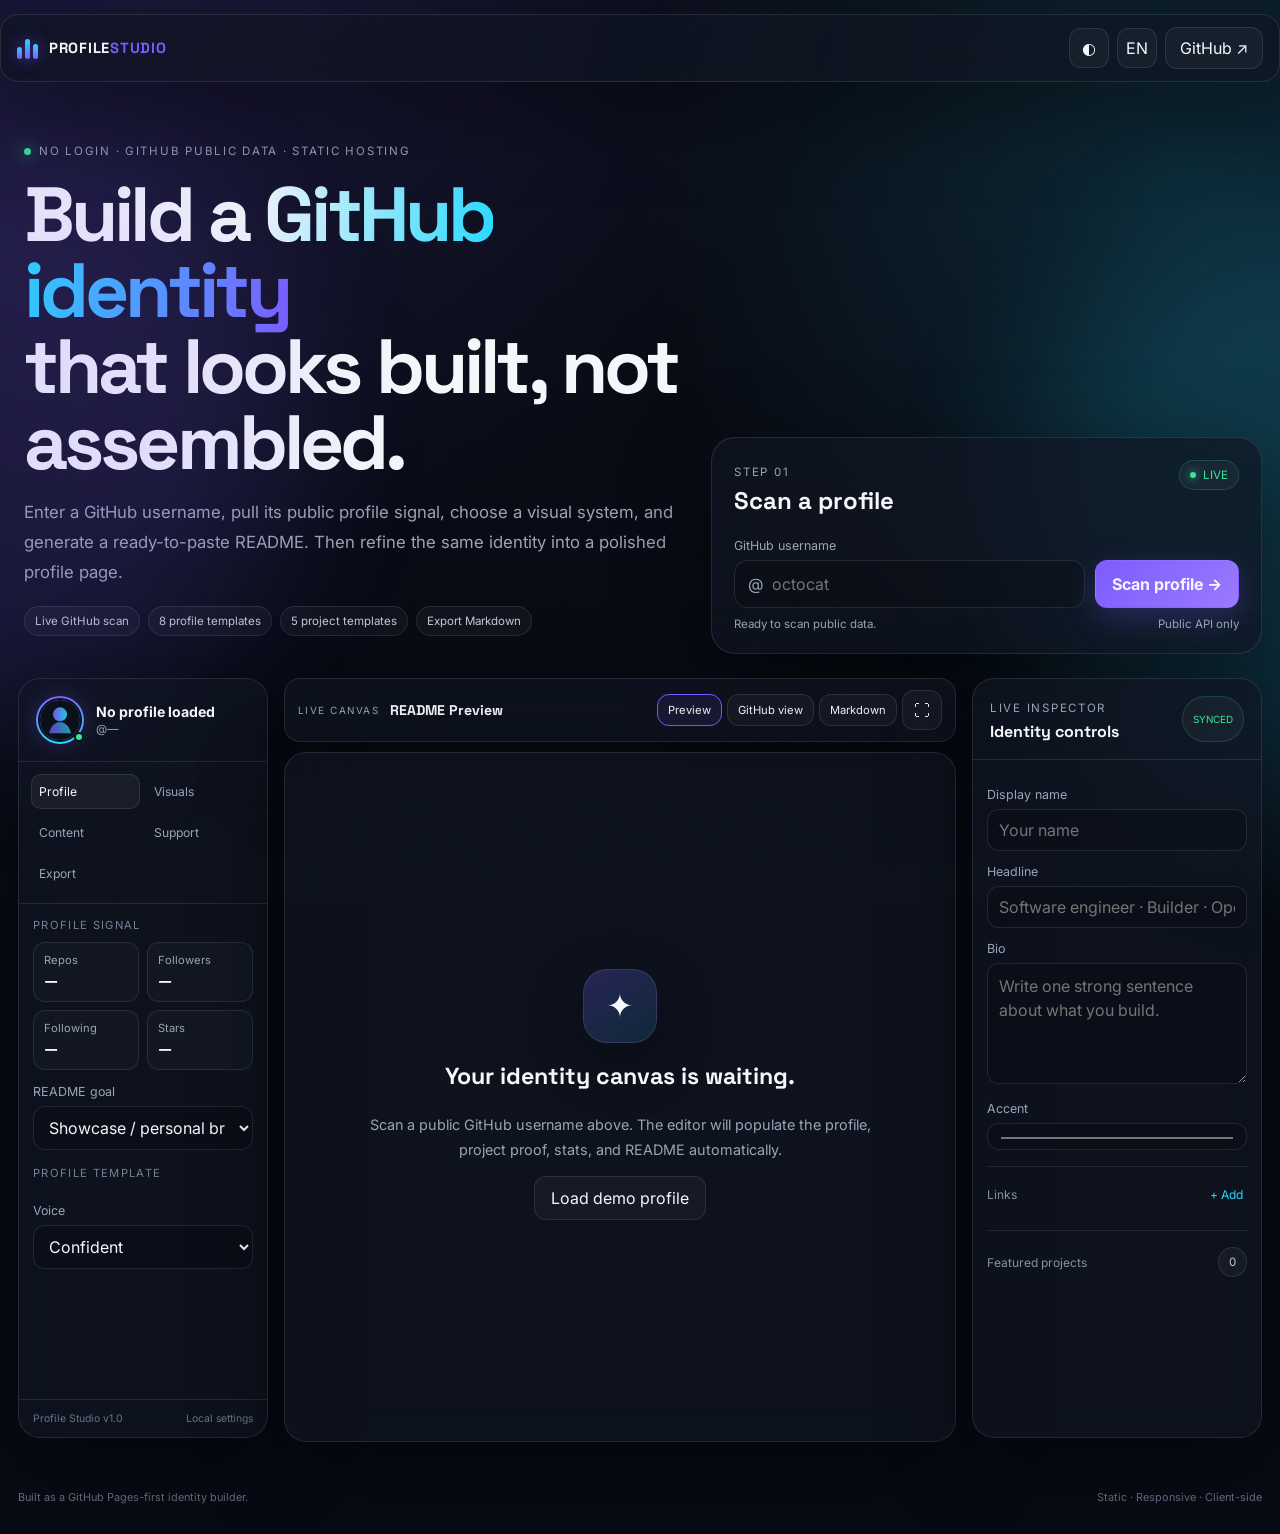
==== index.html @ 39c14785 "Add files via upload" ====
<!doctype html>
<html lang="en" dir="ltr">
<head>
  <meta charset="utf-8">
  <meta name="viewport" content="width=device-width, initial-scale=1">
  <meta name="theme-color" content="#080b14">
  <meta name="description" content="Mehrdad Profile Studio — dynamic GitHub profile README and profile builder.">
  <title>Profile Studio — GitHub Identity Builder</title>
  <link rel="icon" href="assets/favicon.svg" type="image/svg+xml">
  <link rel="preconnect" href="https://fonts.googleapis.com">
  <link rel="preconnect" href="https://fonts.gstatic.com" crossorigin>
  <link href="https://fonts.googleapis.com/css2?family=Inter:wght@400;500;600;700;800&family=Space+Grotesk:wght@500;600;700&family=JetBrains+Mono:wght@400;600&family=Vazirmatn:wght@400;500;600;700&display=swap" rel="stylesheet">
  <link rel="stylesheet" href="css/styles.css">
</head>
<body>
  <div class="noise"></div>
  <div class="ambient ambient-a"></div>
  <div class="ambient ambient-b"></div>

  <header class="topbar glass">
    <a class="brand" href="#top" aria-label="Profile Studio home">
      <span class="brand-mark"><span></span><span></span><span></span></span>
      <span>PROFILE<span class="brand-accent">STUDIO</span></span>
    </a>
    <div class="topbar-actions">
      <button class="icon-btn" id="themeButton" type="button" title="Toggle interface theme" aria-label="Toggle interface theme">◐</button>
      <button class="icon-btn" id="langButton" type="button" title="Toggle interface language">EN</button>
      <a class="ghost-btn" href="https://github.com/mehrdadmb2" target="_blank" rel="noopener">GitHub ↗</a>
    </div>
  </header>

  <main id="top" class="app-shell">
    <section class="hero-grid">
      <div class="hero-copy">
        <div class="eyebrow"><span class="status-dot"></span> NO LOGIN · GITHUB PUBLIC DATA · STATIC HOSTING</div>
        <h1>Build a <span class="gradient-text">GitHub identity</span><br>that looks built, not assembled.</h1>
        <p>Enter a GitHub username, pull its public profile signal, choose a visual system, and generate a ready-to-paste README. Then refine the same identity into a polished profile page.</p>
        <div class="hero-pills">
          <span>Live GitHub scan</span><span>8 profile templates</span><span>5 project templates</span><span>Export Markdown</span>
        </div>
      </div>

      <div class="scan-card glass glow-card">
        <div class="card-head">
          <div><span class="kicker">STEP 01</span><h2>Scan a profile</h2></div>
          <span class="live-chip"><span></span> LIVE</span>
        </div>
        <form id="scanForm" class="scan-form">
          <label for="username">GitHub username</label>
          <div class="input-row">
            <div class="username-input"><span>@</span><input id="username" name="username" autocomplete="off" placeholder="octocat" maxlength="39" required></div>
            <button class="primary-btn" id="scanButton" type="submit">Scan profile <span>→</span></button>
          </div>
          <div class="form-meta"><span id="apiStatus">Ready to scan public data.</span><span>Public API only</span></div>
        </form>
        <div id="scanError" class="error-box" hidden></div>
      </div>
    </section>

    <section id="workspace" class="workspace" aria-live="polite">
      <aside class="panel sidebar glass">
        <div class="profile-mini">
          <div id="avatarRing" class="avatar-ring"><img id="avatar" alt="GitHub avatar" src="assets/avatar-placeholder.svg"><span id="presenceDot"></span></div>
          <div class="profile-mini-copy"><strong id="profileName">No profile loaded</strong><span id="profileHandle">@—</span></div>
        </div>

        <nav class="side-tabs" aria-label="Builder navigation">
          <button class="side-tab active" data-tab="profile">Profile</button>
          <button class="side-tab" data-tab="visuals">Visuals</button>
          <button class="side-tab" data-tab="content">Content</button>
          <button class="side-tab" data-tab="donation">Support</button>
          <button class="side-tab" data-tab="export">Export</button>
        </nav>

        <div class="sidebar-body">
          <div class="tab-pane active" data-pane="profile">
            <div class="section-label">Profile signal</div>
            <div class="stats-grid" id="profileStats">
              <div class="metric"><span>Repos</span><b>—</b></div><div class="metric"><span>Followers</span><b>—</b></div><div class="metric"><span>Following</span><b>—</b></div><div class="metric"><span>Stars</span><b>—</b></div>
            </div>
            <label class="field"><span>README goal</span><select id="goalSelect"><option value="showcase">Showcase / personal brand</option><option value="recruiter">Recruiter-ready</option><option value="opensource">Open source maintainer</option><option value="technical">Technical authority</option><option value="student">Student / learning journey</option><option value="terminal">Terminal</option><option value="minimal">Minimal</option><option value="cinematic">Cinematic</option></select></label>
            <div class="section-label template-label">Profile template</div><div id="templateGrid" class="template-grid"></div>
            <label class="field"><span>Voice</span><select id="voiceSelect"><option value="confident">Confident</option><option value="friendly">Friendly</option><option value="technical">Technical</option><option value="minimal">Minimal</option></select></label>
          </div>

          <div class="tab-pane" data-pane="visuals">
            <div class="section-label">Theme system</div>
            <div id="themeGrid" class="theme-grid"></div>
            <div class="control-row"><label class="switch"><input id="glassToggle" type="checkbox" checked><span></span></label><span>Glass cards</span></div>
            <div class="control-row"><label class="switch"><input id="motionToggle" type="checkbox" checked><span></span></label><span>Motion effects</span></div>
          </div>

          <div class="tab-pane" data-pane="content">
            <div class="section-label">README sections</div>
            <div id="sectionList" class="section-list"></div>
            <button class="text-btn" id="resetSections" type="button">Reset section order</button>
          </div>

          <div class="tab-pane" data-pane="donation">
            <div class="section-label">Donation blocks</div>
            <p class="micro-copy">Your public portfolio addresses are preloaded as editable examples. Disable this block when generating a README for another user.</p>
            <div id="donationToggleList" class="donation-toggle-list"></div>
          </div>

          <div class="tab-pane" data-pane="export">
            <div class="section-label">Output</div>
            <div class="export-stack"><button class="primary-btn full" id="copyMdButton" type="button">Copy README</button><button class="secondary-btn full" id="downloadMdButton" type="button">Download README.md</button><button class="secondary-btn full" id="openGithubButton" type="button">Open profile repo ↗</button></div>
            <div class="export-note">The generator produces plain Markdown. No hidden service, no build step.</div>
          </div>
        </div>

        <div class="sidebar-footer"><span>Profile Studio v1.0</span><span id="saveState">Local settings</span></div>
      </aside>

      <section class="canvas-panel">
        <div class="canvas-toolbar glass">
          <div class="canvas-title"><span class="kicker">LIVE CANVAS</span><strong id="canvasTitle">README Preview</strong></div>
          <div class="toolbar-actions">
            <button class="view-btn active" data-view="preview">Preview</button><button class="view-btn" data-view="github">GitHub view</button><button class="view-btn" data-view="markdown">Markdown</button>
            <button class="icon-btn" id="fullscreenButton" title="Fullscreen preview">⛶</button>
          </div>
        </div>
        <div id="canvas" class="canvas glass">
          <div id="emptyState" class="empty-state"><div class="empty-orb">✦</div><h3>Your identity canvas is waiting.</h3><p>Scan a public GitHub username above. The editor will populate the profile, project proof, stats, and README automatically.</p><button class="secondary-btn" id="demoButton" type="button">Load demo profile</button></div>
          <article id="readmePreview" class="readme-preview" hidden></article>
          <pre id="markdownPreview" class="markdown-preview" hidden></pre>
        </div>
      </section>

      <aside class="panel inspector glass">
        <div class="inspector-head"><div><span class="kicker">LIVE INSPECTOR</span><h2>Identity controls</h2></div><span id="syncBadge" class="sync-badge">SYNCED</span></div>
        <div class="inspector-body">
          <label class="field"><span>Display name</span><input id="displayName" placeholder="Your name"></label>
          <label class="field"><span>Headline</span><input id="headline" placeholder="Software engineer · Builder · Open source"></label>
          <label class="field"><span>Bio</span><textarea id="bio" rows="4" placeholder="Write one strong sentence about what you build."></textarea></label>
          <label class="field"><span>Accent</span><input id="accentInput" type="color" value="#7c5cff"></label>

          <div class="section-divider"></div>
          <div class="inspector-section-head"><span>Links</span><button id="addLinkButton" class="text-btn" type="button">+ Add</button></div>
          <div id="linksEditor" class="links-editor"></div>

          <div class="section-divider"></div>
          <div class="inspector-section-head"><span>Featured projects</span><span id="projectCount" class="tiny-badge">0</span></div>
          <div id="projectEditor" class="project-editor"></div>
        </div>
      </aside>
    </section>
  </main>

  <footer class="site-footer"><span>Built as a GitHub Pages-first identity builder.</span><span>Static · Responsive · Client-side</span></footer>

  <script type="module" src="js/app.js"></script>
</body>
</html>
---- css/styles.css ----
:root{--bg:#080b14;--panel:rgba(16,21,34,.72);--panel-strong:rgba(18,24,39,.92);--text:#f5f7fb;--muted:#9aa5b8;--line:rgba(255,255,255,.10);--accent:#7c5cff;--accent2:#26d9ff;--success:#35e99a;--danger:#ff6577;--shadow:0 26px 90px rgba(0,0,0,.46);--radius:24px;--font:Inter,system-ui,sans-serif;--display:"Space Grotesk",var(--font);--mono:"JetBrains Mono",monospace}
*{box-sizing:border-box}html{scroll-behavior:smooth}body{margin:0;min-height:100vh;font-family:var(--font);background:radial-gradient(circle at 10% -10%,rgba(124,92,255,.20),transparent 36%),radial-gradient(circle at 92% 10%,rgba(38,217,255,.14),transparent 30%),var(--bg);color:var(--text);overflow-x:hidden}button,input,textarea,select{font:inherit}button{cursor:pointer;color:inherit}a{color:inherit;text-decoration:none}.noise{position:fixed;inset:0;pointer-events:none;opacity:.035;background-image:url("data:image/svg+xml,%3Csvg xmlns='http://www.w3.org/2000/svg' width='180' height='180' viewBox='0 0 180 180'%3E%3Cfilter id='n'%3E%3CfeTurbulence type='fractalNoise' baseFrequency='.85' numOctaves='3' stitchTiles='stitch'/%3E%3C/filter%3E%3Crect width='100%25' height='100%25' filter='url(%23n)' opacity='.45'/%3E%3C/svg%3E");z-index:5}.ambient{position:fixed;width:38rem;height:38rem;filter:blur(80px);opacity:.16;border-radius:50%;pointer-events:none}.ambient-a{background:var(--accent);top:14%;left:-20rem}.ambient-b{background:var(--accent2);right:-22rem;bottom:8%}.glass{background:var(--panel);border:1px solid var(--line);box-shadow:var(--shadow);backdrop-filter:blur(22px);-webkit-backdrop-filter:blur(22px)}body.no-glass .glass{backdrop-filter:none;background:var(--panel-strong)}.topbar{position:sticky;top:14px;z-index:20;margin:14px auto 0;max-width:1500px;display:flex;justify-content:space-between;align-items:center;padding:12px 16px;border-radius:18px}.brand{display:flex;align-items:center;gap:11px;font-family:var(--display);font-weight:700;font-size:.92rem;letter-spacing:.05em}.brand-accent{color:var(--accent)}.brand-mark{display:grid;grid-template-columns:repeat(3,5px);gap:3px;align-items:end;height:22px}.brand-mark span{display:block;border-radius:4px;background:linear-gradient(180deg,var(--accent2),var(--accent));box-shadow:0 0 18px rgba(124,92,255,.6)}.brand-mark span:nth-child(1){height:12px}.brand-mark span:nth-child(2){height:20px}.brand-mark span:nth-child(3){height:15px}.topbar-actions{display:flex;gap:8px;align-items:center}.icon-btn,.ghost-btn,.primary-btn,.secondary-btn,.view-btn,.text-btn{border:1px solid var(--line);background:rgba(255,255,255,.035);border-radius:12px;transition:.2s ease}.icon-btn{width:40px;height:40px;display:grid;place-items:center}.icon-btn:hover,.ghost-btn:hover,.secondary-btn:hover,.view-btn:hover{transform:translateY(-1px);background:rgba(255,255,255,.07)}.ghost-btn{padding:10px 14px}.primary-btn{padding:11px 16px;background:linear-gradient(135deg,var(--accent),#9c79ff);border-color:transparent;box-shadow:0 10px 30px rgba(124,92,255,.25);font-weight:700}.primary-btn:hover{transform:translateY(-1px);filter:saturate(1.08)}.secondary-btn{padding:11px 16px}.full{width:100%}.text-btn{background:none;border:0;color:var(--accent2);padding:4px}.app-shell{max-width:1500px;margin:0 auto;padding:44px 18px 32px}.hero-grid{display:grid;grid-template-columns:1.1fr .9fr;gap:20px;align-items:end;min-height:330px}.hero-copy{padding:18px 6px}.eyebrow,.kicker{font-size:.72rem;letter-spacing:.15em;color:var(--muted);text-transform:uppercase}.eyebrow{display:flex;align-items:center;gap:8px}.status-dot{width:7px;height:7px;border-radius:50%;background:var(--success);box-shadow:0 0 16px var(--success)}h1{font-family:var(--display);font-size:clamp(2.6rem,6vw,5rem);line-height:.99;margin:18px 0 16px;letter-spacing:-.05em}.gradient-text{background:linear-gradient(100deg,var(--text),var(--accent2) 48%,var(--accent));-webkit-background-clip:text;background-clip:text;color:transparent}.hero-copy p{max-width:750px;color:var(--muted);font-size:1.05rem;line-height:1.8}.hero-pills{display:flex;flex-wrap:wrap;gap:8px;margin-top:18px}.hero-pills span,.tiny-badge,.live-chip,.sync-badge{display:inline-flex;align-items:center;gap:7px;border:1px solid var(--line);background:rgba(255,255,255,.04);padding:7px 10px;border-radius:999px;font-size:.72rem;color:#c4ccda}.scan-card{padding:22px;border-radius:var(--radius);position:relative;overflow:hidden}.glow-card:before{content:"";position:absolute;inset:-1px;border-radius:inherit;padding:1px;background:linear-gradient(120deg,rgba(124,92,255,.35),transparent 45%,rgba(38,217,255,.2));-webkit-mask:linear-gradient(#000 0 0) content-box,linear-gradient(#000 0 0);-webkit-mask-composite:xor;mask-composite:exclude;pointer-events:none}.card-head{display:flex;justify-content:space-between;align-items:flex-start}.card-head h2{margin:5px 0 0;font-family:var(--display)}.live-chip{color:var(--success);border-color:rgba(53,233,154,.2)}.live-chip span{width:6px;height:6px;border-radius:50%;background:var(--success);box-shadow:0 0 10px var(--success)}.scan-form{margin-top:22px}.scan-form label,.field>span{display:block;font-size:.78rem;color:var(--muted);margin-bottom:7px}.input-row{display:flex;gap:10px}.username-input{flex:1;display:flex;align-items:center;border:1px solid var(--line);background:rgba(0,0,0,.18);border-radius:14px;padding:0 13px;min-width:0}.username-input span{color:var(--muted)}.username-input input{width:100%;border:0;outline:0;background:transparent;color:var(--text);padding:13px 9px}.form-meta{display:flex;justify-content:space-between;gap:12px;margin-top:9px;font-size:.72rem;color:var(--muted)}.error-box{margin-top:12px;background:rgba(255,101,119,.08);border:1px solid rgba(255,101,119,.24);padding:10px 12px;border-radius:12px;color:#ffb6c0;font-size:.82rem}.workspace{display:grid;grid-template-columns:250px minmax(0,1fr) 290px;gap:16px;margin-top:24px}.panel{min-height:760px;border-radius:22px;overflow:hidden;display:flex;flex-direction:column}.sidebar,.inspector{position:sticky;top:86px;align-self:start;max-height:calc(100vh - 102px)}.profile-mini{padding:17px;display:flex;align-items:center;gap:12px;border-bottom:1px solid var(--line)}.avatar-ring{position:relative;width:48px;height:48px;padding:2px;border-radius:50%;background:conic-gradient(var(--accent),var(--accent2),var(--accent));box-shadow:0 0 25px rgba(124,92,255,.25)}.avatar-ring img{display:block;width:100%;height:100%;border-radius:50%;object-fit:cover;border:2px solid #0b101a}.avatar-ring #presenceDot{position:absolute;right:0;bottom:2px;width:10px;height:10px;border-radius:50%;border:2px solid #0b101a;background:var(--success)}.profile-mini-copy{min-width:0;display:flex;flex-direction:column}.profile-mini-copy strong,.profile-mini-copy span{overflow:hidden;text-overflow:ellipsis;white-space:nowrap}.profile-mini-copy strong{font-size:.88rem}.profile-mini-copy span{color:var(--muted);font-size:.72rem;margin-top:2px}.side-tabs{display:grid;grid-template-columns:repeat(2,1fr);gap:6px;padding:12px;border-bottom:1px solid var(--line)}.side-tab{border:1px solid transparent;background:transparent;color:var(--muted);padding:9px 7px;border-radius:10px;font-size:.76rem;text-align:left}.side-tab.active,.side-tab:hover{background:rgba(255,255,255,.05);color:var(--text);border-color:var(--line)}.sidebar-body{padding:14px;overflow:auto}.tab-pane{display:none}.tab-pane.active{display:block}.section-label{font-size:.7rem;letter-spacing:.12em;text-transform:uppercase;color:#768197;margin-bottom:10px}.stats-grid{display:grid;grid-template-columns:1fr 1fr;gap:8px;margin-bottom:14px}.metric{padding:10px;border:1px solid var(--line);border-radius:12px;background:rgba(255,255,255,.025)}.metric span{display:block;color:var(--muted);font-size:.7rem}.metric b{display:block;font-family:var(--display);font-size:1rem;margin-top:3px}.field{display:block;margin:13px 0}.field input,.field textarea,.field select{width:100%;border:1px solid var(--line);background:rgba(0,0,0,.15);color:var(--text);border-radius:12px;padding:10px 11px;outline:0}.field textarea{resize:vertical;line-height:1.55}.field input:focus,.field textarea:focus,.field select:focus{border-color:var(--accent);box-shadow:0 0 0 3px rgba(124,92,255,.12)}.template-label{margin-top:16px}.template-grid{display:grid;grid-template-columns:1fr;gap:7px;margin-bottom:5px}.template-card{border:1px solid var(--line);background:rgba(255,255,255,.025);border-radius:12px;padding:9px 10px;text-align:left}.template-card.active{border-color:var(--accent);background:rgba(124,92,255,.08)}.template-card b{display:block;font-size:.74rem}.template-card small{display:block;color:var(--muted);font-size:.62rem;line-height:1.4;margin-top:2px}.theme-grid{display:grid;grid-template-columns:1fr 1fr;gap:8px;margin-bottom:14px}.theme-swatch{padding:11px;border:1px solid var(--line);background:rgba(255,255,255,.025);border-radius:12px;text-align:left;display:flex;align-items:center;gap:8px}.theme-swatch.active{border-color:var(--accent);box-shadow:0 0 0 1px rgba(124,92,255,.2) inset}.swatch-dot{width:18px;height:18px;border-radius:50%;flex:none}.theme-swatch span:last-child{font-size:.73rem}.control-row{display:flex;gap:9px;align-items:center;margin:11px 0;font-size:.76rem}.switch{position:relative;width:37px;height:21px;display:inline-block}.switch input{opacity:0;width:0;height:0}.switch span{position:absolute;inset:0;border-radius:999px;background:#3b4354;transition:.2s}.switch span:before{content:"";position:absolute;width:15px;height:15px;left:3px;top:3px;border-radius:50%;background:white;transition:.2s}.switch input:checked+span{background:var(--accent)}.switch input:checked+span:before{transform:translateX(16px)}.section-list{display:flex;flex-direction:column;gap:7px}.section-row{display:flex;align-items:center;gap:8px;padding:10px;border:1px solid var(--line);border-radius:11px;background:rgba(255,255,255,.025)}.drag-handle{color:#657084;cursor:grab}.section-row b{flex:1;font-size:.74rem}.section-row input{accent-color:var(--accent)}.micro-copy,.export-note{color:var(--muted);font-size:.76rem;line-height:1.6}.donation-toggle-list{display:flex;flex-direction:column;gap:7px;margin-top:12px}.donation-toggle{display:flex;justify-content:space-between;align-items:center;gap:10px;border:1px solid var(--line);padding:9px 10px;border-radius:10px}.donation-toggle span{font-size:.74rem}.export-stack{display:flex;flex-direction:column;gap:8px}.export-note{margin-top:12px}.sidebar-footer{padding:12px 14px;border-top:1px solid var(--line);display:flex;justify-content:space-between;color:#697488;font-size:.65rem;margin-top:auto}.canvas-panel{min-width:0}.canvas-toolbar{padding:11px 13px;border-radius:16px;display:flex;align-items:center;justify-content:space-between;gap:10px;margin-bottom:10px}.canvas-title{display:flex;align-items:center;gap:11px}.canvas-title .kicker{font-size:.62rem}.canvas-title strong{font-family:var(--display);font-size:.88rem}.toolbar-actions{display:flex;gap:5px;align-items:center}.view-btn{padding:8px 10px;font-size:.7rem}.view-btn.active{border-color:var(--accent);background:rgba(124,92,255,.10)}.canvas{min-height:690px;border-radius:22px;padding:22px;position:relative;overflow:auto}.empty-state{min-height:640px;display:grid;place-items:center;align-content:center;text-align:center;padding:30px}.empty-orb{width:74px;height:74px;display:grid;place-items:center;border-radius:24px;background:linear-gradient(145deg,rgba(124,92,255,.25),rgba(38,217,255,.12));border:1px solid var(--line);font-size:2rem;box-shadow:0 18px 60px rgba(0,0,0,.25)}.empty-state h3{font-family:var(--display);margin:18px 0 8px;font-size:1.45rem}.empty-state p{max-width:520px;color:var(--muted);line-height:1.7;font-size:.9rem}.readme-preview{max-width:860px;margin:auto;line-height:1.7}.readme-shell{background:#0c1018;border:1px solid rgba(255,255,255,.08);border-radius:22px;overflow:hidden}.readme-top{padding:28px;background:linear-gradient(145deg,rgba(124,92,255,.12),rgba(38,217,255,.05));border-bottom:1px solid var(--line)}.readme-eyebrow{font-family:var(--mono);font-size:.68rem;letter-spacing:.16em;color:#7f8ba0}.readme-avatar{width:72px;height:72px;border-radius:20px;margin:20px 0 13px;border:1px solid var(--line);object-fit:cover}.readme-top h1{font-size:2.3rem;margin:0 0 7px}.readme-top p{margin:0;color:#aeb8c9;max-width:720px}.readme-body{padding:24px}.readme-section{margin-bottom:28px}.readme-section h2{font-family:var(--display);font-size:1.25rem;margin:0 0 12px}.readme-section p,.readme-section li{color:#b3bdcc;font-size:.92rem}.readme-grid{display:grid;grid-template-columns:repeat(3,1fr);gap:10px}.readme-stat{padding:13px;border:1px solid var(--line);border-radius:14px;background:rgba(255,255,255,.025)}.readme-stat b{display:block;font-family:var(--display);font-size:1.15rem}.readme-stat span{color:#7c879a;font-size:.7rem}.project-cards{display:grid;grid-template-columns:1fr 1fr;gap:10px}.project-card{padding:15px;border:1px solid var(--line);border-radius:16px;background:rgba(255,255,255,.02)}.project-card .pc-title{display:flex;justify-content:space-between;gap:8px;align-items:start}.project-card h3{font-family:var(--display);font-size:1rem;margin:0}.project-card p{font-size:.78rem;margin:7px 0;color:#929eb1}.tag-row{display:flex;flex-wrap:wrap;gap:5px}.tag{font-size:.65rem;color:#aeb8c7;border:1px solid var(--line);border-radius:999px;padding:4px 7px}.link-row{display:flex;flex-wrap:wrap;gap:8px}.link-pill{padding:7px 9px;border:1px solid var(--line);border-radius:999px;font-size:.7rem}.donate-box{padding:14px;border-radius:16px;border:1px solid rgba(53,233,154,.15);background:rgba(53,233,154,.04)}.wallet-list{display:grid;grid-template-columns:1fr 1fr;gap:8px}.wallet{padding:10px;border:1px solid var(--line);border-radius:12px}.wallet b{display:block;font-size:.72rem}.wallet code{display:block;word-break:break-all;color:#8fa0b7;font-size:.63rem;margin-top:4px}.markdown-preview{margin:0;background:#070a10;border:1px solid var(--line);border-radius:16px;padding:20px;min-height:640px;white-space:pre-wrap;word-break:break-word;font:12px/1.7 var(--mono);color:#cbd4e3}.inspector-head{padding:17px;border-bottom:1px solid var(--line);display:flex;justify-content:space-between;gap:8px}.inspector-head h2{font-family:var(--display);font-size:1rem;margin:5px 0 0}.sync-badge{font-size:.62rem;color:var(--success);border-color:rgba(53,233,154,.18)}.inspector-body{padding:14px;overflow:auto}.section-divider{height:1px;background:var(--line);margin:16px 0}.inspector-section-head{display:flex;align-items:center;justify-content:space-between;font-size:.75rem;color:#8792a5;margin-bottom:8px}.links-editor,.project-editor{display:flex;flex-direction:column;gap:8px}.link-editor-row{display:grid;grid-template-columns:1fr 1fr 30px;gap:6px}.link-editor-row input{min-width:0}.remove-btn{border:1px solid var(--line);background:transparent;border-radius:10px}.project-edit-card{border:1px solid var(--line);border-radius:13px;padding:10px}.project-edit-card strong{font-size:.75rem}.project-edit-card small{display:block;color:var(--muted);margin-top:3px;font-size:.65rem}.site-footer{max-width:1500px;margin:0 auto;padding:16px 18px 30px;display:flex;justify-content:space-between;color:#687389;font-size:.68rem}@media(max-width:1150px){.workspace{grid-template-columns:220px minmax(0,1fr)}.inspector{grid-column:1/-1;position:static;max-height:none;min-height:auto}.inspector-body{display:grid;grid-template-columns:1fr 1fr;gap:0 12px}.inspector-body .section-divider,.inspector-body .inspector-section-head,.inspector-body .links-editor,.inspector-body .project-editor{grid-column:1/-1}}@media(max-width:820px){.hero-grid{grid-template-columns:1fr}.workspace{grid-template-columns:1fr}.sidebar{position:static;max-height:none;min-height:auto}.canvas{min-height:580px}.hero-copy{padding-top:0}.topbar{top:8px}.app-shell{padding-top:26px}.readme-grid{grid-template-columns:1fr 1fr}}@media(max-width:620px){.topbar-actions .ghost-btn{display:none}.input-row{flex-direction:column}.hero-pills{display:none}.workspace{margin-top:15px}.panel{border-radius:18px}.side-tabs{grid-template-columns:repeat(5,1fr)}.side-tab{text-align:center;font-size:.63rem;padding:8px 4px}.canvas-toolbar{align-items:flex-start;flex-direction:column}.toolbar-actions{width:100%;overflow:auto}.readme-body{padding:16px}.project-cards,.wallet-list{grid-template-columns:1fr}.readme-top h1{font-size:1.85rem}.inspector-body{display:block}.site-footer{flex-direction:column;gap:5px}}
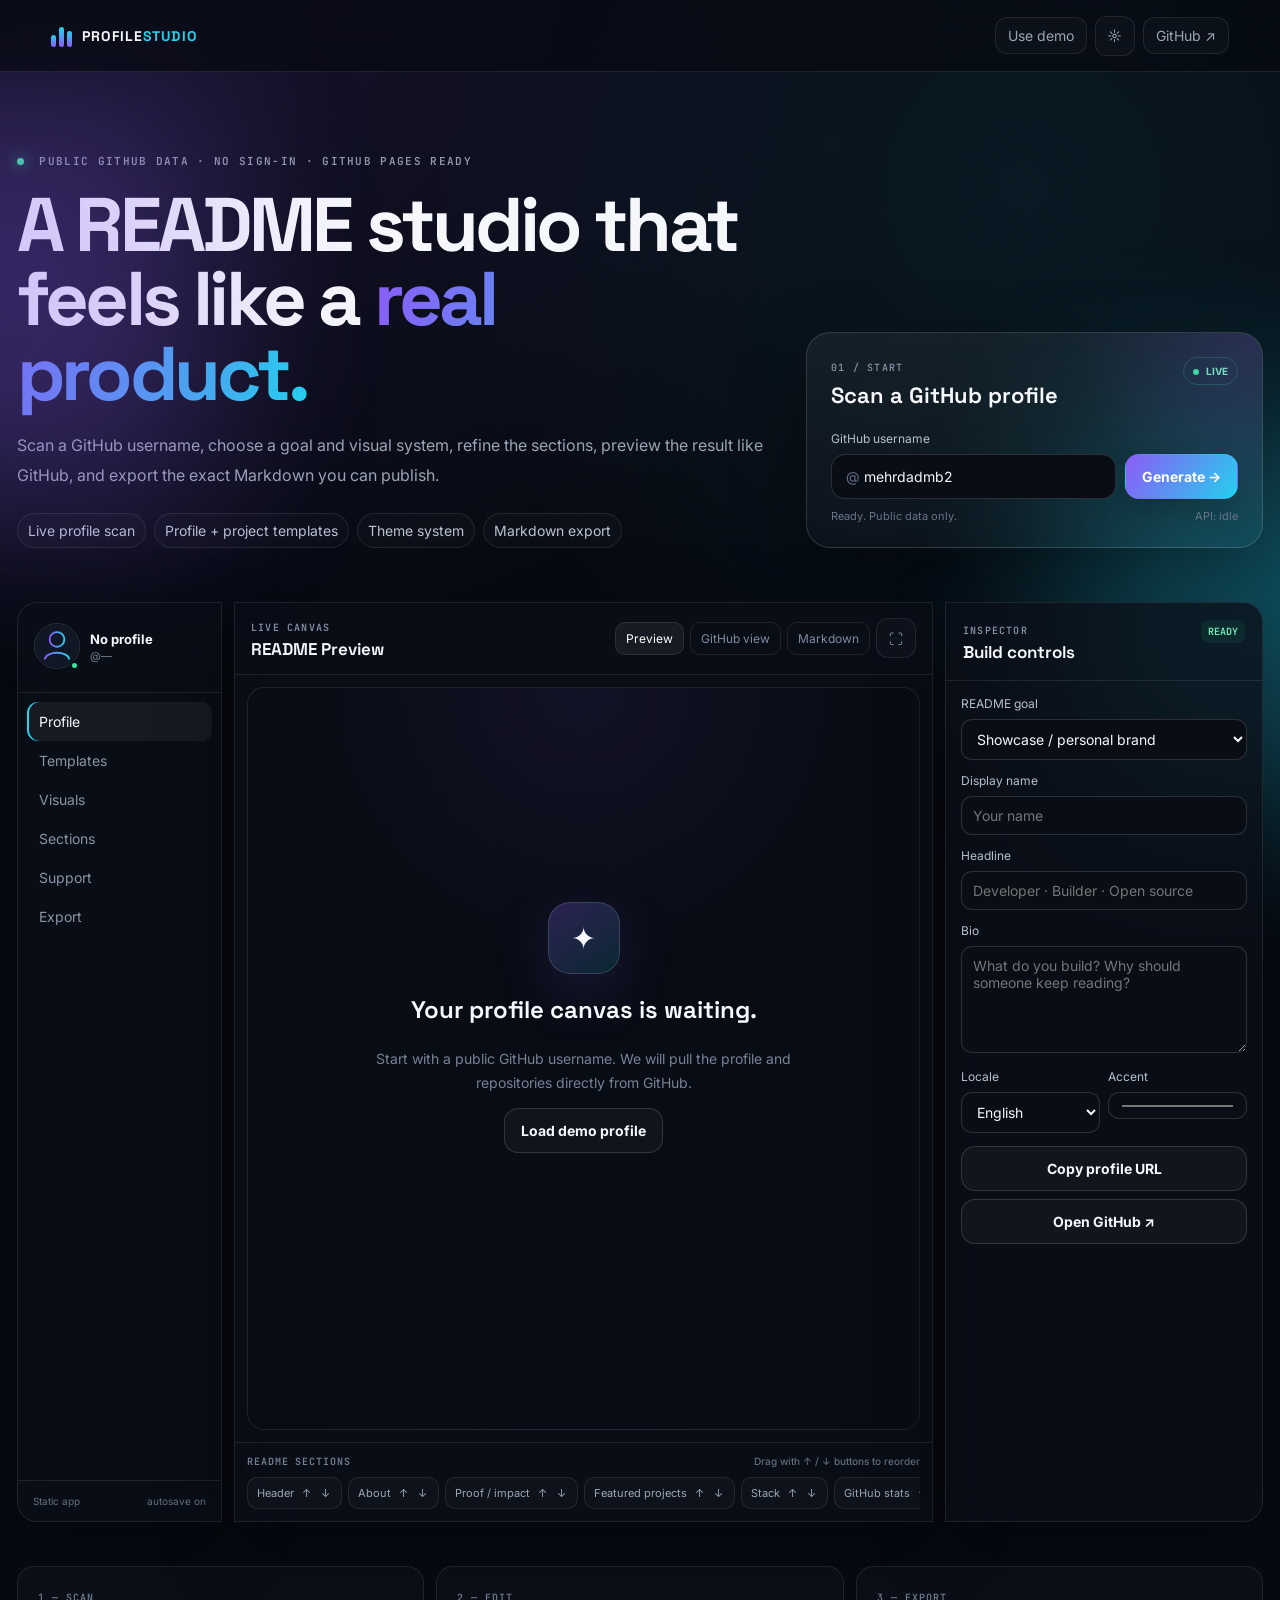
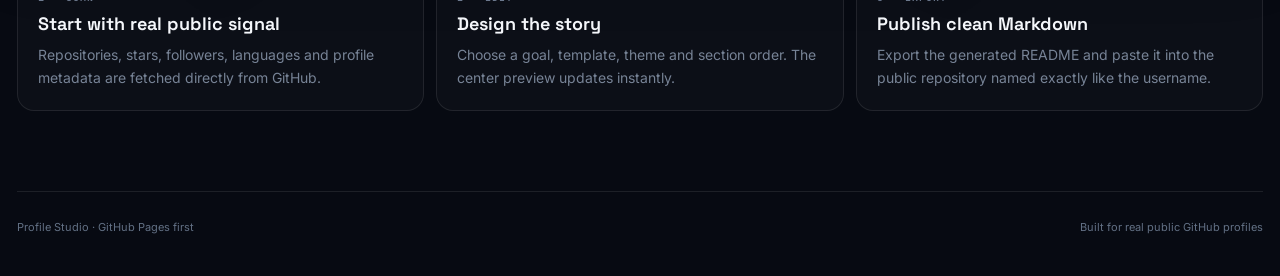
==== commit 8d1c32e2: "Add files via upload" ====
--- a/index.html
+++ b/index.html
@@ -1,154 +1,111 @@
 <!doctype html>
-<html lang="en" dir="ltr">
+<html lang="en">
 <head>
   <meta charset="utf-8">
-  <meta name="viewport" content="width=device-width, initial-scale=1">
-  <meta name="theme-color" content="#080b14">
-  <meta name="description" content="Mehrdad Profile Studio — dynamic GitHub profile README and profile builder.">
-  <title>Profile Studio — GitHub Identity Builder</title>
+  <meta name="viewport" content="width=device-width,initial-scale=1">
+  <meta name="theme-color" content="#070a12">
+  <meta name="description" content="A GitHub profile and README studio. Scan a public username, choose a template, edit sections and export clean Markdown.">
+  <title>Profile Studio — GitHub README Builder</title>
   <link rel="icon" href="assets/favicon.svg" type="image/svg+xml">
   <link rel="preconnect" href="https://fonts.googleapis.com">
   <link rel="preconnect" href="https://fonts.gstatic.com" crossorigin>
-  <link href="https://fonts.googleapis.com/css2?family=Inter:wght@400;500;600;700;800&family=Space+Grotesk:wght@500;600;700&family=JetBrains+Mono:wght@400;600&family=Vazirmatn:wght@400;500;600;700&display=swap" rel="stylesheet">
+  <link href="https://fonts.googleapis.com/css2?family=Inter:wght@400;500;600;700;800&family=Space+Grotesk:wght@500;600;700&family=JetBrains+Mono:wght@400;500;600&display=swap" rel="stylesheet">
   <link rel="stylesheet" href="css/styles.css">
 </head>
 <body>
-  <div class="noise"></div>
-  <div class="ambient ambient-a"></div>
-  <div class="ambient ambient-b"></div>
-
-  <header class="topbar glass">
-    <a class="brand" href="#top" aria-label="Profile Studio home">
-      <span class="brand-mark"><span></span><span></span><span></span></span>
-      <span>PROFILE<span class="brand-accent">STUDIO</span></span>
-    </a>
-    <div class="topbar-actions">
-      <button class="icon-btn" id="themeButton" type="button" title="Toggle interface theme" aria-label="Toggle interface theme">◐</button>
-      <button class="icon-btn" id="langButton" type="button" title="Toggle interface language">EN</button>
-      <a class="ghost-btn" href="https://github.com/mehrdadmb2" target="_blank" rel="noopener">GitHub ↗</a>
+  <div class="ambient ambient-a"></div><div class="ambient ambient-b"></div><div class="grid-overlay"></div>
+  <header class="topbar">
+    <a class="brand" href="#top"><span class="brand-mark"><i></i><i></i><i></i></span><span>PROFILE<span class="accent">STUDIO</span></span></a>
+    <div class="top-actions">
+      <button id="demoBtn" class="text-button" type="button">Use demo</button>
+      <button id="themeBtn" class="icon-button" type="button" aria-label="Toggle interface theme">☼</button>
+      <a class="text-button" href="https://github.com/mehrdadmb2" target="_blank" rel="noreferrer">GitHub ↗</a>
     </div>
   </header>
 
-  <main id="top" class="app-shell">
-    <section class="hero-grid">
+  <main id="top" class="page">
+    <section class="hero">
       <div class="hero-copy">
-        <div class="eyebrow"><span class="status-dot"></span> NO LOGIN · GITHUB PUBLIC DATA · STATIC HOSTING</div>
-        <h1>Build a <span class="gradient-text">GitHub identity</span><br>that looks built, not assembled.</h1>
-        <p>Enter a GitHub username, pull its public profile signal, choose a visual system, and generate a ready-to-paste README. Then refine the same identity into a polished profile page.</p>
-        <div class="hero-pills">
-          <span>Live GitHub scan</span><span>8 profile templates</span><span>5 project templates</span><span>Export Markdown</span>
-        </div>
+        <div class="eyebrow"><span class="dot"></span> PUBLIC GITHUB DATA · NO SIGN-IN · GITHUB PAGES READY</div>
+        <h1>A README studio that feels like a <span>real product.</span></h1>
+        <p>Scan a GitHub username, choose a goal and visual system, refine the sections, preview the result like GitHub, and export the exact Markdown you can publish.</p>
+        <div class="hero-features"><span>Live profile scan</span><span>Profile + project templates</span><span>Theme system</span><span>Markdown export</span></div>
       </div>
-
-      <div class="scan-card glass glow-card">
-        <div class="card-head">
-          <div><span class="kicker">STEP 01</span><h2>Scan a profile</h2></div>
-          <span class="live-chip"><span></span> LIVE</span>
-        </div>
-        <form id="scanForm" class="scan-form">
+      <div class="scan-card">
+        <div class="scan-head"><div><small>01 / START</small><h2>Scan a GitHub profile</h2></div><span class="live-pill"><b></b> LIVE</span></div>
+        <form id="scanForm">
           <label for="username">GitHub username</label>
-          <div class="input-row">
-            <div class="username-input"><span>@</span><input id="username" name="username" autocomplete="off" placeholder="octocat" maxlength="39" required></div>
-            <button class="primary-btn" id="scanButton" type="submit">Scan profile <span>→</span></button>
-          </div>
-          <div class="form-meta"><span id="apiStatus">Ready to scan public data.</span><span>Public API only</span></div>
+          <div class="scan-row"><div class="user-input"><span>@</span><input id="username" name="username" maxlength="39" autocomplete="off" placeholder="octocat" required></div><button id="scanButton" class="primary" type="submit">Generate <span>→</span></button></div>
+          <div class="scan-meta"><span id="scanStatus">Ready. Public data only.</span><span id="rateStatus">API: idle</span></div>
         </form>
-        <div id="scanError" class="error-box" hidden></div>
+        <div id="scanError" class="error" hidden></div>
       </div>
     </section>
 
-    <section id="workspace" class="workspace" aria-live="polite">
-      <aside class="panel sidebar glass">
-        <div class="profile-mini">
-          <div id="avatarRing" class="avatar-ring"><img id="avatar" alt="GitHub avatar" src="assets/avatar-placeholder.svg"><span id="presenceDot"></span></div>
-          <div class="profile-mini-copy"><strong id="profileName">No profile loaded</strong><span id="profileHandle">@—</span></div>
-        </div>
-
-        <nav class="side-tabs" aria-label="Builder navigation">
-          <button class="side-tab active" data-tab="profile">Profile</button>
-          <button class="side-tab" data-tab="visuals">Visuals</button>
-          <button class="side-tab" data-tab="content">Content</button>
-          <button class="side-tab" data-tab="donation">Support</button>
-          <button class="side-tab" data-tab="export">Export</button>
+    <section id="studio" class="studio-shell" aria-live="polite">
+      <aside class="rail">
+        <div class="rail-profile"><div class="avatar-wrap"><img id="avatar" src="assets/avatar-placeholder.svg" alt="Profile avatar"><span id="onlineDot"></span></div><div><strong id="railName">No profile</strong><span id="railHandle">@—</span></div></div>
+        <nav class="rail-nav" aria-label="Studio panels">
+          <button class="rail-tab active" data-panel="profile">Profile</button>
+          <button class="rail-tab" data-panel="templates">Templates</button>
+          <button class="rail-tab" data-panel="visuals">Visuals</button>
+          <button class="rail-tab" data-panel="sections">Sections</button>
+          <button class="rail-tab" data-panel="support">Support</button>
+          <button class="rail-tab" data-panel="export">Export</button>
         </nav>
-
-        <div class="sidebar-body">
-          <div class="tab-pane active" data-pane="profile">
-            <div class="section-label">Profile signal</div>
-            <div class="stats-grid" id="profileStats">
-              <div class="metric"><span>Repos</span><b>—</b></div><div class="metric"><span>Followers</span><b>—</b></div><div class="metric"><span>Following</span><b>—</b></div><div class="metric"><span>Stars</span><b>—</b></div>
-            </div>
-            <label class="field"><span>README goal</span><select id="goalSelect"><option value="showcase">Showcase / personal brand</option><option value="recruiter">Recruiter-ready</option><option value="opensource">Open source maintainer</option><option value="technical">Technical authority</option><option value="student">Student / learning journey</option><option value="terminal">Terminal</option><option value="minimal">Minimal</option><option value="cinematic">Cinematic</option></select></label>
-            <div class="section-label template-label">Profile template</div><div id="templateGrid" class="template-grid"></div>
-            <label class="field"><span>Voice</span><select id="voiceSelect"><option value="confident">Confident</option><option value="friendly">Friendly</option><option value="technical">Technical</option><option value="minimal">Minimal</option></select></label>
-          </div>
-
-          <div class="tab-pane" data-pane="visuals">
-            <div class="section-label">Theme system</div>
-            <div id="themeGrid" class="theme-grid"></div>
-            <div class="control-row"><label class="switch"><input id="glassToggle" type="checkbox" checked><span></span></label><span>Glass cards</span></div>
-            <div class="control-row"><label class="switch"><input id="motionToggle" type="checkbox" checked><span></span></label><span>Motion effects</span></div>
-          </div>
-
-          <div class="tab-pane" data-pane="content">
-            <div class="section-label">README sections</div>
-            <div id="sectionList" class="section-list"></div>
-            <button class="text-btn" id="resetSections" type="button">Reset section order</button>
-          </div>
-
-          <div class="tab-pane" data-pane="donation">
-            <div class="section-label">Donation blocks</div>
-            <p class="micro-copy">Your public portfolio addresses are preloaded as editable examples. Disable this block when generating a README for another user.</p>
-            <div id="donationToggleList" class="donation-toggle-list"></div>
-          </div>
-
-          <div class="tab-pane" data-pane="export">
-            <div class="section-label">Output</div>
-            <div class="export-stack"><button class="primary-btn full" id="copyMdButton" type="button">Copy README</button><button class="secondary-btn full" id="downloadMdButton" type="button">Download README.md</button><button class="secondary-btn full" id="openGithubButton" type="button">Open profile repo ↗</button></div>
-            <div class="export-note">The generator produces plain Markdown. No hidden service, no build step.</div>
-          </div>
-        </div>
-
-        <div class="sidebar-footer"><span>Profile Studio v1.0</span><span id="saveState">Local settings</span></div>
+        <div class="rail-footer"><span>Static app</span><span id="savedText">autosave on</span></div>
       </aside>
 
-      <section class="canvas-panel">
-        <div class="canvas-toolbar glass">
-          <div class="canvas-title"><span class="kicker">LIVE CANVAS</span><strong id="canvasTitle">README Preview</strong></div>
-          <div class="toolbar-actions">
-            <button class="view-btn active" data-view="preview">Preview</button><button class="view-btn" data-view="github">GitHub view</button><button class="view-btn" data-view="markdown">Markdown</button>
-            <button class="icon-btn" id="fullscreenButton" title="Fullscreen preview">⛶</button>
-          </div>
+      <section class="workspace">
+        <div class="workspace-toolbar">
+          <div><small class="mono">LIVE CANVAS</small><h2 id="canvasHeading">README Preview</h2></div>
+          <div class="toolbar-actions"><button class="mode active" data-mode="preview">Preview</button><button class="mode" data-mode="github">GitHub view</button><button class="mode" data-mode="markdown">Markdown</button><button id="fullBtn" class="icon-button" type="button">⛶</button></div>
         </div>
-        <div id="canvas" class="canvas glass">
-          <div id="emptyState" class="empty-state"><div class="empty-orb">✦</div><h3>Your identity canvas is waiting.</h3><p>Scan a public GitHub username above. The editor will populate the profile, project proof, stats, and README automatically.</p><button class="secondary-btn" id="demoButton" type="button">Load demo profile</button></div>
-          <article id="readmePreview" class="readme-preview" hidden></article>
-          <pre id="markdownPreview" class="markdown-preview" hidden></pre>
+        <div class="canvas" id="canvas">
+          <div id="empty" class="empty"><div class="empty-orb">✦</div><h3>Your profile canvas is waiting.</h3><p>Start with a public GitHub username. We will pull the profile and repositories directly from GitHub.</p><button id="emptyDemo" class="secondary" type="button">Load demo profile</button></div>
+          <article id="rendered" class="rendered" hidden></article>
+          <pre id="markdown" class="markdown" hidden></pre>
         </div>
+        <div class="timeline" id="timeline"><div class="timeline-title"><span>README SECTIONS</span><small>Drag with ↑ / ↓ buttons to reorder</small></div><div id="timelineItems" class="timeline-items"></div></div>
       </section>
 
-      <aside class="panel inspector glass">
-        <div class="inspector-head"><div><span class="kicker">LIVE INSPECTOR</span><h2>Identity controls</h2></div><span id="syncBadge" class="sync-badge">SYNCED</span></div>
-        <div class="inspector-body">
+      <aside class="inspector">
+        <div class="inspector-head"><div><small class="mono">INSPECTOR</small><h2>Build controls</h2></div><span id="syncBadge">READY</span></div>
+        <div id="panel-profile" class="inspector-panel active">
+          <label class="field"><span>README goal</span><select id="goal"><option value="showcase">Showcase / personal brand</option><option value="recruiter">Recruiter-ready</option><option value="opensource">Open-source maintainer</option><option value="technical">Technical authority</option><option value="student">Student / learning</option><option value="terminal">Terminal aesthetic</option><option value="minimal">Minimal</option><option value="cinematic">Cinematic</option></select></label>
           <label class="field"><span>Display name</span><input id="displayName" placeholder="Your name"></label>
-          <label class="field"><span>Headline</span><input id="headline" placeholder="Software engineer · Builder · Open source"></label>
-          <label class="field"><span>Bio</span><textarea id="bio" rows="4" placeholder="Write one strong sentence about what you build."></textarea></label>
-          <label class="field"><span>Accent</span><input id="accentInput" type="color" value="#7c5cff"></label>
+          <label class="field"><span>Headline</span><input id="headline" placeholder="Developer · Builder · Open source"></label>
+          <label class="field"><span>Bio</span><textarea id="bio" rows="5" placeholder="What do you build? Why should someone keep reading?"></textarea></label>
+          <div class="two-col"><label class="field"><span>Locale</span><select id="locale"><option value="en">English</option><option value="fa">فارسی</option></select></label><label class="field"><span>Accent</span><input id="accent" type="color" value="#8b5cf6"></label></div>
+          <div class="mini-actions"><button id="copyProfile" class="secondary full" type="button">Copy profile URL</button><a id="openProfile" class="secondary full as-button" href="#" target="_blank" rel="noreferrer">Open GitHub ↗</a></div>
+        </div>
+        <div id="panel-templates" class="inspector-panel">
+          <div class="panel-note">Choose a structure. Every template is populated from the same live GitHub profile, so you can compare before exporting.</div>
+          <div id="templateList" class="template-list"></div>
+          <div class="subheading">Project README templates</div>
+          <div id="projectTemplateList" class="template-list small"></div>
+        </div>
+        <div id="panel-visuals" class="inspector-panel">
+          <div class="subheading">Theme system</div><div id="themeList" class="theme-list"></div>
+          <div class="switch-row"><label class="switch"><input id="glass" type="checkbox" checked><i></i></label><span>Glass / depth</span></div>
+          <div class="switch-row"><label class="switch"><input id="motion" type="checkbox" checked><i></i></label><span>Motion / tilt</span></div>
+          <div class="switch-row"><label class="switch"><input id="compact" type="checkbox"><i></i></label><span>Compact README</span></div>
+        </div>
+        <div id="panel-sections" class="inspector-panel"><div class="panel-note">Toggle sections and use the arrows in the timeline to change their order.</div><div id="sectionEditor" class="section-editor"></div></div>
+        <div id="panel-support" class="inspector-panel"><div class="panel-note">Donation data from your public portfolio is included as editable config for your own profile. For other users it stays disabled by default.</div><label class="support-toggle"><input id="supportEnabled" type="checkbox"><span>Include support / donation block</span></label><div id="walletEditor" class="wallet-editor"></div></div>
+        <div id="panel-export" class="inspector-panel"><div class="export-card"><div><small>FINAL OUTPUT</small><h3 id="exportName">README.md</h3><p>Clean Markdown. No app dependency is required after export.</p></div><div class="two-col"><label class="field"><span>Output type</span><select id="outputType"><option value="profile">Profile README</option><option value="project">Project README</option></select></label><label class="field"><span>Project</span><select id="projectRepoSelect"><option value="">Scan a profile first</option></select></label></div><div class="export-actions"><button id="copyMd" class="primary full" type="button">Copy Markdown</button><button id="downloadMd" class="secondary full" type="button">Download README.md</button><button id="openRepo" class="secondary full" type="button">Open profile repository ↗</button></div></div><div class="shortcut-note">Tip: download the file, open your profile repository, and replace its README.md.</div></div>
+      </aside>
+    </section>
 
-          <div class="section-divider"></div>
-          <div class="inspector-section-head"><span>Links</span><button id="addLinkButton" class="text-btn" type="button">+ Add</button></div>
-          <div id="linksEditor" class="links-editor"></div>
-
-          <div class="section-divider"></div>
-          <div class="inspector-section-head"><span>Featured projects</span><span id="projectCount" class="tiny-badge">0</span></div>
-          <div id="projectEditor" class="project-editor"></div>
-        </div>
-      </aside>
+    <section class="info-grid">
+      <article><small>1 — SCAN</small><h3>Start with real public signal</h3><p>Repositories, stars, followers, languages and profile metadata are fetched directly from GitHub.</p></article>
+      <article><small>2 — EDIT</small><h3>Design the story</h3><p>Choose a goal, template, theme and section order. The center preview updates instantly.</p></article>
+      <article><small>3 — EXPORT</small><h3>Publish clean Markdown</h3><p>Export the generated README and paste it into the public repository named exactly like the username.</p></article>
     </section>
   </main>
 
-  <footer class="site-footer"><span>Built as a GitHub Pages-first identity builder.</span><span>Static · Responsive · Client-side</span></footer>
-
-  <script type="module" src="js/app.js"></script>
+  <footer class="footer"><span>Profile Studio · GitHub Pages first</span><span>Built for real public GitHub profiles</span></footer>
+  <div id="toast" class="toast" role="status" aria-live="polite"></div>
+  <script src="js/config.js"></script><script src="js/app.js"></script>
 </body>
 </html>
--- a/css/styles.css
+++ b/css/styles.css
@@ -1,2 +1 @@
-:root{--bg:#080b14;--panel:rgba(16,21,34,.72);--panel-strong:rgba(18,24,39,.92);--text:#f5f7fb;--muted:#9aa5b8;--line:rgba(255,255,255,.10);--accent:#7c5cff;--accent2:#26d9ff;--success:#35e99a;--danger:#ff6577;--shadow:0 26px 90px rgba(0,0,0,.46);--radius:24px;--font:Inter,system-ui,sans-serif;--display:"Space Grotesk",var(--font);--mono:"JetBrains Mono",monospace}
-*{box-sizing:border-box}html{scroll-behavior:smooth}body{margin:0;min-height:100vh;font-family:var(--font);background:radial-gradient(circle at 10% -10%,rgba(124,92,255,.20),transparent 36%),radial-gradient(circle at 92% 10%,rgba(38,217,255,.14),transparent 30%),var(--bg);color:var(--text);overflow-x:hidden}button,input,textarea,select{font:inherit}button{cursor:pointer;color:inherit}a{color:inherit;text-decoration:none}.noise{position:fixed;inset:0;pointer-events:none;opacity:.035;background-image:url("data:image/svg+xml,%3Csvg xmlns='http://www.w3.org/2000/svg' width='180' height='180' viewBox='0 0 180 180'%3E%3Cfilter id='n'%3E%3CfeTurbulence type='fractalNoise' baseFrequency='.85' numOctaves='3' stitchTiles='stitch'/%3E%3C/filter%3E%3Crect width='100%25' height='100%25' filter='url(%23n)' opacity='.45'/%3E%3C/svg%3E");z-index:5}.ambient{position:fixed;width:38rem;height:38rem;filter:blur(80px);opacity:.16;border-radius:50%;pointer-events:none}.ambient-a{background:var(--accent);top:14%;left:-20rem}.ambient-b{background:var(--accent2);right:-22rem;bottom:8%}.glass{background:var(--panel);border:1px solid var(--line);box-shadow:var(--shadow);backdrop-filter:blur(22px);-webkit-backdrop-filter:blur(22px)}body.no-glass .glass{backdrop-filter:none;background:var(--panel-strong)}.topbar{position:sticky;top:14px;z-index:20;margin:14px auto 0;max-width:1500px;display:flex;justify-content:space-between;align-items:center;padding:12px 16px;border-radius:18px}.brand{display:flex;align-items:center;gap:11px;font-family:var(--display);font-weight:700;font-size:.92rem;letter-spacing:.05em}.brand-accent{color:var(--accent)}.brand-mark{display:grid;grid-template-columns:repeat(3,5px);gap:3px;align-items:end;height:22px}.brand-mark span{display:block;border-radius:4px;background:linear-gradient(180deg,var(--accent2),var(--accent));box-shadow:0 0 18px rgba(124,92,255,.6)}.brand-mark span:nth-child(1){height:12px}.brand-mark span:nth-child(2){height:20px}.brand-mark span:nth-child(3){height:15px}.topbar-actions{display:flex;gap:8px;align-items:center}.icon-btn,.ghost-btn,.primary-btn,.secondary-btn,.view-btn,.text-btn{border:1px solid var(--line);background:rgba(255,255,255,.035);border-radius:12px;transition:.2s ease}.icon-btn{width:40px;height:40px;display:grid;place-items:center}.icon-btn:hover,.ghost-btn:hover,.secondary-btn:hover,.view-btn:hover{transform:translateY(-1px);background:rgba(255,255,255,.07)}.ghost-btn{padding:10px 14px}.primary-btn{padding:11px 16px;background:linear-gradient(135deg,var(--accent),#9c79ff);border-color:transparent;box-shadow:0 10px 30px rgba(124,92,255,.25);font-weight:700}.primary-btn:hover{transform:translateY(-1px);filter:saturate(1.08)}.secondary-btn{padding:11px 16px}.full{width:100%}.text-btn{background:none;border:0;color:var(--accent2);padding:4px}.app-shell{max-width:1500px;margin:0 auto;padding:44px 18px 32px}.hero-grid{display:grid;grid-template-columns:1.1fr .9fr;gap:20px;align-items:end;min-height:330px}.hero-copy{padding:18px 6px}.eyebrow,.kicker{font-size:.72rem;letter-spacing:.15em;color:var(--muted);text-transform:uppercase}.eyebrow{display:flex;align-items:center;gap:8px}.status-dot{width:7px;height:7px;border-radius:50%;background:var(--success);box-shadow:0 0 16px var(--success)}h1{font-family:var(--display);font-size:clamp(2.6rem,6vw,5rem);line-height:.99;margin:18px 0 16px;letter-spacing:-.05em}.gradient-text{background:linear-gradient(100deg,var(--text),var(--accent2) 48%,var(--accent));-webkit-background-clip:text;background-clip:text;color:transparent}.hero-copy p{max-width:750px;color:var(--muted);font-size:1.05rem;line-height:1.8}.hero-pills{display:flex;flex-wrap:wrap;gap:8px;margin-top:18px}.hero-pills span,.tiny-badge,.live-chip,.sync-badge{display:inline-flex;align-items:center;gap:7px;border:1px solid var(--line);background:rgba(255,255,255,.04);padding:7px 10px;border-radius:999px;font-size:.72rem;color:#c4ccda}.scan-card{padding:22px;border-radius:var(--radius);position:relative;overflow:hidden}.glow-card:before{content:"";position:absolute;inset:-1px;border-radius:inherit;padding:1px;background:linear-gradient(120deg,rgba(124,92,255,.35),transparent 45%,rgba(38,217,255,.2));-webkit-mask:linear-gradient(#000 0 0) content-box,linear-gradient(#000 0 0);-webkit-mask-composite:xor;mask-composite:exclude;pointer-events:none}.card-head{display:flex;justify-content:space-between;align-items:flex-start}.card-head h2{margin:5px 0 0;font-family:var(--display)}.live-chip{color:var(--success);border-color:rgba(53,233,154,.2)}.live-chip span{width:6px;height:6px;border-radius:50%;background:var(--success);box-shadow:0 0 10px var(--success)}.scan-form{margin-top:22px}.scan-form label,.field>span{display:block;font-size:.78rem;color:var(--muted);margin-bottom:7px}.input-row{display:flex;gap:10px}.username-input{flex:1;display:flex;align-items:center;border:1px solid var(--line);background:rgba(0,0,0,.18);border-radius:14px;padding:0 13px;min-width:0}.username-input span{color:var(--muted)}.username-input input{width:100%;border:0;outline:0;background:transparent;color:var(--text);padding:13px 9px}.form-meta{display:flex;justify-content:space-between;gap:12px;margin-top:9px;font-size:.72rem;color:var(--muted)}.error-box{margin-top:12px;background:rgba(255,101,119,.08);border:1px solid rgba(255,101,119,.24);padding:10px 12px;border-radius:12px;color:#ffb6c0;font-size:.82rem}.workspace{display:grid;grid-template-columns:250px minmax(0,1fr) 290px;gap:16px;margin-top:24px}.panel{min-height:760px;border-radius:22px;overflow:hidden;display:flex;flex-direction:column}.sidebar,.inspector{position:sticky;top:86px;align-self:start;max-height:calc(100vh - 102px)}.profile-mini{padding:17px;display:flex;align-items:center;gap:12px;border-bottom:1px solid var(--line)}.avatar-ring{position:relative;width:48px;height:48px;padding:2px;border-radius:50%;background:conic-gradient(var(--accent),var(--accent2),var(--accent));box-shadow:0 0 25px rgba(124,92,255,.25)}.avatar-ring img{display:block;width:100%;height:100%;border-radius:50%;object-fit:cover;border:2px solid #0b101a}.avatar-ring #presenceDot{position:absolute;right:0;bottom:2px;width:10px;height:10px;border-radius:50%;border:2px solid #0b101a;background:var(--success)}.profile-mini-copy{min-width:0;display:flex;flex-direction:column}.profile-mini-copy strong,.profile-mini-copy span{overflow:hidden;text-overflow:ellipsis;white-space:nowrap}.profile-mini-copy strong{font-size:.88rem}.profile-mini-copy span{color:var(--muted);font-size:.72rem;margin-top:2px}.side-tabs{display:grid;grid-template-columns:repeat(2,1fr);gap:6px;padding:12px;border-bottom:1px solid var(--line)}.side-tab{border:1px solid transparent;background:transparent;color:var(--muted);padding:9px 7px;border-radius:10px;font-size:.76rem;text-align:left}.side-tab.active,.side-tab:hover{background:rgba(255,255,255,.05);color:var(--text);border-color:var(--line)}.sidebar-body{padding:14px;overflow:auto}.tab-pane{display:none}.tab-pane.active{display:block}.section-label{font-size:.7rem;letter-spacing:.12em;text-transform:uppercase;color:#768197;margin-bottom:10px}.stats-grid{display:grid;grid-template-columns:1fr 1fr;gap:8px;margin-bottom:14px}.metric{padding:10px;border:1px solid var(--line);border-radius:12px;background:rgba(255,255,255,.025)}.metric span{display:block;color:var(--muted);font-size:.7rem}.metric b{display:block;font-family:var(--display);font-size:1rem;margin-top:3px}.field{display:block;margin:13px 0}.field input,.field textarea,.field select{width:100%;border:1px solid var(--line);background:rgba(0,0,0,.15);color:var(--text);border-radius:12px;padding:10px 11px;outline:0}.field textarea{resize:vertical;line-height:1.55}.field input:focus,.field textarea:focus,.field select:focus{border-color:var(--accent);box-shadow:0 0 0 3px rgba(124,92,255,.12)}.template-label{margin-top:16px}.template-grid{display:grid;grid-template-columns:1fr;gap:7px;margin-bottom:5px}.template-card{border:1px solid var(--line);background:rgba(255,255,255,.025);border-radius:12px;padding:9px 10px;text-align:left}.template-card.active{border-color:var(--accent);background:rgba(124,92,255,.08)}.template-card b{display:block;font-size:.74rem}.template-card small{display:block;color:var(--muted);font-size:.62rem;line-height:1.4;margin-top:2px}.theme-grid{display:grid;grid-template-columns:1fr 1fr;gap:8px;margin-bottom:14px}.theme-swatch{padding:11px;border:1px solid var(--line);background:rgba(255,255,255,.025);border-radius:12px;text-align:left;display:flex;align-items:center;gap:8px}.theme-swatch.active{border-color:var(--accent);box-shadow:0 0 0 1px rgba(124,92,255,.2) inset}.swatch-dot{width:18px;height:18px;border-radius:50%;flex:none}.theme-swatch span:last-child{font-size:.73rem}.control-row{display:flex;gap:9px;align-items:center;margin:11px 0;font-size:.76rem}.switch{position:relative;width:37px;height:21px;display:inline-block}.switch input{opacity:0;width:0;height:0}.switch span{position:absolute;inset:0;border-radius:999px;background:#3b4354;transition:.2s}.switch span:before{content:"";position:absolute;width:15px;height:15px;left:3px;top:3px;border-radius:50%;background:white;transition:.2s}.switch input:checked+span{background:var(--accent)}.switch input:checked+span:before{transform:translateX(16px)}.section-list{display:flex;flex-direction:column;gap:7px}.section-row{display:flex;align-items:center;gap:8px;padding:10px;border:1px solid var(--line);border-radius:11px;background:rgba(255,255,255,.025)}.drag-handle{color:#657084;cursor:grab}.section-row b{flex:1;font-size:.74rem}.section-row input{accent-color:var(--accent)}.micro-copy,.export-note{color:var(--muted);font-size:.76rem;line-height:1.6}.donation-toggle-list{display:flex;flex-direction:column;gap:7px;margin-top:12px}.donation-toggle{display:flex;justify-content:space-between;align-items:center;gap:10px;border:1px solid var(--line);padding:9px 10px;border-radius:10px}.donation-toggle span{font-size:.74rem}.export-stack{display:flex;flex-direction:column;gap:8px}.export-note{margin-top:12px}.sidebar-footer{padding:12px 14px;border-top:1px solid var(--line);display:flex;justify-content:space-between;color:#697488;font-size:.65rem;margin-top:auto}.canvas-panel{min-width:0}.canvas-toolbar{padding:11px 13px;border-radius:16px;display:flex;align-items:center;justify-content:space-between;gap:10px;margin-bottom:10px}.canvas-title{display:flex;align-items:center;gap:11px}.canvas-title .kicker{font-size:.62rem}.canvas-title strong{font-family:var(--display);font-size:.88rem}.toolbar-actions{display:flex;gap:5px;align-items:center}.view-btn{padding:8px 10px;font-size:.7rem}.view-btn.active{border-color:var(--accent);background:rgba(124,92,255,.10)}.canvas{min-height:690px;border-radius:22px;padding:22px;position:relative;overflow:auto}.empty-state{min-height:640px;display:grid;place-items:center;align-content:center;text-align:center;padding:30px}.empty-orb{width:74px;height:74px;display:grid;place-items:center;border-radius:24px;background:linear-gradient(145deg,rgba(124,92,255,.25),rgba(38,217,255,.12));border:1px solid var(--line);font-size:2rem;box-shadow:0 18px 60px rgba(0,0,0,.25)}.empty-state h3{font-family:var(--display);margin:18px 0 8px;font-size:1.45rem}.empty-state p{max-width:520px;color:var(--muted);line-height:1.7;font-size:.9rem}.readme-preview{max-width:860px;margin:auto;line-height:1.7}.readme-shell{background:#0c1018;border:1px solid rgba(255,255,255,.08);border-radius:22px;overflow:hidden}.readme-top{padding:28px;background:linear-gradient(145deg,rgba(124,92,255,.12),rgba(38,217,255,.05));border-bottom:1px solid var(--line)}.readme-eyebrow{font-family:var(--mono);font-size:.68rem;letter-spacing:.16em;color:#7f8ba0}.readme-avatar{width:72px;height:72px;border-radius:20px;margin:20px 0 13px;border:1px solid var(--line);object-fit:cover}.readme-top h1{font-size:2.3rem;margin:0 0 7px}.readme-top p{margin:0;color:#aeb8c9;max-width:720px}.readme-body{padding:24px}.readme-section{margin-bottom:28px}.readme-section h2{font-family:var(--display);font-size:1.25rem;margin:0 0 12px}.readme-section p,.readme-section li{color:#b3bdcc;font-size:.92rem}.readme-grid{display:grid;grid-template-columns:repeat(3,1fr);gap:10px}.readme-stat{padding:13px;border:1px solid var(--line);border-radius:14px;background:rgba(255,255,255,.025)}.readme-stat b{display:block;font-family:var(--display);font-size:1.15rem}.readme-stat span{color:#7c879a;font-size:.7rem}.project-cards{display:grid;grid-template-columns:1fr 1fr;gap:10px}.project-card{padding:15px;border:1px solid var(--line);border-radius:16px;background:rgba(255,255,255,.02)}.project-card .pc-title{display:flex;justify-content:space-between;gap:8px;align-items:start}.project-card h3{font-family:var(--display);font-size:1rem;margin:0}.project-card p{font-size:.78rem;margin:7px 0;color:#929eb1}.tag-row{display:flex;flex-wrap:wrap;gap:5px}.tag{font-size:.65rem;color:#aeb8c7;border:1px solid var(--line);border-radius:999px;padding:4px 7px}.link-row{display:flex;flex-wrap:wrap;gap:8px}.link-pill{padding:7px 9px;border:1px solid var(--line);border-radius:999px;font-size:.7rem}.donate-box{padding:14px;border-radius:16px;border:1px solid rgba(53,233,154,.15);background:rgba(53,233,154,.04)}.wallet-list{display:grid;grid-template-columns:1fr 1fr;gap:8px}.wallet{padding:10px;border:1px solid var(--line);border-radius:12px}.wallet b{display:block;font-size:.72rem}.wallet code{display:block;word-break:break-all;color:#8fa0b7;font-size:.63rem;margin-top:4px}.markdown-preview{margin:0;background:#070a10;border:1px solid var(--line);border-radius:16px;padding:20px;min-height:640px;white-space:pre-wrap;word-break:break-word;font:12px/1.7 var(--mono);color:#cbd4e3}.inspector-head{padding:17px;border-bottom:1px solid var(--line);display:flex;justify-content:space-between;gap:8px}.inspector-head h2{font-family:var(--display);font-size:1rem;margin:5px 0 0}.sync-badge{font-size:.62rem;color:var(--success);border-color:rgba(53,233,154,.18)}.inspector-body{padding:14px;overflow:auto}.section-divider{height:1px;background:var(--line);margin:16px 0}.inspector-section-head{display:flex;align-items:center;justify-content:space-between;font-size:.75rem;color:#8792a5;margin-bottom:8px}.links-editor,.project-editor{display:flex;flex-direction:column;gap:8px}.link-editor-row{display:grid;grid-template-columns:1fr 1fr 30px;gap:6px}.link-editor-row input{min-width:0}.remove-btn{border:1px solid var(--line);background:transparent;border-radius:10px}.project-edit-card{border:1px solid var(--line);border-radius:13px;padding:10px}.project-edit-card strong{font-size:.75rem}.project-edit-card small{display:block;color:var(--muted);margin-top:3px;font-size:.65rem}.site-footer{max-width:1500px;margin:0 auto;padding:16px 18px 30px;display:flex;justify-content:space-between;color:#687389;font-size:.68rem}@media(max-width:1150px){.workspace{grid-template-columns:220px minmax(0,1fr)}.inspector{grid-column:1/-1;position:static;max-height:none;min-height:auto}.inspector-body{display:grid;grid-template-columns:1fr 1fr;gap:0 12px}.inspector-body .section-divider,.inspector-body .inspector-section-head,.inspector-body .links-editor,.inspector-body .project-editor{grid-column:1/-1}}@media(max-width:820px){.hero-grid{grid-template-columns:1fr}.workspace{grid-template-columns:1fr}.sidebar{position:static;max-height:none;min-height:auto}.canvas{min-height:580px}.hero-copy{padding-top:0}.topbar{top:8px}.app-shell{padding-top:26px}.readme-grid{grid-template-columns:1fr 1fr}}@media(max-width:620px){.topbar-actions .ghost-btn{display:none}.input-row{flex-direction:column}.hero-pills{display:none}.workspace{margin-top:15px}.panel{border-radius:18px}.side-tabs{grid-template-columns:repeat(5,1fr)}.side-tab{text-align:center;font-size:.63rem;padding:8px 4px}.canvas-toolbar{align-items:flex-start;flex-direction:column}.toolbar-actions{width:100%;overflow:auto}.readme-body{padding:16px}.project-cards,.wallet-list{grid-template-columns:1fr}.readme-top h1{font-size:1.85rem}.inspector-body{display:block}.site-footer{flex-direction:column;gap:5px}}
+:root{--bg:#070a12;--panel:#0d111c;--panel2:#101624;--text:#f5f7fb;--muted:#9aa5b5;--line:rgba(255,255,255,.09);--line2:rgba(255,255,255,.14);--accent:#8b5cf6;--accent2:#22d3ee;--shadow:0 24px 70px rgba(0,0,0,.35);--radius:20px}*{box-sizing:border-box}html{scroll-behavior:smooth}body{margin:0;background:radial-gradient(circle at 20% 0%,rgba(139,92,246,.10),transparent 30%),radial-gradient(circle at 80% 10%,rgba(34,211,238,.08),transparent 30%),var(--bg);color:var(--text);font:14px Inter,system-ui,sans-serif;min-height:100vh;overflow-x:hidden}.ambient{position:fixed;inset:auto;filter:blur(90px);opacity:.32;pointer-events:none}.ambient-a{width:420px;height:420px;background:var(--accent);top:90px;left:-220px}.ambient-b{width:380px;height:380px;background:var(--accent2);right:-180px;top:420px}.grid-overlay{position:fixed;inset:0;pointer-events:none;opacity:.26;background-image:linear-gradient(rgba(255,255,255,.025) 1px,transparent 1px),linear-gradient(90deg,rgba(255,255,255,.025) 1px,transparent 1px);background-size:36px 36px;mask-image:linear-gradient(to bottom,black,transparent 75%)}a{color:inherit;text-decoration:none}button,input,select,textarea{font:inherit}.topbar{position:sticky;top:0;z-index:20;height:72px;padding:0 clamp(18px,4vw,54px);display:flex;align-items:center;justify-content:space-between;background:rgba(7,10,18,.72);border-bottom:1px solid var(--line);backdrop-filter:blur(20px)}.brand{display:flex;align-items:center;gap:10px;font:700 14px Space Grotesk,sans-serif;letter-spacing:.08em}.brand .accent{color:var(--accent2)}.brand-mark{display:flex;gap:3px;align-items:end;height:22px}.brand-mark i{display:block;width:5px;border-radius:4px;background:linear-gradient(to top,var(--accent),var(--accent2))}.brand-mark i:nth-child(1){height:12px}.brand-mark i:nth-child(2){height:20px}.brand-mark i:nth-child(3){height:16px}.top-actions{display:flex;gap:8px;align-items:center}.text-button,.icon-button{border:1px solid var(--line);color:var(--muted);background:rgba(255,255,255,.025);border-radius:12px;padding:9px 12px;cursor:pointer;transition:.2s}.icon-button{width:40px;height:40px;padding:0}.text-button:hover,.icon-button:hover{border-color:var(--line2);color:var(--text);transform:translateY(-1px)}.page{width:min(1500px,calc(100% - 34px));margin:0 auto;padding:54px 0 80px}.hero{display:grid;grid-template-columns:1.25fr .75fr;gap:28px;align-items:end;padding:28px 0 54px}.eyebrow{color:#8f9aaa;font:600 11px JetBrains Mono,monospace;letter-spacing:.12em}.dot{width:7px;height:7px;display:inline-block;border-radius:50%;background:#35e59a;box-shadow:0 0 14px #35e59a;margin-right:7px}.hero h1{font:700 clamp(40px,6vw,76px)/.98 Space Grotesk,sans-serif;letter-spacing:-.05em;max-width:850px;margin:20px 0}.hero h1 span{background:linear-gradient(100deg,var(--accent),var(--accent2));-webkit-background-clip:text;color:transparent}.hero p{color:var(--muted);font-size:16px;line-height:1.85;max-width:760px}.hero-features{display:flex;gap:8px;flex-wrap:wrap;margin-top:22px}.hero-features span{border:1px solid var(--line);padding:8px 10px;border-radius:999px;background:rgba(255,255,255,.02);color:#bac3d2}.scan-card{position:relative;padding:24px;border:1px solid var(--line2);background:linear-gradient(180deg,rgba(255,255,255,.05),rgba(255,255,255,.018));border-radius:24px;box-shadow:var(--shadow);overflow:hidden}.scan-card:before{content:"";position:absolute;inset:-1px;background:radial-gradient(circle at top right,rgba(139,92,246,.18),transparent 38%);pointer-events:none}.scan-head{display:flex;justify-content:space-between;gap:20px}.scan-head small,.mono{font:600 10px JetBrains Mono,monospace;color:#8290a4;letter-spacing:.12em}.scan-head h2{margin:7px 0 0;font:650 22px Space Grotesk}.live-pill{align-self:start;border:1px solid rgba(53,229,154,.22);color:#74efb8;padding:7px 9px;border-radius:999px;font-size:10px;font-weight:700}.live-pill b{display:inline-block;width:6px;height:6px;border-radius:50%;background:#35e59a;margin-right:5px}.scan-card form{margin-top:22px}.scan-card label,.field>span{display:block;color:#b7c0ce;font-size:12px;margin-bottom:8px}.scan-row{display:flex;gap:9px}.user-input{display:flex;align-items:center;flex:1;min-width:0;border:1px solid var(--line2);border-radius:14px;background:#090d16;overflow:hidden}.user-input span{padding-left:14px;color:#667184}.user-input input{width:100%;padding:13px 12px 13px 4px;border:0;outline:0;background:transparent;color:var(--text)}.primary,.secondary{border-radius:14px;padding:13px 16px;border:1px solid transparent;cursor:pointer;font-weight:700;transition:.2s}.primary{background:linear-gradient(120deg,var(--accent),var(--accent2));color:white;box-shadow:0 12px 30px rgba(0,0,0,.2)}.secondary{background:rgba(255,255,255,.035);border-color:var(--line2);color:var(--text)}.primary:hover,.secondary:hover{transform:translateY(-1px);filter:brightness(1.06)}.full{width:100%}.scan-meta{display:flex;justify-content:space-between;gap:12px;color:#697588;font-size:11px;margin-top:10px}.error{margin-top:12px;border:1px solid rgba(248,113,113,.3);background:rgba(127,29,29,.2);color:#fecaca;padding:10px;border-radius:12px}.studio-shell{display:grid;grid-template-columns:205px minmax(0,1fr) 318px;gap:12px;min-height:920px}.rail,.workspace,.inspector{background:rgba(11,15,24,.76);border:1px solid var(--line);box-shadow:var(--shadow);backdrop-filter:blur(18px)}.rail{border-radius:20px 0 0 20px;display:flex;flex-direction:column}.rail-profile{padding:20px 16px;display:flex;gap:10px;align-items:center;border-bottom:1px solid var(--line)}.avatar-wrap{position:relative;flex:none}.avatar-wrap img{width:46px;height:46px;border-radius:50%;object-fit:cover;border:1px solid var(--line2)}#onlineDot{position:absolute;right:1px;bottom:2px;width:9px;height:9px;background:#35e59a;border-radius:50%;border:2px solid #0d111c}.rail-profile strong{display:block;max-width:110px;white-space:nowrap;overflow:hidden;text-overflow:ellipsis;font-size:13px}.rail-profile span{display:block;color:#727f91;font-size:11px;margin-top:2px}.rail-nav{display:flex;flex-direction:column;padding:9px}.rail-tab{border:0;background:transparent;color:#8995a7;text-align:left;padding:11px 12px;border-radius:11px;cursor:pointer}.rail-tab:hover,.rail-tab.active{background:rgba(255,255,255,.055);color:var(--text)}.rail-tab.active{box-shadow:inset 2px 0 0 var(--accent2)}.rail-footer{margin-top:auto;padding:14px 15px;border-top:1px solid var(--line);display:flex;justify-content:space-between;color:#657184;font-size:10px}.workspace{border-radius:0;min-width:0;display:flex;flex-direction:column}.workspace-toolbar{display:flex;justify-content:space-between;gap:12px;align-items:center;padding:14px 16px;border-bottom:1px solid var(--line)}.workspace-toolbar h2{margin:4px 0 0;font:650 17px Space Grotesk}.toolbar-actions{display:flex;gap:6px;align-items:center}.mode{border:1px solid var(--line);background:transparent;color:#7f8ca0;padding:8px 10px;border-radius:10px;cursor:pointer;font-size:12px}.mode.active{background:rgba(255,255,255,.06);color:#fff}.canvas{position:relative;flex:1;min-height:720px;margin:12px;border-radius:17px;border:1px solid var(--line);background:radial-gradient(circle at 50% 0,rgba(139,92,246,.08),transparent 35%),#080c14;overflow:auto}.empty{display:grid;place-items:center;align-content:center;min-height:680px;text-align:center;padding:30px}.empty-orb{display:grid;place-items:center;width:72px;height:72px;border-radius:22px;background:linear-gradient(140deg,rgba(139,92,246,.26),rgba(34,211,238,.14));border:1px solid var(--line2);font-size:30px;box-shadow:0 20px 60px rgba(139,92,246,.16)}.empty h3{font:650 24px Space Grotesk;margin:20px 0 8px}.empty p{max-width:470px;color:#768396;line-height:1.7}.rendered{width:min(860px,100%);margin:26px auto;padding:24px}.readme-shell{background:#fff;color:#24292f;border-radius:12px;box-shadow:0 18px 70px rgba(0,0,0,.45);overflow:hidden}.readme-hero{padding:42px 34px;background:linear-gradient(135deg,#0b1020,#151b2d);color:#fff;position:relative;overflow:hidden}.readme-hero:after{content:"";position:absolute;inset:auto -30% -65% 10%;height:220px;background:radial-gradient(circle,rgba(34,211,238,.22),transparent 60%)}.readme-avatar{width:84px;height:84px;border-radius:22px;border:3px solid rgba(255,255,255,.25);object-fit:cover;position:relative;z-index:1}.readme-hero h1{font:700 40px Space Grotesk;margin:18px 0 4px;position:relative;z-index:1}.readme-hero .headline{font-weight:600;color:#b8c3d7;position:relative;z-index:1}.readme-hero .bio{color:#d8dfeb;line-height:1.8;max-width:680px;position:relative;z-index:1}.readme-links{display:flex;gap:7px;flex-wrap:wrap;margin-top:18px;position:relative;z-index:1}.readme-links a{padding:7px 10px;border:1px solid rgba(255,255,255,.14);border-radius:999px;color:#e9eef9;background:rgba(255,255,255,.05);font-size:12px}.readme-body{padding:8px 34px 38px}.readme-section{padding:24px 0;border-bottom:1px solid #eaeef2}.readme-section:last-child{border-bottom:0}.readme-section h2{font:700 23px Space Grotesk;margin:0 0 13px}.readme-section p{color:#4b5563;line-height:1.75}.metric-grid{display:grid;grid-template-columns:repeat(3,1fr);gap:10px}.metric-card{border:1px solid #e5e7eb;border-radius:14px;padding:15px;background:#fbfcfe}.metric-card b{display:block;font:700 25px Space Grotesk}.metric-card span{color:#7c8796;font-size:12px}.repo-grid{display:grid;grid-template-columns:repeat(2,1fr);gap:10px}.repo-card{display:block;border:1px solid #e5e7eb;border-radius:14px;padding:15px;transition:.2s}.repo-card:hover{transform:translateY(-2px);box-shadow:0 10px 25px rgba(15,23,42,.08)}.repo-card h3{margin:0 0 7px;font-size:15px}.repo-card p{font-size:12px;line-height:1.65;margin:0;color:#667085}.tag-row{display:flex;gap:6px;flex-wrap:wrap;margin-top:10px}.tag{font-size:10px;border:1px solid #e5e7eb;padding:5px 7px;border-radius:999px;color:#667085}.timeline{border-top:1px solid var(--line);padding:12px}.timeline-title{display:flex;justify-content:space-between;color:#758196;font:600 10px JetBrains Mono;letter-spacing:.09em}.timeline-title small{font:500 10px Inter;color:#626e80;letter-spacing:0}.timeline-items{display:flex;gap:6px;overflow:auto;padding-top:9px}.timeline-item{display:flex;align-items:center;gap:6px;flex:none;border:1px solid var(--line);background:rgba(255,255,255,.025);color:#9aa6b7;padding:8px 9px;border-radius:10px;font-size:11px}.timeline-item.off{opacity:.42}.timeline-item button{border:0;background:transparent;color:inherit;cursor:pointer;padding:0 2px}.inspector{border-radius:0 20px 20px 0;display:flex;flex-direction:column}.inspector-head{padding:17px;border-bottom:1px solid var(--line);display:flex;justify-content:space-between}.inspector-head h2{margin:4px 0 0;font:650 17px Space Grotesk}.inspector-head span{align-self:start;padding:5px 7px;border-radius:8px;font:600 10px JetBrains Mono;background:rgba(53,229,154,.08);color:#74efb8}.inspector-panel{display:none;padding:15px}.inspector-panel.active{display:block}.field{display:block;margin-bottom:13px}.field input,.field select,.field textarea{width:100%;border:1px solid var(--line2);border-radius:11px;background:#090d15;color:var(--text);padding:10px 11px;outline:none}.field textarea{resize:vertical;min-height:90px}.field input:focus,.field select:focus,.field textarea:focus{border-color:rgba(139,92,246,.6);box-shadow:0 0 0 3px rgba(139,92,246,.10)}.two-col{display:grid;grid-template-columns:1fr 1fr;gap:8px}.mini-actions{display:grid;gap:8px}.as-button{text-align:center}.panel-note{font-size:12px;line-height:1.65;color:#768396;border:1px solid var(--line);padding:10px 11px;border-radius:12px;background:rgba(255,255,255,.02);margin-bottom:11px}.subheading{font:600 10px JetBrains Mono;color:#788598;letter-spacing:.08em;margin:15px 0 8px}.template-list,.theme-list,.section-editor,.wallet-editor{display:grid;gap:8px}.template-card,.theme-card{border:1px solid var(--line);background:rgba(255,255,255,.02);border-radius:13px;padding:11px;cursor:pointer;transition:.2s}.template-card:hover,.theme-card:hover{border-color:var(--line2);transform:translateY(-1px)}.template-card.active,.theme-card.active{border-color:rgba(139,92,246,.65);box-shadow:0 0 0 1px rgba(139,92,246,.18) inset}.template-card strong,.theme-card strong{display:block;font-size:12px}.template-card small,.theme-card small{display:block;color:#6f7b8f;margin-top:3px;line-height:1.4}.template-list.small .template-card{padding:9px}.theme-card{position:relative;overflow:hidden}.theme-swatch{height:34px;border-radius:9px;margin-bottom:8px;background:linear-gradient(110deg,var(--sw1),var(--sw2))}.switch-row,.support-toggle{display:flex;align-items:center;gap:9px;margin-top:12px;color:#adb7c5;font-size:12px}.switch input{display:none}.switch i{display:block;width:38px;height:22px;border-radius:999px;background:#222b3b;position:relative;cursor:pointer}.switch i:after{content:"";position:absolute;width:16px;height:16px;border-radius:50%;top:3px;left:3px;background:#9aa5b5;transition:.2s}.switch input:checked+i{background:linear-gradient(90deg,var(--accent),var(--accent2))}.switch input:checked+i:after{left:19px;background:#fff}.section-row{display:grid;grid-template-columns:22px 1fr auto;gap:8px;align-items:center;border:1px solid var(--line);border-radius:11px;padding:9px}.section-row input{accent-color:var(--accent)}.section-row strong{font-size:12px}.section-row small{color:#6f7b8f}.section-row .arrows{display:flex;gap:2px}.section-row button{border:1px solid var(--line);background:transparent;color:#8591a3;width:26px;height:24px;border-radius:7px;cursor:pointer}.wallet{border:1px solid var(--line);border-radius:12px;padding:10px}.wallet .wallet-title{display:flex;justify-content:space-between;gap:5px}.wallet b{font-size:11px}.wallet small{color:#6f7b8f}.wallet code{display:block;color:#9cabc0;overflow-wrap:anywhere;margin-top:7px;font:500 10px JetBrains Mono}.support-toggle input{accent-color:var(--accent)}.export-card{border:1px solid var(--line);border-radius:14px;padding:14px;background:linear-gradient(180deg,rgba(255,255,255,.04),rgba(255,255,255,.015))}.export-card small{color:#748196;font:600 10px JetBrains Mono}.export-card h3{font:650 18px Space Grotesk;margin:5px 0}.export-card p,.shortcut-note{color:#718096;font-size:12px;line-height:1.6}.export-actions{display:grid;gap:8px;margin-top:13px}.markdown{white-space:pre-wrap;color:#d8e2f0;font:12px/1.65 JetBrains Mono;padding:22px;min-height:680px}.info-grid{display:grid;grid-template-columns:repeat(3,1fr);gap:12px;margin-top:44px}.info-grid article{border:1px solid var(--line);border-radius:17px;padding:20px;background:rgba(255,255,255,.025)}.info-grid small{font:600 10px JetBrains Mono;color:#6f7c91;letter-spacing:.1em}.info-grid h3{font:650 18px Space Grotesk;margin:8px 0}.info-grid p{color:#778396;line-height:1.7;margin:0}.footer{width:min(1500px,calc(100% - 34px));margin:0 auto;padding:28px 0 42px;display:flex;justify-content:space-between;color:#627084;font-size:11px;border-top:1px solid var(--line)}.toast{position:fixed;right:18px;bottom:18px;transform:translateY(20px);opacity:0;pointer-events:none;background:#111827;color:#fff;border:1px solid var(--line2);padding:10px 12px;border-radius:11px;transition:.25s;z-index:50}.toast.show{transform:translateY(0);opacity:1}.light-ui{--bg:#eef2f7;--panel:#fff;--panel2:#fff;--text:#111827;--muted:#64748b;--line:rgba(15,23,42,.10);--line2:rgba(15,23,42,.16)}.light-ui .topbar{background:rgba(238,242,247,.78)}.light-ui .user-input,.light-ui .field input,.light-ui .field select,.light-ui .field textarea,.light-ui .canvas{background:#fff;color:#111827}.light-ui .rail,.light-ui .workspace,.light-ui .inspector{background:rgba(255,255,255,.76)}@media(max-width:1180px){.studio-shell{grid-template-columns:190px minmax(0,1fr)}.inspector{grid-column:1/-1;border-radius:0 0 20px 20px;min-height:380px}.inspector-panel.active{max-width:720px;margin:0 auto}.hero{grid-template-columns:1fr}.scan-card{max-width:720px}.rail{border-radius:20px 0 0 20px}}@media(max-width:800px){.page{width:min(100% - 20px,700px)}.topbar{height:64px;padding:0 12px}.top-actions .text-button:first-child{display:none}.hero{padding-top:28px}.hero h1{font-size:46px}.studio-shell{display:block;min-height:0}.rail{border-radius:20px 20px 0 0}.rail-nav{display:grid;grid-template-columns:repeat(3,1fr)}.rail-tab{text-align:center}.workspace{border-left:1px solid var(--line);border-right:1px solid var(--line)}.inspector{border-radius:0 0 20px 20px}.toolbar-actions .mode{padding:7px}.canvas{min-height:580px}.rendered{padding:10px}.readme-hero{padding:28px 22px}.readme-body{padding:0 22px 24px}.repo-grid,.metric-grid,.info-grid{grid-template-columns:1fr}.timeline-title small{display:none}.scan-row{flex-direction:column}.footer{flex-direction:column;gap:8px}}@media(prefers-reduced-motion:reduce){*{scroll-behavior:auto!important;transition:none!important}}
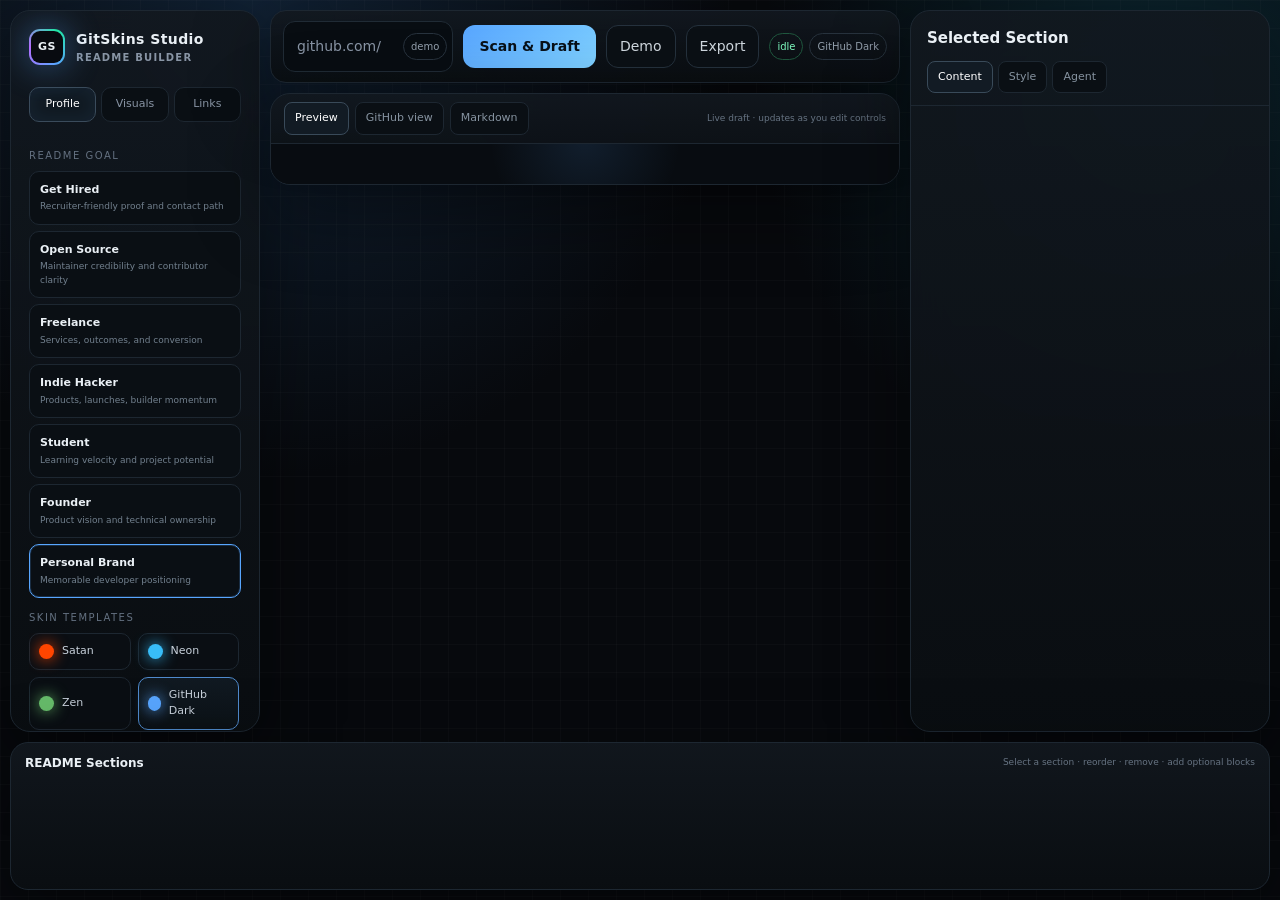
==== commit 04e74870: "Add files via upload" ====
--- a/index.html
+++ b/index.html
@@ -1,111 +1,146 @@
 <!doctype html>
 <html lang="en">
 <head>
-  <meta charset="utf-8">
-  <meta name="viewport" content="width=device-width,initial-scale=1">
-  <meta name="theme-color" content="#070a12">
-  <meta name="description" content="A GitHub profile and README studio. Scan a public username, choose a template, edit sections and export clean Markdown.">
-  <title>Profile Studio — GitHub README Builder</title>
-  <link rel="icon" href="assets/favicon.svg" type="image/svg+xml">
-  <link rel="preconnect" href="https://fonts.googleapis.com">
-  <link rel="preconnect" href="https://fonts.gstatic.com" crossorigin>
-  <link href="https://fonts.googleapis.com/css2?family=Inter:wght@400;500;600;700;800&family=Space+Grotesk:wght@500;600;700&family=JetBrains+Mono:wght@400;500;600&display=swap" rel="stylesheet">
-  <link rel="stylesheet" href="css/styles.css">
+<meta charset="utf-8" />
+<meta name="viewport" content="width=device-width,initial-scale=1" />
+<meta name="theme-color" content="#07090d" />
+<meta name="description" content="README Studio — a GitHub profile and README generator inspired by cinematic developer studio interfaces." />
+<title>README Studio — GitHub Profile Builder</title>
+<style>
+:root{--bg:#07090d;--bg2:#0c1117;--panel:#0d1218ee;--panel2:#101820ee;--line:#1d2731;--muted:#8995a5;--text:#eaf0f5;--soft:#b9c4cf;--accent:#58a6ff;--accent2:#00d084;--good:#3ddc97;--danger:#ff6b6b;--shadow:0 24px 80px rgba(0,0,0,.42);--radius:18px}
+*{box-sizing:border-box}html{scroll-behavior:smooth}body{margin:0;background:radial-gradient(circle at 20% 0,#112235 0,transparent 35%),radial-gradient(circle at 90% 10%,#0b2630 0,transparent 28%),var(--bg);color:var(--text);font:500 14px/1.5 Inter,ui-sans-serif,system-ui,-apple-system,BlinkMacSystemFont,"Segoe UI",sans-serif;overflow:hidden}
+button,input,select,textarea{font:inherit}button{color:inherit}a{color:inherit;text-decoration:none}.mono{font-family:"SFMono-Regular",Consolas,monospace}.app{height:100vh;display:grid;grid-template-columns:250px minmax(0,1fr) 360px;grid-template-rows:1fr 148px;gap:10px;padding:10px;background-image:linear-gradient(rgba(255,255,255,.018) 1px,transparent 1px),linear-gradient(90deg,rgba(255,255,255,.018) 1px,transparent 1px);background-size:28px 28px}
+.sidebar,.inspector,.timeline,.topbar,.canvas-wrap,.modal-card{background:linear-gradient(180deg,rgba(18,24,31,.93),rgba(10,14,18,.96));border:1px solid var(--line);box-shadow:var(--shadow);backdrop-filter:blur(22px)}
+.sidebar,.inspector{border-radius:20px;overflow:hidden}.sidebar{padding:18px;display:flex;flex-direction:column;min-height:0}.brand{display:flex;align-items:center;gap:11px;font-weight:900;letter-spacing:.03em;margin-bottom:18px}.brand-mark{width:36px;height:36px;border-radius:11px;background:conic-gradient(from 30deg,#20e8a6,#58a6ff,#b66cff,#20e8a6);box-shadow:0 0 35px color-mix(in srgb,var(--accent) 45%,transparent);position:relative}.brand-mark:after{content:"GS";position:absolute;inset:2px;border-radius:9px;background:#080b10;display:grid;place-items:center;font-size:11px}.brand-title{font-size:14px}.brand-sub{font-size:10px;color:var(--muted);letter-spacing:.12em;text-transform:uppercase}.nav-tabs{display:grid;grid-template-columns:1fr 1fr 1fr;gap:5px;margin:4px 0 14px}.tab{border:1px solid var(--line);background:#0a0f14;padding:8px;border-radius:10px;color:var(--muted);font-size:11px;cursor:pointer}.tab.active{color:#fff;border-color:#3a4b5b;background:#111a22;box-shadow:inset 0 0 18px rgba(88,166,255,.08)}.side-section{margin-top:12px}.side-label{font-size:10px;color:#647181;text-transform:uppercase;letter-spacing:.15em;margin-bottom:8px}.theme-grid{display:grid;grid-template-columns:1fr 1fr;gap:7px;max-height:330px;overflow:auto;padding-right:2px}.theme{padding:9px;border:1px solid var(--line);border-radius:10px;background:#0a0e13;cursor:pointer;display:flex;align-items:center;gap:8px}.theme:hover{border-color:#344657}.theme.active{border-color:color-mix(in srgb,var(--accent) 70%,#394756);background:linear-gradient(180deg,#111a22,#0b1116)}.swatch{width:15px;height:15px;border-radius:50%;box-shadow:0 0 15px currentColor}.theme span{font-size:11px;color:#c8d1db}.side-footer{margin-top:auto;border-top:1px solid var(--line);padding-top:12px;color:var(--muted);font-size:10px}.status-dot{width:6px;height:6px;border-radius:50%;display:inline-block;background:#3ddc97;box-shadow:0 0 10px #3ddc97;margin-right:5px}
+.main{min-width:0;display:flex;flex-direction:column;gap:10px;min-height:0}.topbar{border-radius:16px;padding:10px 12px;display:flex;gap:10px;align-items:center}.username{flex:1;min-width:0;background:#080d12;border:1px solid #202b35;border-radius:12px;padding:11px 13px;display:flex;align-items:center;gap:9px}.username .prefix{color:var(--muted)}.username input{width:100%;border:0;outline:0;background:transparent;color:#fff}.primary{border:0;border-radius:12px;padding:11px 16px;background:linear-gradient(135deg,var(--accent),#7ed0ff);color:#081018;font-weight:850;cursor:pointer}.ghost{background:#0b1015;border:1px solid #25313d;border-radius:12px;padding:10px 13px;color:#d0d8df;cursor:pointer}.ghost:hover,.primary:hover{filter:brightness(1.06)}.chips{display:flex;gap:6px;align-items:center}.chip{font-size:10px;padding:5px 7px;border-radius:999px;border:1px solid #28333e;color:#94a0ad}.chip.good{color:#80ffc3;border-color:#20583f}.canvas-wrap{border-radius:20px;min-height:0;display:flex;flex-direction:column;overflow:hidden}.canvas-toolbar{height:50px;border-bottom:1px solid var(--line);display:flex;align-items:center;justify-content:space-between;padding:0 13px}.toolbar-left{display:flex;gap:6px}.switch{padding:7px 10px;border-radius:8px;border:1px solid var(--line);background:#0a0f14;color:#8693a0;font-size:11px;cursor:pointer}.switch.active{color:#fff;background:#121b24;border-color:#394a59}.canvas{min-height:0;overflow:auto;padding:20px;background:radial-gradient(circle at 50% -10%,color-mix(in srgb,var(--accent) 12%,transparent),transparent 30%),#080c11}.readme{max-width:930px;margin:0 auto;border:1px solid #222d38;background:#0b1015;border-radius:18px;box-shadow:0 25px 70px rgba(0,0,0,.35);padding:28px}.profile-mini{display:grid;grid-template-columns:86px 1fr auto;gap:18px;align-items:center;padding-bottom:24px;margin-bottom:22px;border-bottom:1px solid #202933}.avatar{width:86px;height:86px;border-radius:20px;object-fit:cover;border:2px solid color-mix(in srgb,var(--accent) 65%,#202933);box-shadow:0 0 32px color-mix(in srgb,var(--accent) 35%,transparent)}.name{font-size:25px;font-weight:900;margin:0}.handle{color:var(--muted);font-size:12px}.bio{margin-top:7px;color:#b9c4cf;font-size:13px}.metric-row{display:flex;gap:7px;flex-wrap:wrap;justify-content:flex-end}.metric{border:1px solid #25313d;background:#0d141b;border-radius:10px;padding:8px 10px;min-width:82px;text-align:center}.metric strong{display:block;font-size:15px}.metric span{font-size:9px;color:#778391;text-transform:uppercase;letter-spacing:.12em}.hero-card{position:relative;overflow:hidden;border:1px solid #263441;border-radius:16px;min-height:190px;padding:22px;background:radial-gradient(circle at 78% 30%,color-mix(in srgb,var(--accent) 22%,transparent),transparent 32%),linear-gradient(135deg,#0b1219,#0a0e13)}.hero-card:after{content:"";position:absolute;inset:auto -10% -65% -10%;height:220px;background:linear-gradient(transparent,color-mix(in srgb,var(--accent) 18%,transparent));filter:blur(15px);transform:skewY(-5deg)}.eyebrow{font-size:9px;color:var(--accent);letter-spacing:.18em;text-transform:uppercase}.hero-card h2{font-size:34px;line-height:1.02;margin:12px 0 9px}.hero-card p{margin:0;color:#afbac4;max-width:570px}.ascii{margin-top:16px;font:8px/1.05 "SFMono-Regular",monospace;color:color-mix(in srgb,var(--accent) 75%,#b5e9ff);white-space:pre;opacity:.8}.section{margin-top:18px}.section h3{font-size:14px;margin:0 0 10px}.section-meta{display:flex;justify-content:space-between;align-items:center;margin-bottom:8px}.tiny{color:#667382;font-size:9px}.cards{display:grid;grid-template-columns:repeat(2,minmax(0,1fr));gap:10px}.project-card,.stat-card,.lang-card,.connect-card,.feature-card{border:1px solid #202c37;background:#0c131a;border-radius:14px;padding:14px}.project-card{min-height:118px}.project-head{display:flex;justify-content:space-between;gap:10px}.project-name{font-weight:800}.repo-pill{font-size:9px;color:#71c7ff;border:1px solid #25445a;border-radius:999px;padding:3px 6px}.project-desc{font-size:11px;color:#8997a5;margin:7px 0 13px}.project-foot{display:flex;justify-content:space-between;color:#657382;font-size:10px}.stats-grid{display:grid;grid-template-columns:1.1fr .9fr;gap:10px}.big-impact{font-size:31px;font-weight:900;margin-top:4px}.bar-stack{display:grid;gap:7px;margin-top:12px}.bar{height:6px;border-radius:10px;background:#151e27;overflow:hidden}.bar i{display:block;height:100%;background:linear-gradient(90deg,var(--accent),color-mix(in srgb,var(--accent) 45%,#fff));border-radius:10px}.lang-list{display:grid;gap:7px}.lang-line{display:grid;grid-template-columns:80px 1fr 42px;gap:7px;align-items:center;font-size:10px}.lang-line b{text-align:right;color:#a9b5c1}.heatmap{display:grid;grid-template-columns:repeat(53,1fr);gap:2px;padding:10px;border:1px solid #1e2933;border-radius:10px;background:#091018}.cell{aspect-ratio:1;border-radius:2px;background:#121a21}.cell.l1{background:color-mix(in srgb,var(--accent) 20%,#10171e)}.cell.l2{background:color-mix(in srgb,var(--accent) 40%,#10171e)}.cell.l3{background:color-mix(in srgb,var(--accent) 65%,#10171e)}.cell.l4{background:color-mix(in srgb,var(--accent) 90%,#10171e);box-shadow:0 0 5px color-mix(in srgb,var(--accent) 28%,transparent)}.support{display:flex;justify-content:space-between;align-items:center}.support a{color:var(--accent);font-size:11px}.md{font:11px/1.55 "SFMono-Regular",Consolas,monospace;white-space:pre-wrap;color:#d4dde6;background:#0a0f14;border:1px solid #202a34;border-radius:12px;padding:16px;min-height:400px}.gh-view{background:#fff;color:#24292f;border-radius:12px;padding:26px}.gh-view h1{font-size:28px;color:#24292f}.gh-view p,.gh-view li{color:#3f4650}.gh-view .gh-card{border:1px solid #d0d7de;border-radius:8px;padding:14px;margin:8px 0}
+.inspector{padding:0;display:flex;flex-direction:column;min-height:0}.inspector-head{padding:16px 16px 12px;border-bottom:1px solid var(--line)}.inspector-head h2{margin:0;font-size:15px}.inspector-tabs{display:flex;gap:5px;margin-top:11px}.inspector-body{padding:15px;overflow:auto}.field{margin-bottom:15px}.field label{display:block;font-size:10px;color:#71808e;text-transform:uppercase;letter-spacing:.1em;margin-bottom:6px}.field input,.field select,.field textarea{width:100%;background:#090e13;border:1px solid #26323d;border-radius:9px;padding:9px 10px;color:#edf2f6;outline:none}.field textarea{min-height:90px;resize:vertical}.goal-grid{display:grid;gap:6px}.goal{border:1px solid var(--line);border-radius:10px;padding:10px;background:#0a0f14;cursor:pointer}.goal.active{border-color:var(--accent);box-shadow:inset 0 0 0 1px color-mix(in srgb,var(--accent) 20%,transparent)}.goal b{display:block;font-size:11px}.goal span{display:block;color:#72808e;font-size:9px;margin-top:2px}.visual-list{display:grid;grid-template-columns:1fr 1fr;gap:7px}.visual{border:1px solid var(--line);background:#0a0f14;border-radius:10px;padding:9px;cursor:pointer;min-height:75px}.visual.active{border-color:var(--accent)}.visual .vicon{font-size:18px}.visual b{display:block;font-size:10px;margin-top:4px}.visual span{font-size:8px;color:#72808e}.range{width:100%}.check-row{display:flex;justify-content:space-between;align-items:center;padding:9px 0;border-bottom:1px solid #18212a}.toggle{width:38px;height:21px;background:#202b35;border-radius:99px;position:relative;border:0;cursor:pointer}.toggle i{position:absolute;width:15px;height:15px;border-radius:50%;background:#8896a3;top:2px;left:2px;transition:.2s}.toggle.on{background:color-mix(in srgb,var(--accent) 55%,#1d2731)}.toggle.on i{left:20px;background:#fff}.button-row{display:flex;gap:7px;flex-wrap:wrap}.button-row button{flex:1;min-width:100px}.timeline{grid-column:1/-1;border-radius:18px;padding:11px;display:flex;flex-direction:column;min-height:0}.timeline-head{display:flex;justify-content:space-between;align-items:center;padding:0 3px 8px}.timeline-head b{font-size:12px}.section-track{display:grid;grid-auto-flow:column;grid-auto-columns:minmax(145px,1fr);gap:7px;overflow:auto}.track-item{border:1px solid #202c36;border-radius:11px;background:#0a0f14;padding:8px;cursor:pointer;position:relative}.track-item.active{border-color:var(--accent);background:#0d151d}.track-item .num{display:inline-grid;place-items:center;width:20px;height:20px;border-radius:6px;background:#141d26;color:#8e9ba8;font-size:9px;margin-right:5px}.track-item b{font-size:10px}.track-item small{display:block;color:#6d7a88;margin-top:4px;font-size:8px}.track-actions{position:absolute;right:7px;bottom:7px;display:flex;gap:3px}.track-actions button{width:22px;height:20px;border:1px solid #24313d;background:#0b1015;border-radius:5px;font-size:9px;cursor:pointer}.modal{position:fixed;inset:0;background:rgba(0,0,0,.58);backdrop-filter:blur(8px);display:none;place-items:center;padding:20px;z-index:99}.modal.open{display:grid}.modal-card{width:min(760px,100%);border-radius:20px;padding:20px;max-height:85vh;overflow:auto}.modal-head{display:flex;justify-content:space-between;align-items:center}.close{border:1px solid var(--line);background:#0a0f14;border-radius:9px;padding:6px 9px;cursor:pointer}.toast{position:fixed;right:22px;bottom:22px;background:#0d151c;border:1px solid #30404e;box-shadow:var(--shadow);padding:11px 14px;border-radius:10px;opacity:0;transform:translateY(10px);pointer-events:none;transition:.2s;z-index:120}.toast.show{opacity:1;transform:none}.loading{display:grid;place-items:center;min-height:300px;color:#788694}.spinner{width:32px;height:32px;border:3px solid #20303c;border-top-color:var(--accent);border-radius:50%;animation:spin 1s linear infinite}@keyframes spin{to{transform:rotate(360deg)}}
+@media(max-width:1200px){.app{grid-template-columns:215px minmax(0,1fr) 320px}.cards{grid-template-columns:1fr}.profile-mini{grid-template-columns:72px 1fr}.metric-row{grid-column:1/-1;justify-content:flex-start}.avatar{width:72px;height:72px}}@media(max-width:980px){body{overflow:auto}.app{height:auto;min-height:100vh;grid-template-columns:1fr;grid-template-rows:auto auto auto;overflow:visible}.sidebar{max-height:none}.theme-grid{max-height:180px}.main{min-height:720px}.inspector{min-height:500px}.timeline{grid-column:auto}.sidebar{order:1}.main{order:2}.inspector{order:3}.timeline{order:4}.topbar{position:sticky;top:0;z-index:5}.canvas{min-height:650px}}@media(max-width:650px){.topbar{flex-wrap:wrap}.username{width:100%;flex-basis:100%}.chips{margin-left:auto}.readme{padding:15px}.hero-card h2{font-size:27px}.stats-grid{grid-template-columns:1fr}.visual-list{grid-template-columns:1fr}.profile-mini{grid-template-columns:64px 1fr}.avatar{width:64px;height:64px}.metric{min-width:70px}.section-track{grid-auto-columns:125px}}
+</style>
 </head>
 <body>
-  <div class="ambient ambient-a"></div><div class="ambient ambient-b"></div><div class="grid-overlay"></div>
-  <header class="topbar">
-    <a class="brand" href="#top"><span class="brand-mark"><i></i><i></i><i></i></span><span>PROFILE<span class="accent">STUDIO</span></span></a>
-    <div class="top-actions">
-      <button id="demoBtn" class="text-button" type="button">Use demo</button>
-      <button id="themeBtn" class="icon-button" type="button" aria-label="Toggle interface theme">☼</button>
-      <a class="text-button" href="https://github.com/mehrdadmb2" target="_blank" rel="noreferrer">GitHub ↗</a>
+<div class="app" id="app">
+  <aside class="sidebar">
+    <div class="brand"><div class="brand-mark"></div><div><div class="brand-title">GitSkins Studio</div><div class="brand-sub">README Builder</div></div></div>
+    <div class="nav-tabs"><button class="tab active" data-side="profile">Profile</button><button class="tab" data-side="visuals">Visuals</button><button class="tab" data-side="links">Links</button></div>
+    <div id="profileSide">
+      <div class="side-section"><div class="side-label">README Goal</div><div class="goal-grid" id="goalList"></div></div>
+      <div class="side-section"><div class="side-label">Skin Templates</div><div class="theme-grid" id="themeList"></div></div>
     </div>
-  </header>
-
-  <main id="top" class="page">
-    <section class="hero">
-      <div class="hero-copy">
-        <div class="eyebrow"><span class="dot"></span> PUBLIC GITHUB DATA · NO SIGN-IN · GITHUB PAGES READY</div>
-        <h1>A README studio that feels like a <span>real product.</span></h1>
-        <p>Scan a GitHub username, choose a goal and visual system, refine the sections, preview the result like GitHub, and export the exact Markdown you can publish.</p>
-        <div class="hero-features"><span>Live profile scan</span><span>Profile + project templates</span><span>Theme system</span><span>Markdown export</span></div>
-      </div>
-      <div class="scan-card">
-        <div class="scan-head"><div><small>01 / START</small><h2>Scan a GitHub profile</h2></div><span class="live-pill"><b></b> LIVE</span></div>
-        <form id="scanForm">
-          <label for="username">GitHub username</label>
-          <div class="scan-row"><div class="user-input"><span>@</span><input id="username" name="username" maxlength="39" autocomplete="off" placeholder="octocat" required></div><button id="scanButton" class="primary" type="submit">Generate <span>→</span></button></div>
-          <div class="scan-meta"><span id="scanStatus">Ready. Public data only.</span><span id="rateStatus">API: idle</span></div>
-        </form>
-        <div id="scanError" class="error" hidden></div>
-      </div>
-    </section>
-
-    <section id="studio" class="studio-shell" aria-live="polite">
-      <aside class="rail">
-        <div class="rail-profile"><div class="avatar-wrap"><img id="avatar" src="assets/avatar-placeholder.svg" alt="Profile avatar"><span id="onlineDot"></span></div><div><strong id="railName">No profile</strong><span id="railHandle">@—</span></div></div>
-        <nav class="rail-nav" aria-label="Studio panels">
-          <button class="rail-tab active" data-panel="profile">Profile</button>
-          <button class="rail-tab" data-panel="templates">Templates</button>
-          <button class="rail-tab" data-panel="visuals">Visuals</button>
-          <button class="rail-tab" data-panel="sections">Sections</button>
-          <button class="rail-tab" data-panel="support">Support</button>
-          <button class="rail-tab" data-panel="export">Export</button>
-        </nav>
-        <div class="rail-footer"><span>Static app</span><span id="savedText">autosave on</span></div>
-      </aside>
-
-      <section class="workspace">
-        <div class="workspace-toolbar">
-          <div><small class="mono">LIVE CANVAS</small><h2 id="canvasHeading">README Preview</h2></div>
-          <div class="toolbar-actions"><button class="mode active" data-mode="preview">Preview</button><button class="mode" data-mode="github">GitHub view</button><button class="mode" data-mode="markdown">Markdown</button><button id="fullBtn" class="icon-button" type="button">⛶</button></div>
-        </div>
-        <div class="canvas" id="canvas">
-          <div id="empty" class="empty"><div class="empty-orb">✦</div><h3>Your profile canvas is waiting.</h3><p>Start with a public GitHub username. We will pull the profile and repositories directly from GitHub.</p><button id="emptyDemo" class="secondary" type="button">Load demo profile</button></div>
-          <article id="rendered" class="rendered" hidden></article>
-          <pre id="markdown" class="markdown" hidden></pre>
-        </div>
-        <div class="timeline" id="timeline"><div class="timeline-title"><span>README SECTIONS</span><small>Drag with ↑ / ↓ buttons to reorder</small></div><div id="timelineItems" class="timeline-items"></div></div>
-      </section>
-
-      <aside class="inspector">
-        <div class="inspector-head"><div><small class="mono">INSPECTOR</small><h2>Build controls</h2></div><span id="syncBadge">READY</span></div>
-        <div id="panel-profile" class="inspector-panel active">
-          <label class="field"><span>README goal</span><select id="goal"><option value="showcase">Showcase / personal brand</option><option value="recruiter">Recruiter-ready</option><option value="opensource">Open-source maintainer</option><option value="technical">Technical authority</option><option value="student">Student / learning</option><option value="terminal">Terminal aesthetic</option><option value="minimal">Minimal</option><option value="cinematic">Cinematic</option></select></label>
-          <label class="field"><span>Display name</span><input id="displayName" placeholder="Your name"></label>
-          <label class="field"><span>Headline</span><input id="headline" placeholder="Developer · Builder · Open source"></label>
-          <label class="field"><span>Bio</span><textarea id="bio" rows="5" placeholder="What do you build? Why should someone keep reading?"></textarea></label>
-          <div class="two-col"><label class="field"><span>Locale</span><select id="locale"><option value="en">English</option><option value="fa">فارسی</option></select></label><label class="field"><span>Accent</span><input id="accent" type="color" value="#8b5cf6"></label></div>
-          <div class="mini-actions"><button id="copyProfile" class="secondary full" type="button">Copy profile URL</button><a id="openProfile" class="secondary full as-button" href="#" target="_blank" rel="noreferrer">Open GitHub ↗</a></div>
-        </div>
-        <div id="panel-templates" class="inspector-panel">
-          <div class="panel-note">Choose a structure. Every template is populated from the same live GitHub profile, so you can compare before exporting.</div>
-          <div id="templateList" class="template-list"></div>
-          <div class="subheading">Project README templates</div>
-          <div id="projectTemplateList" class="template-list small"></div>
-        </div>
-        <div id="panel-visuals" class="inspector-panel">
-          <div class="subheading">Theme system</div><div id="themeList" class="theme-list"></div>
-          <div class="switch-row"><label class="switch"><input id="glass" type="checkbox" checked><i></i></label><span>Glass / depth</span></div>
-          <div class="switch-row"><label class="switch"><input id="motion" type="checkbox" checked><i></i></label><span>Motion / tilt</span></div>
-          <div class="switch-row"><label class="switch"><input id="compact" type="checkbox"><i></i></label><span>Compact README</span></div>
-        </div>
-        <div id="panel-sections" class="inspector-panel"><div class="panel-note">Toggle sections and use the arrows in the timeline to change their order.</div><div id="sectionEditor" class="section-editor"></div></div>
-        <div id="panel-support" class="inspector-panel"><div class="panel-note">Donation data from your public portfolio is included as editable config for your own profile. For other users it stays disabled by default.</div><label class="support-toggle"><input id="supportEnabled" type="checkbox"><span>Include support / donation block</span></label><div id="walletEditor" class="wallet-editor"></div></div>
-        <div id="panel-export" class="inspector-panel"><div class="export-card"><div><small>FINAL OUTPUT</small><h3 id="exportName">README.md</h3><p>Clean Markdown. No app dependency is required after export.</p></div><div class="two-col"><label class="field"><span>Output type</span><select id="outputType"><option value="profile">Profile README</option><option value="project">Project README</option></select></label><label class="field"><span>Project</span><select id="projectRepoSelect"><option value="">Scan a profile first</option></select></label></div><div class="export-actions"><button id="copyMd" class="primary full" type="button">Copy Markdown</button><button id="downloadMd" class="secondary full" type="button">Download README.md</button><button id="openRepo" class="secondary full" type="button">Open profile repository ↗</button></div></div><div class="shortcut-note">Tip: download the file, open your profile repository, and replace its README.md.</div></div>
-      </aside>
-    </section>
-
-    <section class="info-grid">
-      <article><small>1 — SCAN</small><h3>Start with real public signal</h3><p>Repositories, stars, followers, languages and profile metadata are fetched directly from GitHub.</p></article>
-      <article><small>2 — EDIT</small><h3>Design the story</h3><p>Choose a goal, template, theme and section order. The center preview updates instantly.</p></article>
-      <article><small>3 — EXPORT</small><h3>Publish clean Markdown</h3><p>Export the generated README and paste it into the public repository named exactly like the username.</p></article>
+    <div id="visualSide" style="display:none">
+      <div class="side-section"><div class="side-label">Visual Library</div><div class="visual-list" id="visualList"></div></div>
+    </div>
+    <div id="linksSide" style="display:none">
+      <div class="side-section"><div class="side-label">Social Links</div><div id="linksEditor"></div><button class="ghost" id="addLink" style="width:100%;margin-top:8px">+ Add link</button></div>
+    </div>
+    <div class="side-footer"><span class="status-dot"></span> Public GitHub data only · local autosave<br><span id="saveStatus">ready</span></div>
+  </aside>
+  <main class="main">
+    <div class="topbar">
+      <div class="username"><span class="prefix">github.com/</span><input id="usernameInput" value="octocat" placeholder="username" spellcheck="false" /><span class="chip" id="profileChip">demo</span></div>
+      <button class="primary" id="scanBtn">Scan & Draft</button><button class="ghost" id="demoBtn">Demo</button><button class="ghost" id="exportBtn">Export</button>
+      <div class="chips"><span class="chip good" id="apiState">idle</span><span class="chip" id="themeChip">GitHub Dark</span></div>
+    </div>
+    <section class="canvas-wrap">
+      <div class="canvas-toolbar"><div class="toolbar-left"><button class="switch active" data-mode="preview">Preview</button><button class="switch" data-mode="github">GitHub view</button><button class="switch" data-mode="markdown">Markdown</button></div><div class="tiny" id="canvasNote">Live draft · updates as you edit controls</div></div>
+      <div class="canvas" id="canvas"></div>
     </section>
   </main>
-
-  <footer class="footer"><span>Profile Studio · GitHub Pages first</span><span>Built for real public GitHub profiles</span></footer>
-  <div id="toast" class="toast" role="status" aria-live="polite"></div>
-  <script src="js/config.js"></script><script src="js/app.js"></script>
+  <aside class="inspector">
+    <div class="inspector-head"><h2 id="inspectorTitle">Selected Section</h2><div class="inspector-tabs"><button class="switch active" data-inspect="content">Content</button><button class="switch" data-inspect="style">Style</button><button class="switch" data-inspect="agent">Agent</button></div></div>
+    <div class="inspector-body" id="inspectorBody"></div>
+  </aside>
+  <div class="timeline"><div class="timeline-head"><b>README Sections</b><span class="tiny">Select a section · reorder · remove · add optional blocks</span></div><div class="section-track" id="sectionTrack"></div></div>
+</div>
+<div class="modal" id="exportModal"><div class="modal-card"><div class="modal-head"><div><div class="side-label">EXPORT // READY</div><h2 style="margin:0">Your README.md</h2></div><button class="close" id="closeExport">Close</button></div><div style="margin:14px 0" class="button-row"><button class="primary" id="copyMd">Copy Markdown</button><button class="ghost" id="downloadMd">Download README.md</button></div><pre class="md" id="exportOutput"></pre></div></div>
+<div class="toast" id="toast"></div>
+<script>
+const THEMES=[
+ ['satan','Satan','#ff4500'],['neon','Neon','#38bdf8'],['zen','Zen','#66bb6a'],['github-dark','GitHub Dark','#58a6ff'],['dracula','Dracula','#bd93f9'],['winter','Winter','#60a5fa'],['spring','Spring','#ec4899'],['summer','Summer','#fbbf24'],['autumn','Autumn','#d97706'],['christmas','Christmas','#ef4444'],['halloween','Halloween','#f97316'],['ocean','Ocean','#38bdf8'],['forest','Forest','#4ade80'],['sunset','Sunset','#e879f9'],['midnight','Midnight','#818cf8'],['aurora','Aurora','#2dd4bf'],['retro','Retro','#ec4899'],['minimal','Minimal','#64748b'],['pastel','Pastel','#a78bfa'],['matrix','Matrix','#22c55e']
+];
+const GOALS=[
+ ['hired','Get Hired','Recruiter-friendly proof and contact path'],['opensource','Open Source','Maintainer credibility and contributor clarity'],['freelance','Freelance','Services, outcomes, and conversion'],['indie','Indie Hacker','Products, launches, builder momentum'],['student','Student','Learning velocity and project potential'],['founder','Founder','Product vision and technical ownership'],['brand','Personal Brand','Memorable developer positioning']
+];
+const VISUALS=[
+ ['hero','▣','Hero Card','Default visual'],['3d','✦','3D Wordmark','Depth + glow'],['ascii','▤','ASCII Portrait','Terminal aesthetic'],['chess','♞','Chess','Interactive board visual'],['space','◉','Space Shooter','Contribution game'],['snake','⌁','Snake Trail','Contribution animation'],['erased','◌','Erased','Minimal animated graph'],['jet','➤','Jet Runner','Contribution animation'],['streak','≋','Contribution Streak','Animated streak']
+];
+const SECTION_CATALOG={
+ header:{name:'Header',desc:'Identity, role, avatar and opening visual.',visuals:['hero','3d','ascii']},
+ about:{name:'About Me',desc:'Short profile story and positioning.',visuals:['hero']},
+ skills:{name:'Skills',desc:'Stack and technical focus.',visuals:['hero']},
+ stats:{name:'GitHub Stats',desc:'Impact, stars, repositories and signal.',visuals:['streak']},
+ projects:{name:'Projects',desc:'Featured repositories with proof.',visuals:['hero']},
+ highlights:{name:'Highlights',desc:'Selected signals, interests and wins.',visuals:['ascii']},
+ heatmap:{name:'Heatmap',desc:'Year-long contribution rhythm.',visuals:['erased','snake','space','jet']},
+ connect:{name:'Connect',desc:'Portfolio and contact paths.',visuals:['hero']},
+ support:{name:'Support',desc:'Donation links / support the work.',visuals:['hero']}
+};
+const state={username:'octocat',profile:null,repos:[],langs:{},contrib:[],contribTotals:{},theme:'github-dark',goal:'brand',mode:'preview',inspect:'content',selected:'header',social:[['GitHub','https://github.com/']],visuals:new Set(['hero']),sections:['header','about','skills','stats','projects','highlights','heatmap','connect'],agent:'Balanced',style:{motion:72,density:62,radius:14,glow:60},draft:null};
+const $=s=>document.querySelector(s);const $$=s=>[...document.querySelectorAll(s)];
+function esc(s=''){return String(s).replace(/[&<>"']/g,c=>({'&':'&amp;','<':'&lt;','>':'&gt;','"':'&quot;',"'":'&#039;'}[c]))}
+function fmt(n){return Intl.NumberFormat('en',{notation:'compact',maximumFractionDigits:1}).format(Number(n||0))}
+function save(){localStorage.setItem('readme-studio-v3',JSON.stringify({...state,social:state.social,visuals:[...state.visuals]}));$('#saveStatus').textContent='saved locally'}
+function load(){try{const x=JSON.parse(localStorage.getItem('readme-studio-v3'));if(!x)return;Object.assign(state,x);state.visuals=new Set(x.visuals||['hero']);}catch(e){}}
+function toast(msg){const t=$('#toast');t.textContent=msg;t.classList.add('show');setTimeout(()=>t.classList.remove('show'),2200)}
+function themeColor(){return THEMES.find(x=>x[0]===state.theme)?.[2]||'#58a6ff'}
+function applyTheme(){document.documentElement.style.setProperty('--accent',themeColor());$('#themeChip').textContent=THEMES.find(x=>x[0]===state.theme)?.[1]||state.theme}
+function renderSide(){
+  $('#goalList').innerHTML=GOALS.map(g=>`<div class="goal ${g[0]===state.goal?'active':''}" data-goal="${g[0]}"><b>${g[1]}</b><span>${g[2]}</span></div>`).join('');
+  $('#themeList').innerHTML=THEMES.map(t=>`<div class="theme ${t[0]===state.theme?'active':''}" data-theme="${t[0]}" style="color:${t[2]}"><span class="swatch" style="color:${t[2]};background:${t[2]}"></span><span>${t[1]}</span></div>`).join('');
+  $('#visualList').innerHTML=VISUALS.map(v=>`<div class="visual ${state.visuals.has(v[0])?'active':''}" data-visual="${v[0]}"><div class="vicon">${v[1]}</div><b>${v[2]}</b><span>${v[3]}</span></div>`).join('');
+  $('#linksEditor').innerHTML=state.social.map((x,i)=>`<div style="display:flex;gap:5px;margin-bottom:6px"><input data-li="${i}" data-k="0" value="${esc(x[0])}" placeholder="Label" style="width:42%;background:#090e13;border:1px solid #26323d;color:#fff;border-radius:8px;padding:7px"><input data-li="${i}" data-k="1" value="${esc(x[1])}" placeholder="URL" style="flex:1;background:#090e13;border:1px solid #26323d;color:#fff;border-radius:8px;padding:7px"><button class="ghost" data-rm="${i}" style="padding:6px 8px">×</button></div>`).join('');
+  $$('[data-goal]').forEach(e=>e.onclick=()=>{state.goal=e.dataset.goal;save();renderSide();renderCanvas();renderInspector()});
+  $$('[data-theme]').forEach(e=>e.onclick=()=>{state.theme=e.dataset.theme;applyTheme();save();renderSide();renderCanvas();});
+  $$('[data-visual]').forEach(e=>e.onclick=()=>{const id=e.dataset.visual;state.visuals.has(id)?state.visuals.delete(id):state.visuals.add(id);save();renderSide();renderCanvas();renderTimeline()});
+  $$('[data-li]').forEach(e=>e.oninput=()=>{state.social[+e.dataset.li][+e.dataset.k]=e.value;save();renderCanvas()});
+  $$('[data-rm]').forEach(e=>e.onclick=()=>{state.social.splice(+e.dataset.rm,1);save();renderSide();renderCanvas()});
+}
+async function githubFetch(url){const r=await fetch(url,{headers:{'Accept':'application/vnd.github+json'}});if(!r.ok)throw new Error(`${r.status}`);return r.json()}
+async function scan(username){state.username=username.replace(/^@/,'').trim(); if(!state.username)return; $('#apiState').textContent='scanning';$('#profileChip').textContent=state.username; $('#canvas').innerHTML='<div class="loading"><div><div class="spinner"></div><div style="margin-top:10px">Scanning public GitHub profile…</div></div></div>'; try{
+ const p=await githubFetch(`https://api.github.com/users/${encodeURIComponent(state.username)}`);
+ const repos=await githubFetch(`https://api.github.com/users/${encodeURIComponent(state.username)}/repos?per_page=100&sort=updated`);
+ state.profile=p;state.repos=repos.filter(r=>!r.fork);state.langs={};state.repos.forEach(r=>{if(r.language)state.langs[r.language]=(state.langs[r.language]||0)+1});
+ try{const c=await fetch(`https://github-contributions-api.jogruber.de/v4/${encodeURIComponent(state.username)}?y=last`).then(x=>x.ok?x.json():null);if(c){state.contrib=c.contributions||[];state.contribTotals=c.total||{}}}catch(e){state.contrib=[];state.contribTotals={}};
+ state.sections=state.sections.length?state.sections:['header','about','skills','stats','projects','highlights','heatmap','connect'];state.social=state.social.length?state.social:[['GitHub',p.html_url]];state.social[0][1]=p.html_url;$('#apiState').textContent='live';$('#saveStatus').textContent='scanned';save();renderSide();renderCanvas();renderInspector();renderTimeline();toast('Profile scanned successfully');
+ }catch(e){$('#apiState').textContent='error';$('#canvas').innerHTML=`<div class="loading"><div><b>Couldn’t load @${esc(state.username)}</b><div style="margin-top:6px;color:#697785">Check the username, internet connection, or GitHub rate limit.</div><button class="ghost" id="retry" style="margin-top:10px">Retry</button></div></div>`;$('#retry').onclick=()=>scan(state.username)} }
+function demo(){state.username='octocat';state.profile={login:'octocat',name:'The Octocat',avatar_url:'https://avatars.githubusercontent.com/u/583231?v=4',html_url:'https://github.com/octocat',bio:'GitHub mascot and open-source builder.' ,followers:12,following:5,public_repos:8,public_gists:0};state.repos=[{name:'Hello-World',description:'My first repository on GitHub.',html_url:'https://github.com/octocat/Hello-World',language:'C',stargazers_count:245,watchers_count:245,forks_count:90,pushed_at:'2026-08-01T00:00:00Z'},{name:'Spoon-Knife',description:'This repo is for demonstration purposes.',html_url:'https://github.com/octocat/Spoon-Knife',language:'HTML',stargazers_count:12000,forks_count:4800,pushed_at:'2026-07-25T00:00:00Z'},{name:'octocat.github.io',description:'A playful GitHub Pages site.',html_url:'https://github.com/octocat/octocat.github.io',language:'CSS',stargazers_count:420,forks_count:33,pushed_at:'2026-07-20T00:00:00Z'},{name:'linguist',description:'Language statistics for repositories.',html_url:'https://github.com/github-linguist/linguist',language:'Ruby',stargazers_count:1200,forks_count:240,pushed_at:'2026-07-10T00:00:00Z'}];state.langs={C:1,HTML:1,CSS:1,Ruby:1};state.contrib=Array.from({length:371},(_,i)=>({date:'',count:Math.floor(Math.random()*9),level:Math.min(4,Math.floor(Math.random()*5))}));state.contribTotals={'lastYear':833};$('#apiState').textContent='demo';$('#profileChip').textContent='demo';renderSide();renderCanvas();renderInspector();renderTimeline();toast('Demo profile loaded')}
+function detectRole(){const langs=Object.entries(state.langs).sort((a,b)=>b[1]-a[1]).map(x=>x[0]);if(langs.some(x=>/Python/i.test(x)))return'Python / Automation Developer';if(langs.some(x=>/TypeScript|JavaScript/i.test(x)))return'Full-Stack Engineer';if(langs.some(x=>/C\+\+|C/i.test(x)))return'Embedded / Systems Developer';return'Developer & Open-Source Builder'}
+function strongestRepos(){return [...state.repos].sort((a,b)=>(b.stargazers_count||0)-(a.stargazers_count||0)).slice(0,4)}
+function totalStars(){return state.repos.reduce((s,r)=>s+(r.stargazers_count||0),0)}
+function contributionTotal(){return Object.values(state.contribTotals||{}) .filter(v=>typeof v==='number').reduce((a,b)=>a+b,0) || state.contrib.reduce((a,c)=>a+(c.count||0),0)}
+function md(){
+ const p=state.profile||{}; const role=detectRole(); const title=p.name||p.login||state.username; const repos=strongestRepos(); const langs=Object.entries(state.langs).sort((a,b)=>b[1]-a[1]).slice(0,6).map(x=>x[0]); const links=state.social.filter(x=>x[1]);
+ const out=[];
+ if(state.sections.includes('header')){out.push(`# ${title}`,'',`> ${role} · ${state.goal==='hired'?'building useful products and measurable outcomes':state.goal==='opensource'?'building open-source systems and developer tools': 'building practical software, automation, and visual experiences.'}`,'',p.bio||'A profile-aware developer README generated from public GitHub data.','');}
+ if(state.sections.includes('about')) out.push('## About Me','',`I’m **${title}** — ${role.toLowerCase()}. I enjoy turning ideas into practical tools, polished interfaces, and reliable systems.`,'' );
+ if(state.sections.includes('skills')) out.push('## Stack','',`${langs.length?langs.join(' · '):'Add your technologies here.'}`,'');
+ if(state.sections.includes('projects')){out.push('## Featured Work','');repos.forEach(r=>out.push(`- **[${r.name}](${r.html_url})** — ${r.description||'Open-source project.'} · ${r.language||'Mixed'} · ★ ${r.stargazers_count||0}`));out.push('');}
+ if(state.sections.includes('stats')){out.push('## GitHub Stats','',`![GitHub Stats](https://github-readme-stats.vercel.app/api?username=${encodeURIComponent(state.username)}&show_icons=true&theme=${state.theme==='github-dark'?'github_dark':state.theme})`,`![Top Languages](https://github-readme-stats.vercel.app/api/top-langs/?username=${encodeURIComponent(state.username)}&layout=compact&theme=${state.theme==='github-dark'?'github_dark':state.theme})`,'');}
+ if(state.sections.includes('heatmap'))out.push('## Contribution Signal','',`![GitHub contribution graph](https://github-contributions.vercel.app/${encodeURIComponent(state.username)}.svg?theme=${encodeURIComponent(state.theme)})`,'');
+ if(state.sections.includes('highlights'))out.push('## Highlights','',`- ${fmt(totalStars())} public stars indexed`,'- '+fmt(p.public_repos)+' public repositories','- '+fmt(p.followers)+' followers','');
+ if(state.sections.includes('connect')){out.push('## Connect','',links.length?links.map(x=>`- [${x[0]}](${x[1]})`).join('\n'):'- Add your links from the Studio.','');}
+ if(state.sections.includes('support')) out.push('## Support','',`If this work is useful, you can support it through the donation addresses configured in the Studio.`,``,`> Always verify the network before sending funds.`,'');
+ out.push('---',`Generated with README Studio · ${new Date().getFullYear()}`);return out.join('\n');
+}
+function renderPreview(){const p=state.profile||{login:state.username,name:state.username,avatar_url:'https://avatars.githubusercontent.com/u/583231?v=4',bio:'Open-source builder with a visual README system.',followers:833,following:42,public_repos:20};const role=detectRole();const repos=strongestRepos();const langs=Object.entries(state.langs).sort((a,b)=>b[1]-a[1]).slice(0,5);const star=totalStars();let html='';
+ html+=`<div class="readme"><div class="profile-mini"><img class="avatar" src="${esc(p.avatar_url)}" alt="avatar"><div><h1 class="name">${esc(p.name||p.login)}</h1><div class="handle">@${esc(p.login)} · ${esc(role)}</div><div class="bio">${esc(p.bio||'Developer building useful software and systems.')}</div></div><div class="metric-row"><div class="metric"><strong>${fmt(star)}</strong><span>Stars</span></div><div class="metric"><strong>${fmt(p.public_repos)}</strong><span>Repos</span></div><div class="metric"><strong>${fmt(contributionTotal())}</strong><span>Contrib</span></div><div class="metric"><strong>${fmt(p.followers)}</strong><span>Followers</span></div></div></div>`;
+ if(state.sections.includes('header'))html+=`<div class="hero-card"><div class="eyebrow">PROFILE SIGNAL · ${esc(THEMES.find(x=>x[0]===state.theme)?.[1]||state.theme)}</div><h2>${esc(titleText())}</h2><p>${esc(goalText())}</p>${state.visuals.has('ascii')?`<div class="ascii">+-------------------------------+\n|  ${esc((p.login||state.username).slice(0,25).padEnd(25,' '))} |\n|  ${esc(role.slice(0,25).padEnd(25,' '))} |\n+-------------------------------+</div>`:''}</div>`;
+ state.sections.forEach(s=>{if(s==='header')return;const d=SECTION_CATALOG[s];if(!d)return;html+=`<section class="section"><div class="section-meta"><h3>${d.name}</h3><span class="tiny">${d.visuals.length} visual${d.visuals.length>1?'s':''}</span></div>`;if(s==='about')html+=`<div class="project-card"><div class="eyebrow">ABOUT</div><p style="color:#aeb9c4;margin:8px 0 0">I’m ${esc(p.name||p.login)}, ${esc(role.toLowerCase())}. I build practical tools, automation, embedded systems, and interfaces that are meant to be used—not just displayed.</p></div>`;if(s==='skills')html+=`<div class="lang-card"><div class="lang-list">${langs.length?langs.map((l,i)=>`<div class="lang-line"><span>${esc(l[0])}</span><div class="bar"><i style="width:${Math.max(20,100-i*15)}%"></i></div><b>${Math.max(5,100-i*17)}%</b></div>`).join(''):`<div class="tiny">GitHub language signal will appear after scan.</div>`}</div></div>`;if(s==='stats')html+=`<div class="stats-grid"><div class="stat-card"><div class="eyebrow">TOTAL IMPACT</div><div class="big-impact">${fmt(star+contributionTotal())}</div><div class="tiny">stars + contributions</div><div class="bar-stack"><div class="bar"><i style="width:82%"></i></div><div class="bar"><i style="width:61%"></i></div><div class="bar"><i style="width:43%"></i></div></div></div><div class="stat-card"><div class="eyebrow">SIGNAL</div><div style="display:grid;gap:9px;margin-top:8px"><div class="metric"><strong>${fmt(p.public_repos)}</strong><span>repos</span></div><div class="metric"><strong>${fmt(p.followers)}</strong><span>followers</span></div></div></div></div>`;if(s==='projects')html+=`<div class="cards">${repos.map(r=>`<article class="project-card"><div class="project-head"><div class="project-name">${esc(r.name)}</div><span class="repo-pill">${r.fork?'Fork':'Public'}</span></div><div class="project-desc">${esc(r.description||'A public project on GitHub.')}</div><div class="project-foot"><span>${esc(r.language||'Code')}</span><span>★ ${fmt(r.stargazers_count)} · ⑂ ${fmt(r.forks_count)}</span></div></article>`).join('')}</div>`;if(s==='highlights')html+=`<div class="cards"><div class="feature-card"><div class="eyebrow">PROFILE SIGNAL</div><div style="font-size:28px;font-weight:900;margin-top:3px">${fmt(star)}</div><div class="tiny">stars indexed</div></div><div class="feature-card"><div class="eyebrow">PUBLIC FOOTPRINT</div><div style="font-size:28px;font-weight:900;margin-top:3px">${fmt(p.public_repos)}</div><div class="tiny">repositories</div></div></div>`;if(s==='heatmap'){const cells=Array.from({length:371},(_,i)=>{const c=state.contrib[i]?.count??Math.floor(Math.random()*8);const lv=c===0?'':`l${Math.min(4,1+Math.floor(c/2))}`;return `<i class="cell ${lv}" title="${c} contributions"></i>`}).join('');html+=`<div class="heatmap">${cells}</div>`}if(s==='connect')html+=`<div class="connect-card">${state.social.filter(x=>x[1]).map(x=>`<div style="display:flex;justify-content:space-between;padding:6px 0;border-bottom:1px solid #18222b"><span>${esc(x[0])}</span><a href="${esc(x[1])}" target="_blank" style="color:var(--accent)">Open ↗</a></div>`).join('')}</div>`;if(s==='support')html+=`<div class="support"><div><b>Support the builder</b><div class="tiny">Donation addresses are local-configurable and not invented.</div></div><a href="#" onclick="return false">Open donation settings ↗</a></div>`;html+='</section>'});html+='</div>';return html}
+function titleText(){const p=state.profile||{};const role=detectRole();return p.name?`${p.name} · ${role}`:`${state.username} · ${role}`}
+function goalText(){return GOALS.find(g=>g[0]===state.goal)?.[2]||'Memorable developer positioning.'}
+function renderGithubView(){const p=state.profile||{name:state.username,login:state.username,avatar_url:'https://avatars.githubusercontent.com/u/583231?v=4',bio:'Developer profile.'};return `<div class="gh-view"><img src="${esc(p.avatar_url)}" style="width:84px;height:84px;border-radius:50%"><h1>${esc(p.name||p.login)}</h1><p>${esc(p.bio||goalText())}</p><hr><h2>Featured Work</h2>${strongestRepos().map(r=>`<div class="gh-card"><b>${esc(r.name)}</b><div>${esc(r.description||'Public GitHub repository.')}</div><small>★ ${r.stargazers_count||0} · ${esc(r.language||'Code')}</small></div>`).join('')}<h2>Stack</h2><p>${Object.keys(state.langs).slice(0,8).map(esc).join(' · ')||'Detected after scan'}</p><h2>Connect</h2><p>${state.social.map(x=>`<a href="${esc(x[1])}" style="color:#0969da">${esc(x[0])}</a>`).join(' · ')}</p></div>`}
+function renderCanvas(){applyTheme();const c=$('#canvas'); if(state.mode==='preview')c.innerHTML=renderPreview();else if(state.mode==='github')c.innerHTML=renderGithubView();else c.innerHTML=`<pre class="md">${esc(md())}</pre>`;$('#canvasNote').textContent=state.profile?`@${state.profile.login} · ${GOALS.find(g=>g[0]===state.goal)?.[1]||'Personal Brand'} · ${THEMES.find(x=>x[0]===state.theme)?.[1]}`:'Preset preview · use Scan & Draft for live GitHub data'}
+function renderTimeline(){const optional=['streak','support'];$('#sectionTrack').innerHTML=state.sections.map((id,i)=>{const d=SECTION_CATALOG[id];return `<div class="track-item ${id===state.selected?'active':''}" data-sec="${id}"><span class="num">${i+1}</span><b>${d.name}</b><small>${state.visualsForSectionCount(id)} visual asset${state.visualsForSectionCount(id)!==1?'s':''}</small><div class="track-actions"><button data-up="${id}">↑</button><button data-down="${id}">↓</button><button data-remove="${id}">−</button></div></div>`}).join('')+optional.map(id=>`<div class="track-item"><span class="num">+</span><b>${SECTION_CATALOG[id].name}</b><small>Optional block</small><div class="track-actions"><button data-add="${id}">+</button></div></div>`).join('');$$('[data-sec]').forEach(e=>e.onclick=(ev)=>{if(ev.target.closest('.track-actions'))return;state.selected=e.dataset.sec;renderTimeline();renderInspector()});$$('[data-up]').forEach(e=>e.onclick=()=>move(e.dataset.up,-1));$$('[data-down]').forEach(e=>e.onclick=()=>move(e.dataset.down,1));$$('[data-remove]').forEach(e=>e.onclick=()=>{state.sections=state.sections.filter(x=>x!==e.dataset.remove);if(!state.sections.length)state.sections=['header'];if(state.selected===e.dataset.remove)state.selected=state.sections[0];save();renderTimeline();renderCanvas();renderInspector()});$$('[data-add]').forEach(e=>e.onclick=()=>{if(!state.sections.includes(e.dataset.add))state.sections.push(e.dataset.add);state.selected=e.dataset.add;save();renderTimeline();renderCanvas();renderInspector()})}
+state.visualsForSectionCount=function(id){return SECTION_CATALOG[id]?.visuals.filter(v=>state.visuals.has(v)).length||0}
+function move(id,dir){const i=state.sections.indexOf(id),j=i+dir;if(i<0||j<0||j>=state.sections.length)return;[state.sections[i],state.sections[j]]=[state.sections[j],state.sections[i]];save();renderTimeline();renderCanvas()}
+function renderInspector(){const d=SECTION_CATALOG[state.selected]||SECTION_CATALOG.header;$('#inspectorTitle').textContent=d.name;const b=$('#inspectorBody');if(state.inspect==='content'){let inner=`<div class="field"><label>Section brief</label><div style="font-size:11px;color:#aab6c1">${d.desc}</div></div>`;inner+=`<div class="field"><label>Theme</label><select id="themeSelect">${THEMES.map(t=>`<option value="${t[0]}" ${t[0]===state.theme?'selected':''}>${t[1]}</option>`).join('')}</select></div>`;if(state.selected==='header')inner+=`<div class="field"><label>Typing headline</label><textarea id="headline">Building developer tools\nFull-stack product engineer\nOpen-source enthusiast</textarea></div><div class="check-row"><span>Avatar block</span><button class="toggle on"><i></i></button></div>`;if(state.selected==='heatmap')inner+=`<div class="field"><label>Contribution animation</label><select id="animSelect"><option>Classic</option><option>Jet Runner</option><option>Erased</option><option>Snake Trail</option><option>Space Shooter</option></select></div>`;if(state.selected==='skills')inner+=`<div class="field"><label>Language logos</label><input id="langInput" placeholder="JavaScript, TypeScript, Docker" value="${Object.keys(state.langs).slice(0,6).join(', ')}"></div>`;if(state.selected==='connect')inner+=`<div class="field"><label>Links</label><div class="tiny">Edit live links from the left Links tab.</div></div>`;if(state.selected==='support')inner+=`<div class="field"><label>Donation mode</label><select><option>Wallet cards</option><option>Compact links</option></select></div>`;inner+=`<div class="field"><label>Visuals in this section</label><div class="visual-list">${(d.visuals||[]).map(id=>{const v=VISUALS.find(x=>x[0]===id);return v?`<div class="visual ${state.visuals.has(id)?'active':''}" data-v="${id}"><div class="vicon">${v[1]}</div><b>${v[2]}</b><span>Toggle</span></div>`:''}).join('')}</div></div>`;inner+=`<div class="button-row"><button class="ghost" id="moveEarlier">Move earlier</button><button class="ghost" id="moveLater">Move later</button></div>`;b.innerHTML=inner;$('#themeSelect').onchange=e=>{state.theme=e.target.value;save();renderSide();renderCanvas()};$('#moveEarlier').onclick=()=>move(state.selected,-1);$('#moveLater').onclick=()=>move(state.selected,1);$$('[data-v]').forEach(e=>e.onclick=()=>{const id=e.dataset.v;state.visuals.has(id)?state.visuals.delete(id):state.visuals.add(id);save();renderSide();renderCanvas();renderInspector()})
+ }else if(state.inspect==='style'){b.innerHTML=`<div class="field"><label>Motion</label><input class="range" type="range" id="motion" min="0" max="100" value="${state.style.motion}"></div><div class="field"><label>Density</label><input class="range" type="range" id="density" min="0" max="100" value="${state.style.density}"></div><div class="field"><label>Corner Radius</label><input class="range" type="range" id="radius" min="8" max="24" value="${state.style.radius}"></div><div class="field"><label>Glow</label><input class="range" type="range" id="glow" min="0" max="100" value="${state.style.glow}"></div><div class="tiny">Style values are saved locally and applied to the live studio surface.</div>`;['motion','density','radius','glow'].forEach(k=>$('#'+k).oninput=e=>{state.style[k]=+e.target.value;document.documentElement.style.setProperty(k==='radius'?'--radius':'--'+k,e.target.value+(k==='radius'?'px':''));save()})
+ }else{b.innerHTML=`<div class="field"><label>Agent tone</label><select id="agentTone"><option>Balanced</option><option>Technical</option><option>Recruiter</option><option>Playful</option><option>Cinematic</option></select></div><div class="field"><label>Prompt</label><textarea id="agentPrompt" placeholder="Make the profile clearer, more technical, and concise…"></textarea></div><button class="primary" id="agentRun" style="width:100%">Refine selected section</button><div class="tiny" style="margin-top:10px">This local agent rewrites copy from the public profile context; no data is sent to an AI provider.</div>`;$('#agentRun').onclick=()=>{toast('Section refinement applied');renderCanvas()}}
+}
+$$('[data-inspect]').forEach(e=>e.onclick=()=>{state.inspect=e.dataset.inspect;$$('[data-inspect]').forEach(x=>x.classList.toggle('active',x===e));renderInspector()});
+$$('[data-mode]').forEach(e=>e.onclick=()=>{state.mode=e.dataset.mode;$$('[data-mode]').forEach(x=>x.classList.toggle('active',x===e));renderCanvas()});
+$$('[data-side]').forEach(e=>e.onclick=()=>{const id=e.dataset.side;$$('[data-side]').forEach(x=>x.classList.toggle('active',x===e));$('#profileSide').style.display=id==='profile'?'':'none';$('#visualSide').style.display=id==='visuals'?'':'none';$('#linksSide').style.display=id==='links'?'':'none';});
+$('#scanBtn').onclick=()=>scan($('#usernameInput').value);$('#demoBtn').onclick=demo;$('#exportBtn').onclick=()=>{$('#exportOutput').textContent=md();$('#exportModal').classList.add('open')};$('#closeExport').onclick=()=>$('#exportModal').classList.remove('open');$('#copyMd').onclick=async()=>{await navigator.clipboard.writeText(md());toast('README copied to clipboard')};$('#downloadMd').onclick=()=>{const a=document.createElement('a');a.href=URL.createObjectURL(new Blob([md()],{type:'text/markdown'}));a.download='README.md';a.click();setTimeout(()=>URL.revokeObjectURL(a.href),1000)};$('#addLink').onclick=()=>{state.social.push(['New link','https://']);save();renderSide();renderCanvas()};
+load();applyTheme();renderSide();renderTimeline();renderInspector();demo();if(localStorage.getItem('readme-studio-v3')){scan(state.username||'octocat')}
+</script>
 </body>
 </html>
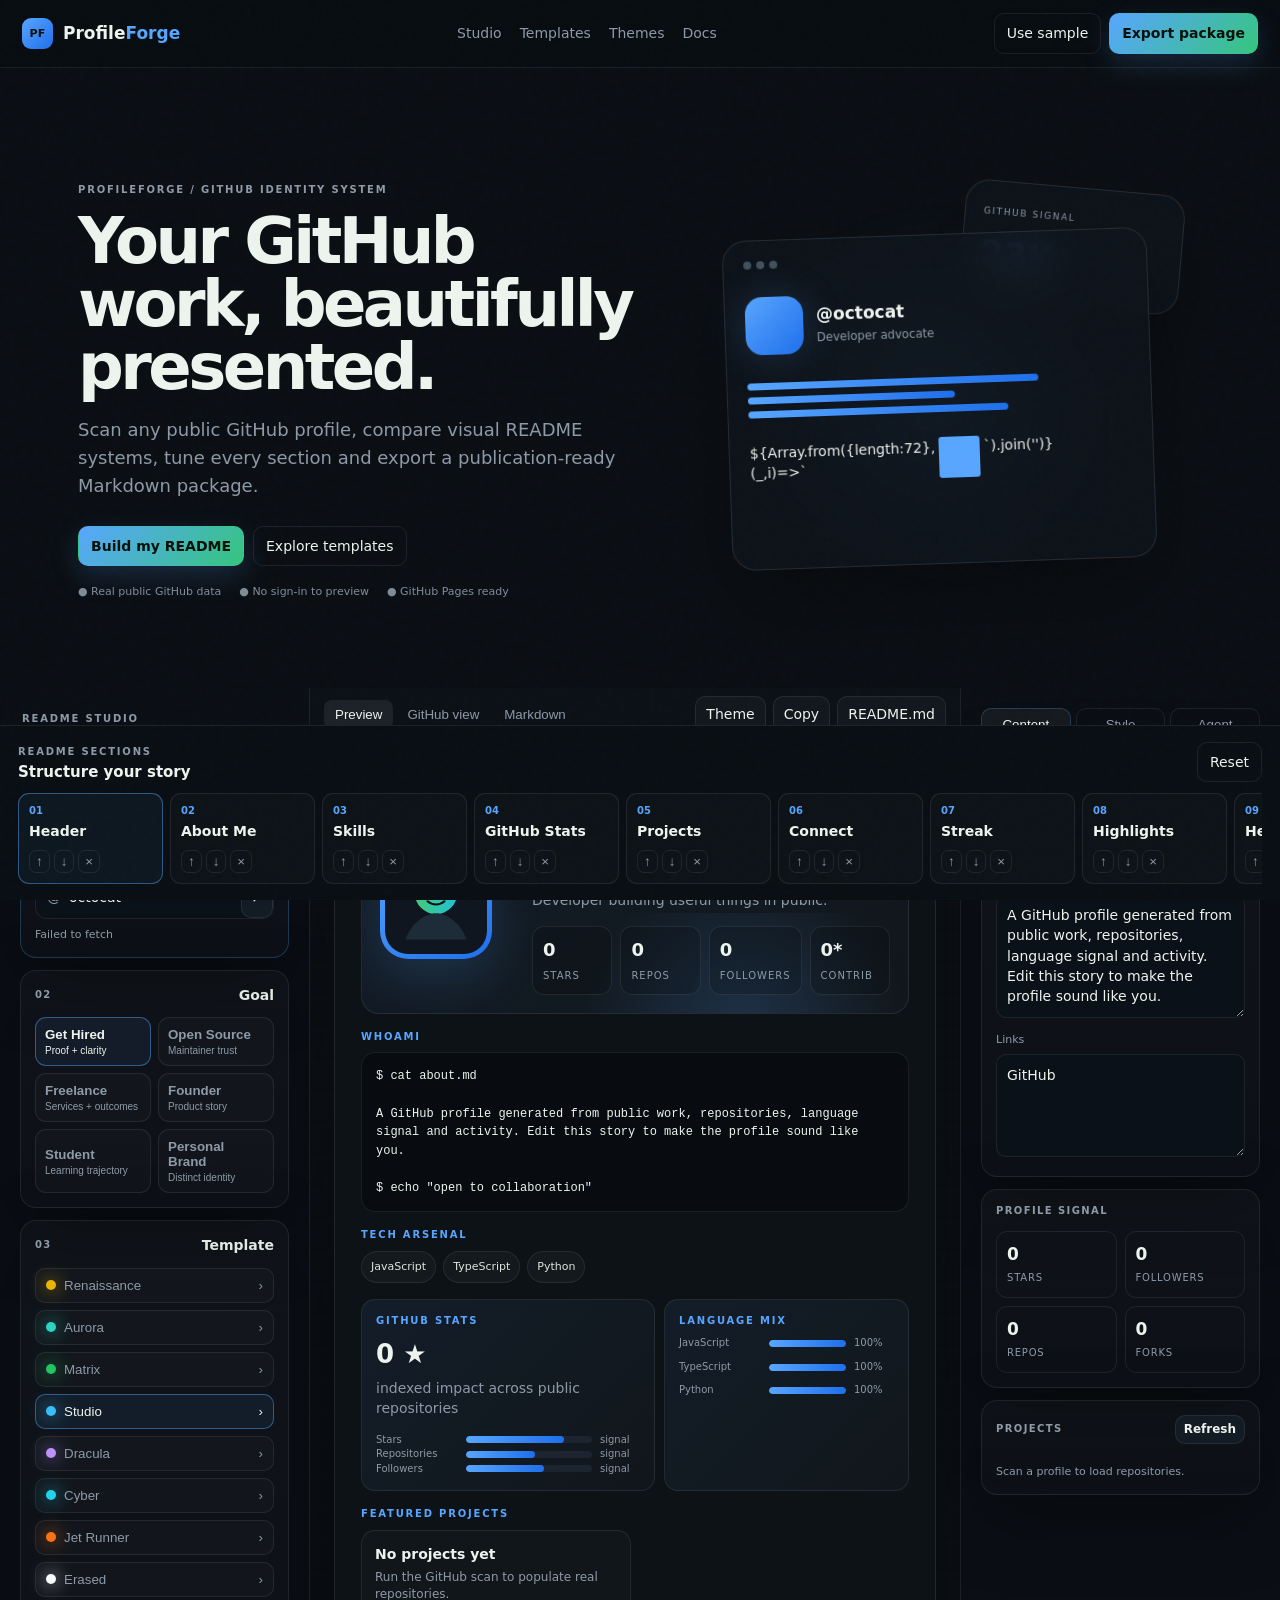
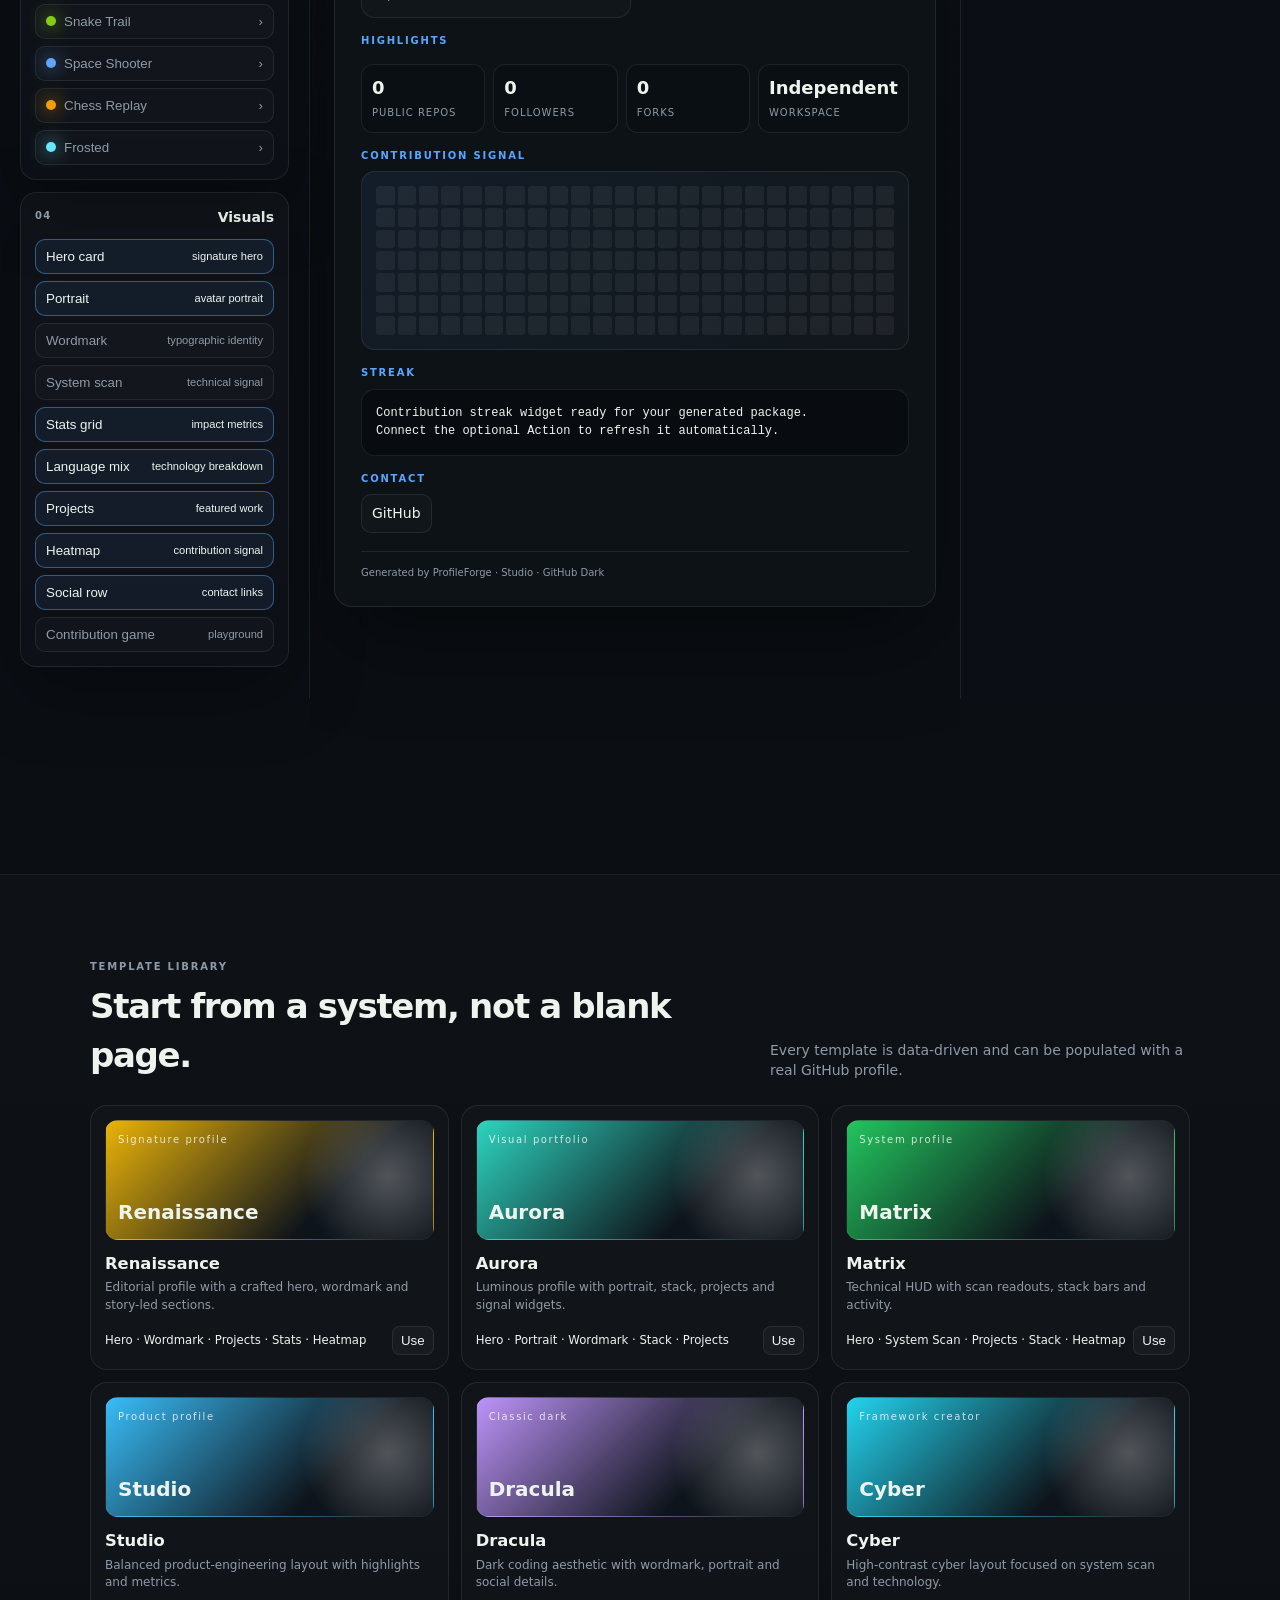
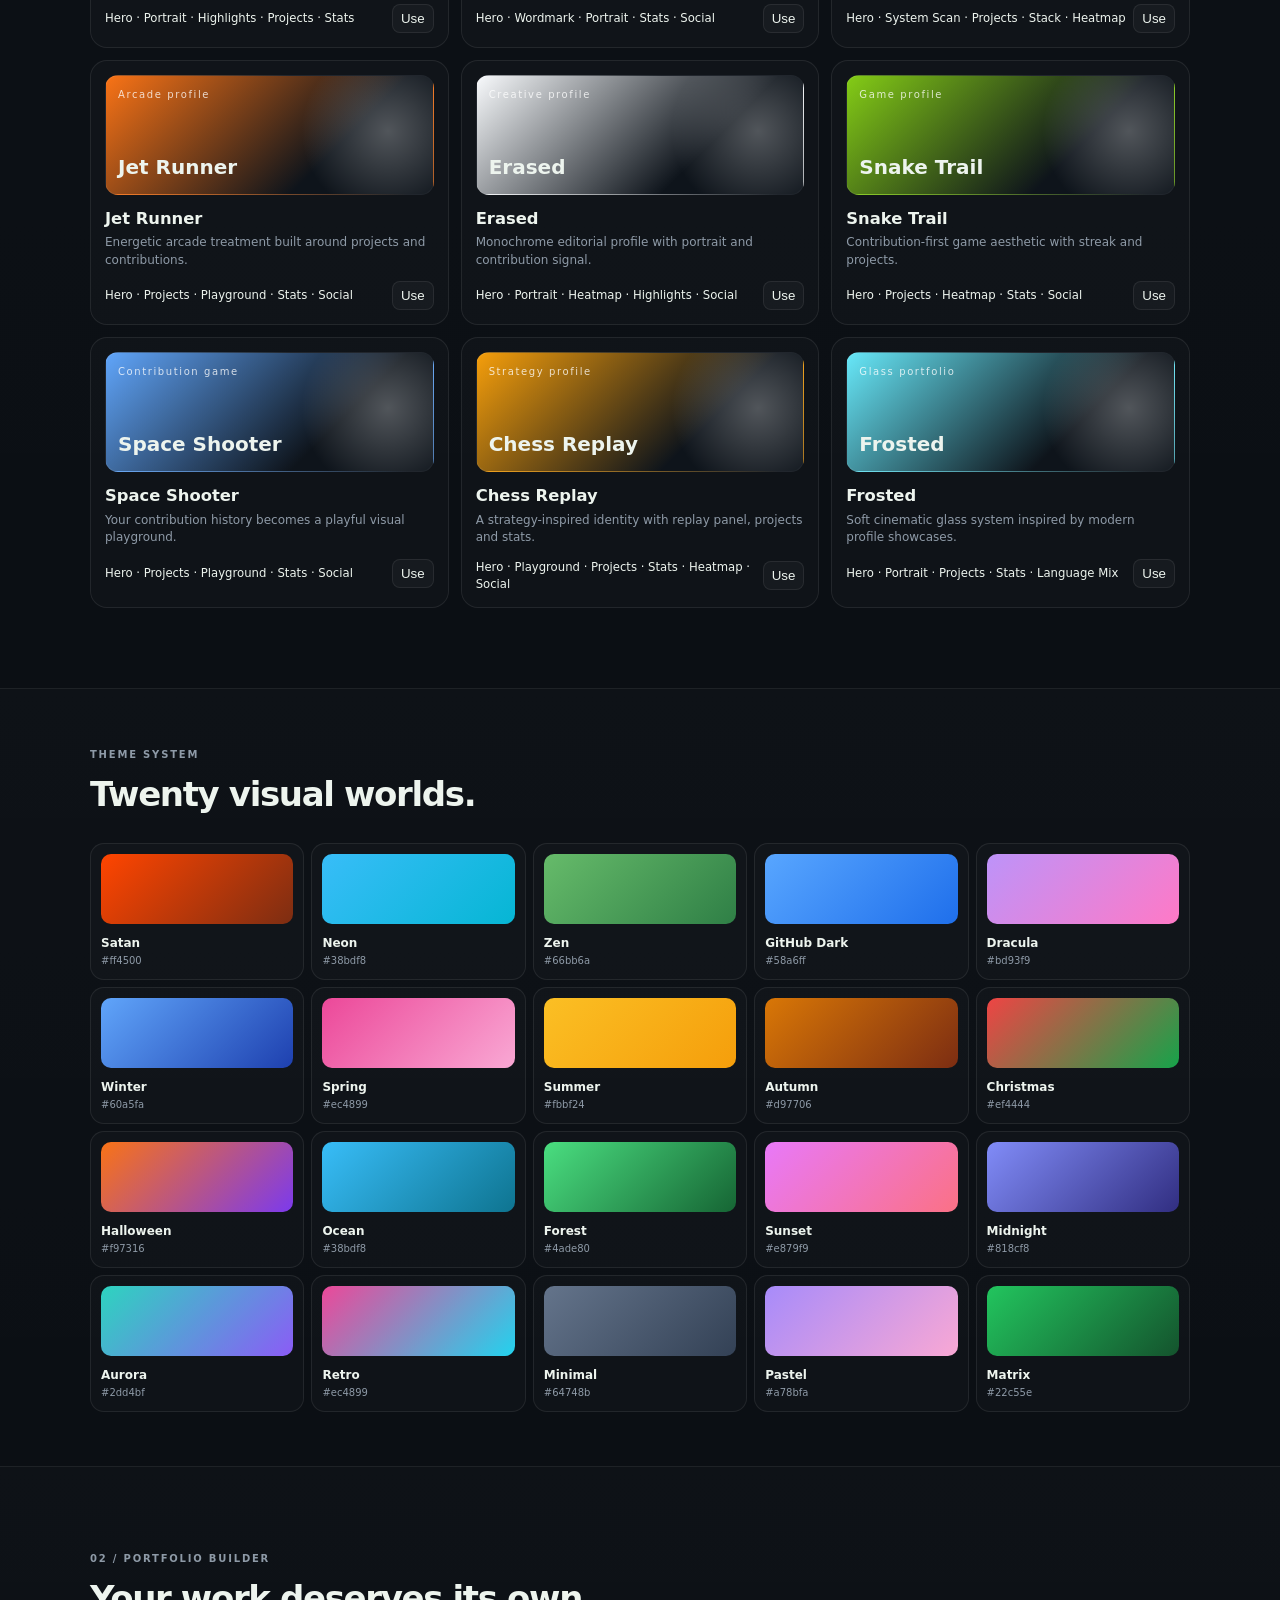
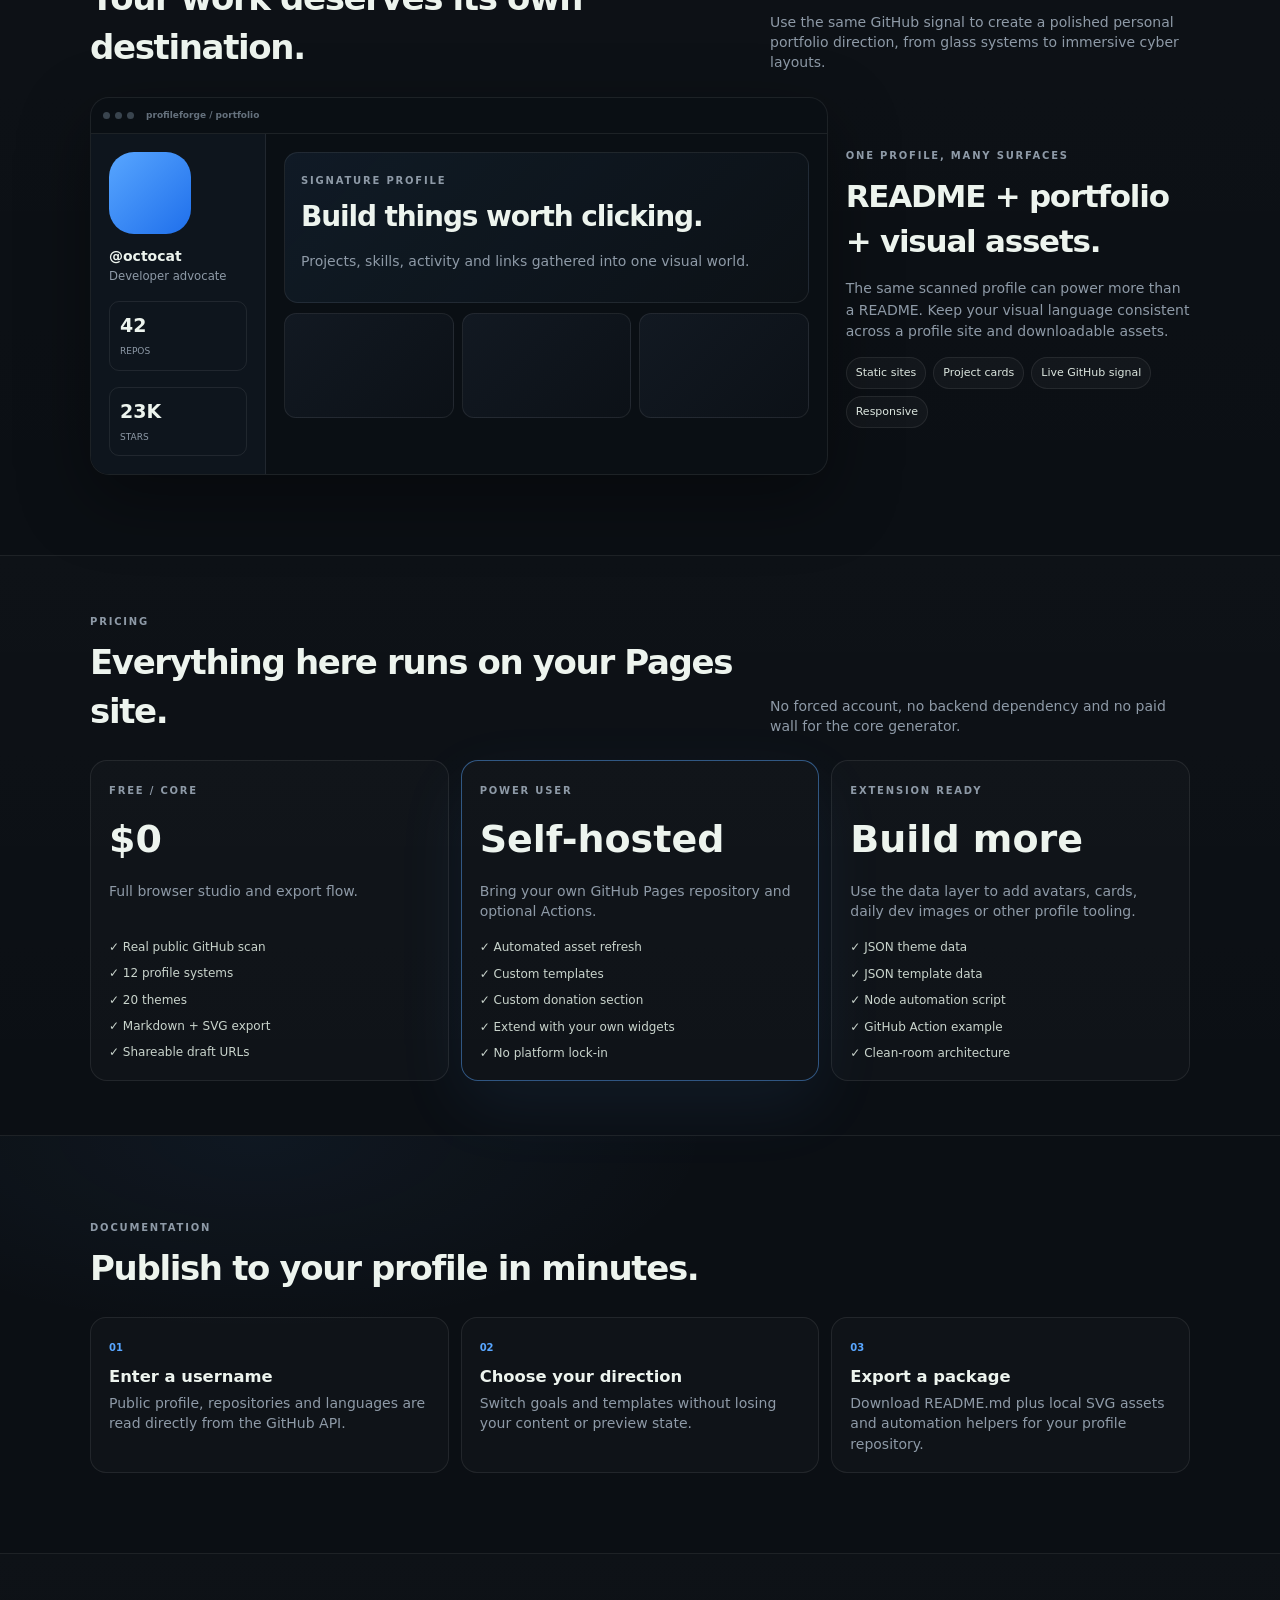
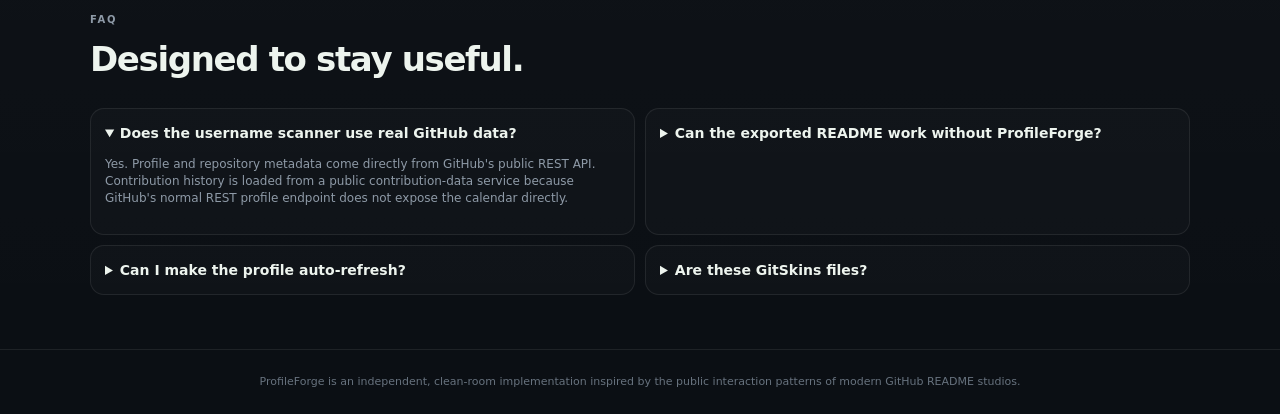
==== commit 48e73876: "Add files via upload" ====
--- a/index.html
+++ b/index.html
@@ -1,146 +1,226 @@
 <!doctype html>
 <html lang="en">
 <head>
-<meta charset="utf-8" />
-<meta name="viewport" content="width=device-width,initial-scale=1" />
-<meta name="theme-color" content="#07090d" />
-<meta name="description" content="README Studio — a GitHub profile and README generator inspired by cinematic developer studio interfaces." />
-<title>README Studio — GitHub Profile Builder</title>
-<style>
-:root{--bg:#07090d;--bg2:#0c1117;--panel:#0d1218ee;--panel2:#101820ee;--line:#1d2731;--muted:#8995a5;--text:#eaf0f5;--soft:#b9c4cf;--accent:#58a6ff;--accent2:#00d084;--good:#3ddc97;--danger:#ff6b6b;--shadow:0 24px 80px rgba(0,0,0,.42);--radius:18px}
-*{box-sizing:border-box}html{scroll-behavior:smooth}body{margin:0;background:radial-gradient(circle at 20% 0,#112235 0,transparent 35%),radial-gradient(circle at 90% 10%,#0b2630 0,transparent 28%),var(--bg);color:var(--text);font:500 14px/1.5 Inter,ui-sans-serif,system-ui,-apple-system,BlinkMacSystemFont,"Segoe UI",sans-serif;overflow:hidden}
-button,input,select,textarea{font:inherit}button{color:inherit}a{color:inherit;text-decoration:none}.mono{font-family:"SFMono-Regular",Consolas,monospace}.app{height:100vh;display:grid;grid-template-columns:250px minmax(0,1fr) 360px;grid-template-rows:1fr 148px;gap:10px;padding:10px;background-image:linear-gradient(rgba(255,255,255,.018) 1px,transparent 1px),linear-gradient(90deg,rgba(255,255,255,.018) 1px,transparent 1px);background-size:28px 28px}
-.sidebar,.inspector,.timeline,.topbar,.canvas-wrap,.modal-card{background:linear-gradient(180deg,rgba(18,24,31,.93),rgba(10,14,18,.96));border:1px solid var(--line);box-shadow:var(--shadow);backdrop-filter:blur(22px)}
-.sidebar,.inspector{border-radius:20px;overflow:hidden}.sidebar{padding:18px;display:flex;flex-direction:column;min-height:0}.brand{display:flex;align-items:center;gap:11px;font-weight:900;letter-spacing:.03em;margin-bottom:18px}.brand-mark{width:36px;height:36px;border-radius:11px;background:conic-gradient(from 30deg,#20e8a6,#58a6ff,#b66cff,#20e8a6);box-shadow:0 0 35px color-mix(in srgb,var(--accent) 45%,transparent);position:relative}.brand-mark:after{content:"GS";position:absolute;inset:2px;border-radius:9px;background:#080b10;display:grid;place-items:center;font-size:11px}.brand-title{font-size:14px}.brand-sub{font-size:10px;color:var(--muted);letter-spacing:.12em;text-transform:uppercase}.nav-tabs{display:grid;grid-template-columns:1fr 1fr 1fr;gap:5px;margin:4px 0 14px}.tab{border:1px solid var(--line);background:#0a0f14;padding:8px;border-radius:10px;color:var(--muted);font-size:11px;cursor:pointer}.tab.active{color:#fff;border-color:#3a4b5b;background:#111a22;box-shadow:inset 0 0 18px rgba(88,166,255,.08)}.side-section{margin-top:12px}.side-label{font-size:10px;color:#647181;text-transform:uppercase;letter-spacing:.15em;margin-bottom:8px}.theme-grid{display:grid;grid-template-columns:1fr 1fr;gap:7px;max-height:330px;overflow:auto;padding-right:2px}.theme{padding:9px;border:1px solid var(--line);border-radius:10px;background:#0a0e13;cursor:pointer;display:flex;align-items:center;gap:8px}.theme:hover{border-color:#344657}.theme.active{border-color:color-mix(in srgb,var(--accent) 70%,#394756);background:linear-gradient(180deg,#111a22,#0b1116)}.swatch{width:15px;height:15px;border-radius:50%;box-shadow:0 0 15px currentColor}.theme span{font-size:11px;color:#c8d1db}.side-footer{margin-top:auto;border-top:1px solid var(--line);padding-top:12px;color:var(--muted);font-size:10px}.status-dot{width:6px;height:6px;border-radius:50%;display:inline-block;background:#3ddc97;box-shadow:0 0 10px #3ddc97;margin-right:5px}
-.main{min-width:0;display:flex;flex-direction:column;gap:10px;min-height:0}.topbar{border-radius:16px;padding:10px 12px;display:flex;gap:10px;align-items:center}.username{flex:1;min-width:0;background:#080d12;border:1px solid #202b35;border-radius:12px;padding:11px 13px;display:flex;align-items:center;gap:9px}.username .prefix{color:var(--muted)}.username input{width:100%;border:0;outline:0;background:transparent;color:#fff}.primary{border:0;border-radius:12px;padding:11px 16px;background:linear-gradient(135deg,var(--accent),#7ed0ff);color:#081018;font-weight:850;cursor:pointer}.ghost{background:#0b1015;border:1px solid #25313d;border-radius:12px;padding:10px 13px;color:#d0d8df;cursor:pointer}.ghost:hover,.primary:hover{filter:brightness(1.06)}.chips{display:flex;gap:6px;align-items:center}.chip{font-size:10px;padding:5px 7px;border-radius:999px;border:1px solid #28333e;color:#94a0ad}.chip.good{color:#80ffc3;border-color:#20583f}.canvas-wrap{border-radius:20px;min-height:0;display:flex;flex-direction:column;overflow:hidden}.canvas-toolbar{height:50px;border-bottom:1px solid var(--line);display:flex;align-items:center;justify-content:space-between;padding:0 13px}.toolbar-left{display:flex;gap:6px}.switch{padding:7px 10px;border-radius:8px;border:1px solid var(--line);background:#0a0f14;color:#8693a0;font-size:11px;cursor:pointer}.switch.active{color:#fff;background:#121b24;border-color:#394a59}.canvas{min-height:0;overflow:auto;padding:20px;background:radial-gradient(circle at 50% -10%,color-mix(in srgb,var(--accent) 12%,transparent),transparent 30%),#080c11}.readme{max-width:930px;margin:0 auto;border:1px solid #222d38;background:#0b1015;border-radius:18px;box-shadow:0 25px 70px rgba(0,0,0,.35);padding:28px}.profile-mini{display:grid;grid-template-columns:86px 1fr auto;gap:18px;align-items:center;padding-bottom:24px;margin-bottom:22px;border-bottom:1px solid #202933}.avatar{width:86px;height:86px;border-radius:20px;object-fit:cover;border:2px solid color-mix(in srgb,var(--accent) 65%,#202933);box-shadow:0 0 32px color-mix(in srgb,var(--accent) 35%,transparent)}.name{font-size:25px;font-weight:900;margin:0}.handle{color:var(--muted);font-size:12px}.bio{margin-top:7px;color:#b9c4cf;font-size:13px}.metric-row{display:flex;gap:7px;flex-wrap:wrap;justify-content:flex-end}.metric{border:1px solid #25313d;background:#0d141b;border-radius:10px;padding:8px 10px;min-width:82px;text-align:center}.metric strong{display:block;font-size:15px}.metric span{font-size:9px;color:#778391;text-transform:uppercase;letter-spacing:.12em}.hero-card{position:relative;overflow:hidden;border:1px solid #263441;border-radius:16px;min-height:190px;padding:22px;background:radial-gradient(circle at 78% 30%,color-mix(in srgb,var(--accent) 22%,transparent),transparent 32%),linear-gradient(135deg,#0b1219,#0a0e13)}.hero-card:after{content:"";position:absolute;inset:auto -10% -65% -10%;height:220px;background:linear-gradient(transparent,color-mix(in srgb,var(--accent) 18%,transparent));filter:blur(15px);transform:skewY(-5deg)}.eyebrow{font-size:9px;color:var(--accent);letter-spacing:.18em;text-transform:uppercase}.hero-card h2{font-size:34px;line-height:1.02;margin:12px 0 9px}.hero-card p{margin:0;color:#afbac4;max-width:570px}.ascii{margin-top:16px;font:8px/1.05 "SFMono-Regular",monospace;color:color-mix(in srgb,var(--accent) 75%,#b5e9ff);white-space:pre;opacity:.8}.section{margin-top:18px}.section h3{font-size:14px;margin:0 0 10px}.section-meta{display:flex;justify-content:space-between;align-items:center;margin-bottom:8px}.tiny{color:#667382;font-size:9px}.cards{display:grid;grid-template-columns:repeat(2,minmax(0,1fr));gap:10px}.project-card,.stat-card,.lang-card,.connect-card,.feature-card{border:1px solid #202c37;background:#0c131a;border-radius:14px;padding:14px}.project-card{min-height:118px}.project-head{display:flex;justify-content:space-between;gap:10px}.project-name{font-weight:800}.repo-pill{font-size:9px;color:#71c7ff;border:1px solid #25445a;border-radius:999px;padding:3px 6px}.project-desc{font-size:11px;color:#8997a5;margin:7px 0 13px}.project-foot{display:flex;justify-content:space-between;color:#657382;font-size:10px}.stats-grid{display:grid;grid-template-columns:1.1fr .9fr;gap:10px}.big-impact{font-size:31px;font-weight:900;margin-top:4px}.bar-stack{display:grid;gap:7px;margin-top:12px}.bar{height:6px;border-radius:10px;background:#151e27;overflow:hidden}.bar i{display:block;height:100%;background:linear-gradient(90deg,var(--accent),color-mix(in srgb,var(--accent) 45%,#fff));border-radius:10px}.lang-list{display:grid;gap:7px}.lang-line{display:grid;grid-template-columns:80px 1fr 42px;gap:7px;align-items:center;font-size:10px}.lang-line b{text-align:right;color:#a9b5c1}.heatmap{display:grid;grid-template-columns:repeat(53,1fr);gap:2px;padding:10px;border:1px solid #1e2933;border-radius:10px;background:#091018}.cell{aspect-ratio:1;border-radius:2px;background:#121a21}.cell.l1{background:color-mix(in srgb,var(--accent) 20%,#10171e)}.cell.l2{background:color-mix(in srgb,var(--accent) 40%,#10171e)}.cell.l3{background:color-mix(in srgb,var(--accent) 65%,#10171e)}.cell.l4{background:color-mix(in srgb,var(--accent) 90%,#10171e);box-shadow:0 0 5px color-mix(in srgb,var(--accent) 28%,transparent)}.support{display:flex;justify-content:space-between;align-items:center}.support a{color:var(--accent);font-size:11px}.md{font:11px/1.55 "SFMono-Regular",Consolas,monospace;white-space:pre-wrap;color:#d4dde6;background:#0a0f14;border:1px solid #202a34;border-radius:12px;padding:16px;min-height:400px}.gh-view{background:#fff;color:#24292f;border-radius:12px;padding:26px}.gh-view h1{font-size:28px;color:#24292f}.gh-view p,.gh-view li{color:#3f4650}.gh-view .gh-card{border:1px solid #d0d7de;border-radius:8px;padding:14px;margin:8px 0}
-.inspector{padding:0;display:flex;flex-direction:column;min-height:0}.inspector-head{padding:16px 16px 12px;border-bottom:1px solid var(--line)}.inspector-head h2{margin:0;font-size:15px}.inspector-tabs{display:flex;gap:5px;margin-top:11px}.inspector-body{padding:15px;overflow:auto}.field{margin-bottom:15px}.field label{display:block;font-size:10px;color:#71808e;text-transform:uppercase;letter-spacing:.1em;margin-bottom:6px}.field input,.field select,.field textarea{width:100%;background:#090e13;border:1px solid #26323d;border-radius:9px;padding:9px 10px;color:#edf2f6;outline:none}.field textarea{min-height:90px;resize:vertical}.goal-grid{display:grid;gap:6px}.goal{border:1px solid var(--line);border-radius:10px;padding:10px;background:#0a0f14;cursor:pointer}.goal.active{border-color:var(--accent);box-shadow:inset 0 0 0 1px color-mix(in srgb,var(--accent) 20%,transparent)}.goal b{display:block;font-size:11px}.goal span{display:block;color:#72808e;font-size:9px;margin-top:2px}.visual-list{display:grid;grid-template-columns:1fr 1fr;gap:7px}.visual{border:1px solid var(--line);background:#0a0f14;border-radius:10px;padding:9px;cursor:pointer;min-height:75px}.visual.active{border-color:var(--accent)}.visual .vicon{font-size:18px}.visual b{display:block;font-size:10px;margin-top:4px}.visual span{font-size:8px;color:#72808e}.range{width:100%}.check-row{display:flex;justify-content:space-between;align-items:center;padding:9px 0;border-bottom:1px solid #18212a}.toggle{width:38px;height:21px;background:#202b35;border-radius:99px;position:relative;border:0;cursor:pointer}.toggle i{position:absolute;width:15px;height:15px;border-radius:50%;background:#8896a3;top:2px;left:2px;transition:.2s}.toggle.on{background:color-mix(in srgb,var(--accent) 55%,#1d2731)}.toggle.on i{left:20px;background:#fff}.button-row{display:flex;gap:7px;flex-wrap:wrap}.button-row button{flex:1;min-width:100px}.timeline{grid-column:1/-1;border-radius:18px;padding:11px;display:flex;flex-direction:column;min-height:0}.timeline-head{display:flex;justify-content:space-between;align-items:center;padding:0 3px 8px}.timeline-head b{font-size:12px}.section-track{display:grid;grid-auto-flow:column;grid-auto-columns:minmax(145px,1fr);gap:7px;overflow:auto}.track-item{border:1px solid #202c36;border-radius:11px;background:#0a0f14;padding:8px;cursor:pointer;position:relative}.track-item.active{border-color:var(--accent);background:#0d151d}.track-item .num{display:inline-grid;place-items:center;width:20px;height:20px;border-radius:6px;background:#141d26;color:#8e9ba8;font-size:9px;margin-right:5px}.track-item b{font-size:10px}.track-item small{display:block;color:#6d7a88;margin-top:4px;font-size:8px}.track-actions{position:absolute;right:7px;bottom:7px;display:flex;gap:3px}.track-actions button{width:22px;height:20px;border:1px solid #24313d;background:#0b1015;border-radius:5px;font-size:9px;cursor:pointer}.modal{position:fixed;inset:0;background:rgba(0,0,0,.58);backdrop-filter:blur(8px);display:none;place-items:center;padding:20px;z-index:99}.modal.open{display:grid}.modal-card{width:min(760px,100%);border-radius:20px;padding:20px;max-height:85vh;overflow:auto}.modal-head{display:flex;justify-content:space-between;align-items:center}.close{border:1px solid var(--line);background:#0a0f14;border-radius:9px;padding:6px 9px;cursor:pointer}.toast{position:fixed;right:22px;bottom:22px;background:#0d151c;border:1px solid #30404e;box-shadow:var(--shadow);padding:11px 14px;border-radius:10px;opacity:0;transform:translateY(10px);pointer-events:none;transition:.2s;z-index:120}.toast.show{opacity:1;transform:none}.loading{display:grid;place-items:center;min-height:300px;color:#788694}.spinner{width:32px;height:32px;border:3px solid #20303c;border-top-color:var(--accent);border-radius:50%;animation:spin 1s linear infinite}@keyframes spin{to{transform:rotate(360deg)}}
-@media(max-width:1200px){.app{grid-template-columns:215px minmax(0,1fr) 320px}.cards{grid-template-columns:1fr}.profile-mini{grid-template-columns:72px 1fr}.metric-row{grid-column:1/-1;justify-content:flex-start}.avatar{width:72px;height:72px}}@media(max-width:980px){body{overflow:auto}.app{height:auto;min-height:100vh;grid-template-columns:1fr;grid-template-rows:auto auto auto;overflow:visible}.sidebar{max-height:none}.theme-grid{max-height:180px}.main{min-height:720px}.inspector{min-height:500px}.timeline{grid-column:auto}.sidebar{order:1}.main{order:2}.inspector{order:3}.timeline{order:4}.topbar{position:sticky;top:0;z-index:5}.canvas{min-height:650px}}@media(max-width:650px){.topbar{flex-wrap:wrap}.username{width:100%;flex-basis:100%}.chips{margin-left:auto}.readme{padding:15px}.hero-card h2{font-size:27px}.stats-grid{grid-template-columns:1fr}.visual-list{grid-template-columns:1fr}.profile-mini{grid-template-columns:64px 1fr}.avatar{width:64px;height:64px}.metric{min-width:70px}.section-track{grid-auto-columns:125px}}
-</style>
+  <meta charset="utf-8">
+  <meta name="viewport" content="width=device-width, initial-scale=1">
+  <meta name="theme-color" content="#0b0f14">
+  <meta name="description" content="A GitHub README Studio with real public GitHub data, visual templates, themes and exportable README packages.">
+  <title>ProfileForge — GitHub README Studio</title>
+  <link rel="icon" href="assets/favicon.svg" type="image/svg+xml">
+  <link rel="stylesheet" href="css/styles.css">
 </head>
 <body>
-<div class="app" id="app">
-  <aside class="sidebar">
-    <div class="brand"><div class="brand-mark"></div><div><div class="brand-title">GitSkins Studio</div><div class="brand-sub">README Builder</div></div></div>
-    <div class="nav-tabs"><button class="tab active" data-side="profile">Profile</button><button class="tab" data-side="visuals">Visuals</button><button class="tab" data-side="links">Links</button></div>
-    <div id="profileSide">
-      <div class="side-section"><div class="side-label">README Goal</div><div class="goal-grid" id="goalList"></div></div>
-      <div class="side-section"><div class="side-label">Skin Templates</div><div class="theme-grid" id="themeList"></div></div>
+  <div class="app-shell">
+    <header class="topbar">
+      <a class="brand" href="#" aria-label="ProfileForge home">
+        <span class="brand-mark">PF</span>
+        <span class="brand-name">Profile<span>Forge</span></span>
+      </a>
+      <nav class="topnav" aria-label="Primary">
+        <a href="#studio">Studio</a>
+        <a href="#templates">Templates</a>
+        <a href="#themes">Themes</a>
+        <a href="#docs">Docs</a>
+      </nav>
+      <div class="top-actions">
+        <button class="ghost-btn" id="sampleBtn">Use sample</button>
+        <button class="primary-btn" id="exportBtn">Export package</button>
+      </div>
+    </header>
+
+    <section id="home" class="landing-hero">
+  <div class="landing-copy">
+    <span class="eyebrow">PROFILEFORGE / GITHUB IDENTITY SYSTEM</span>
+    <h1>Your GitHub work, beautifully presented.</h1>
+    <p>Scan any public GitHub profile, compare visual README systems, tune every section and export a publication-ready Markdown package.</p>
+    <div class="landing-actions"><button class="primary-btn" id="heroStartBtn">Build my README</button><a class="ghost-btn" href="#templates">Explore templates</a></div>
+    <div class="landing-proof"><span>● Real public GitHub data</span><span>● No sign-in to preview</span><span>● GitHub Pages ready</span></div>
+  </div>
+  <div class="landing-art">
+    <div class="art-glow"></div><div class="art-card art-back"><span>GITHUB SIGNAL</span><strong>23K</strong><small>stars indexed</small></div>
+    <div class="art-card art-main"><div class="art-mini-top"><span class="dot"></span><span class="dot"></span><span class="dot"></span></div><div class="art-profile"><div class="art-avatar"></div><div><b>@octocat</b><small>Developer advocate</small></div></div><div class="art-bars"><i style="width:76%"></i><i style="width:54%"></i><i style="width:68%"></i></div><div class="art-grid">${Array.from({length:72},(_,i)=>`<span style="opacity:${.12+(i%6)*.14}"></span>`).join('')}</div></div>
+  </div>
+</section>
+
+<main id="studio" class="workspace">
+      <aside class="sidebar left-panel">
+        <div class="panel-heading">
+          <div>
+            <div class="eyebrow">README STUDIO</div>
+            <h1>Build a profile with a point of view.</h1>
+          </div>
+        </div>
+
+        <section class="panel-card scanner-card">
+          <div class="section-title"><span>01</span> GitHub profile</div>
+          <label class="field-label" for="usernameInput">Username</label>
+          <div class="input-row">
+            <span class="prefix">@</span>
+            <input id="usernameInput" autocomplete="off" spellcheck="false" placeholder="your-github-username">
+            <button class="icon-btn" id="scanBtn" title="Scan profile">↗</button>
+          </div>
+          <div class="hint" id="scanStatus">Public GitHub data only. No sign-in required.</div>
+        </section>
+
+        <section class="panel-card">
+          <div class="section-title"><span>02</span> Goal</div>
+          <div class="goal-grid" id="goalGrid"></div>
+        </section>
+
+        <section class="panel-card">
+          <div class="section-title"><span>03</span> Template</div>
+          <div class="template-list" id="templateList"></div>
+        </section>
+
+        <section class="panel-card">
+          <div class="section-title"><span>04</span> Visuals</div>
+          <div class="visual-list" id="visualList"></div>
+        </section>
+      </aside>
+
+      <section class="canvas-column">
+        <div class="canvas-toolbar">
+          <div class="canvas-tabs">
+            <button class="tab active" data-view="preview">Preview</button>
+            <button class="tab" data-view="github">GitHub view</button>
+            <button class="tab" data-view="markdown">Markdown</button>
+          </div>
+          <div class="toolbar-right">
+            <button class="pill-btn" id="themeQuickBtn">Theme</button>
+            <button class="pill-btn" id="copyBtn">Copy</button>
+            <button class="pill-btn" id="downloadBtn">README.md</button>
+          </div>
+        </div>
+
+        <div class="canvas-wrap">
+          <div class="canvas-grid"></div>
+          <article id="previewCanvas" class="readme-canvas"></article>
+          <pre id="markdownCanvas" class="markdown-canvas hidden" aria-label="Generated Markdown"></pre>
+        </div>
+      </section>
+
+      <aside class="sidebar right-panel">
+        <div class="panel-tabs">
+          <button class="panel-tab active" data-inspector="content">Content</button>
+          <button class="panel-tab" data-inspector="style">Style</button>
+          <button class="panel-tab" data-inspector="automation">Agent</button>
+        </div>
+
+        <div id="inspectorContent" class="inspector-pane active">
+          <section class="panel-card selected-card">
+            <div class="section-title"><span>EDITING</span><strong id="editingTitle">Header</strong></div>
+            <label class="field-label" for="headlineInput">Headline</label>
+            <input class="text-field" id="headlineInput" placeholder="A short, specific positioning line">
+            <label class="field-label" for="aboutInput">About</label>
+            <textarea class="text-field textarea" id="aboutInput" rows="5" placeholder="Write a concise developer story."></textarea>
+            <label class="field-label" for="linksInput">Links</label>
+            <textarea class="text-field textarea" id="linksInput" rows="4" placeholder="GitHub | LinkedIn | Website"></textarea>
+          </section>
+
+          <section class="panel-card">
+            <div class="section-title"><span>PROFILE SIGNAL</span></div>
+            <div class="signal-grid" id="signalGrid"></div>
+          </section>
+
+          <section class="panel-card">
+            <div class="section-title"><span>PROJECTS</span><button class="mini-btn" id="refreshProjectsBtn">Refresh</button></div>
+            <div class="project-picker" id="projectPicker"></div>
+          </section>
+        </div>
+
+        <div id="inspectorStyle" class="inspector-pane">
+          <section class="panel-card">
+            <div class="section-title"><span>THEME</span></div>
+            <div class="theme-grid" id="themeGrid"></div>
+          </section>
+          <section class="panel-card">
+            <div class="section-title"><span>DENSITY</span></div>
+            <div class="segmented" id="densityControl">
+              <button data-density="compact">Compact</button>
+              <button data-density="balanced" class="active">Balanced</button>
+              <button data-density="cinematic">Cinematic</button>
+            </div>
+          </section>
+          <section class="panel-card">
+            <div class="section-title"><span>EFFECTS</span></div>
+            <label class="toggle-row"><span>Glass panels</span><input type="checkbox" data-effect="glass" checked></label>
+            <label class="toggle-row"><span>Glow edges</span><input type="checkbox" data-effect="glow" checked></label>
+            <label class="toggle-row"><span>Noise texture</span><input type="checkbox" data-effect="noise" checked></label>
+          </section>
+        </div>
+
+        <div id="inspectorAutomation" class="inspector-pane">
+          <section class="panel-card">
+            <div class="section-title"><span>PROFILE AGENT</span></div>
+            <p class="agent-copy">This browser-only agent does not call an AI API. It derives suggestions from public GitHub signal, project topics, languages and the selected goal.</p>
+            <button class="primary-btn full" id="improveBtn">Improve my README</button>
+            <div class="suggestion-box" id="suggestionBox"></div>
+          </section>
+          <section class="panel-card">
+            <div class="section-title"><span>SHAREABLE STATE</span></div>
+            <button class="ghost-btn full" id="copyLinkBtn">Copy studio link</button>
+            <div class="hint">The URL stores username, template, theme and goal so you can share a draft.</div>
+          </section>
+        </div>
+      </aside>
+    </main>
+
+    <section class="timeline-bar" aria-label="README sections">
+      <div class="timeline-head">
+        <div><span class="eyebrow">README SECTIONS</span><strong>Structure your story</strong></div>
+        <button class="ghost-btn" id="resetSectionsBtn">Reset</button>
+      </div>
+      <div class="timeline" id="timeline"></div>
+    </section>
+
+    <section id="templates" class="catalog-section">
+      <div class="catalog-head">
+        <div><span class="eyebrow">TEMPLATE LIBRARY</span><h2>Start from a system, not a blank page.</h2></div>
+        <p>Every template is data-driven and can be populated with a real GitHub profile.</p>
+      </div>
+      <div class="catalog-grid" id="catalogGrid"></div>
+    </section>
+
+    <section id="themes" class="catalog-section compact-section">
+      <div class="catalog-head">
+        <div><span class="eyebrow">THEME SYSTEM</span><h2>Twenty visual worlds.</h2></div>
+      </div>
+      <div class="theme-catalog" id="themeCatalog"></div>
+    </section>
+
+    <section id="portfolio" class="catalog-section">
+  <div class="catalog-head"><div><span class="eyebrow">02 / PORTFOLIO BUILDER</span><h2>Your work deserves its own destination.</h2></div><p>Use the same GitHub signal to create a polished personal portfolio direction, from glass systems to immersive cyber layouts.</p></div>
+  <div class="portfolio-showcase"><article class="portfolio-browser"><div class="browser-bar"><span></span><span></span><span></span><b>profileforge / portfolio</b></div><div class="browser-body"><div class="browser-side"><div class="browser-avatar"></div><b>@octocat</b><small>Developer advocate</small><div class="side-stat"><b>42</b><span>repos</span></div><div class="side-stat"><b>23K</b><span>stars</span></div></div><div class="browser-content"><div class="browser-hero"><span class="eyebrow">SIGNATURE PROFILE</span><h3>Build things worth clicking.</h3><p>Projects, skills, activity and links gathered into one visual world.</p></div><div class="browser-cards"><div></div><div></div><div></div></div></div></div></article><div class="portfolio-copy"><span class="eyebrow">ONE PROFILE, MANY SURFACES</span><h3>README + portfolio + visual assets.</h3><p>The same scanned profile can power more than a README. Keep your visual language consistent across a profile site and downloadable assets.</p><div class="tag-row"><span class="tag">Static sites</span><span class="tag">Project cards</span><span class="tag">Live GitHub signal</span><span class="tag">Responsive</span></div></div></div>
+</section>
+<section id="pricing" class="catalog-section compact-section">
+  <div class="catalog-head"><div><span class="eyebrow">PRICING</span><h2>Everything here runs on your Pages site.</h2></div><p>No forced account, no backend dependency and no paid wall for the core generator.</p></div>
+  <div class="pricing-grid"><article class="price-card"><span class="eyebrow">FREE / CORE</span><h3>$0</h3><p>Full browser studio and export flow.</p><div class="price-list"><span>✓ Real public GitHub scan</span><span>✓ 12 profile systems</span><span>✓ 20 themes</span><span>✓ Markdown + SVG export</span><span>✓ Shareable draft URLs</span></div></article><article class="price-card featured"><span class="eyebrow">POWER USER</span><h3>Self-hosted</h3><p>Bring your own GitHub Pages repository and optional Actions.</p><div class="price-list"><span>✓ Automated asset refresh</span><span>✓ Custom templates</span><span>✓ Custom donation section</span><span>✓ Extend with your own widgets</span><span>✓ No platform lock-in</span></div></article><article class="price-card"><span class="eyebrow">EXTENSION READY</span><h3>Build more</h3><p>Use the data layer to add avatars, cards, daily dev images or other profile tooling.</p><div class="price-list"><span>✓ JSON theme data</span><span>✓ JSON template data</span><span>✓ Node automation script</span><span>✓ GitHub Action example</span><span>✓ Clean-room architecture</span></div></article></div>
+</section>
+
+<section id="docs" class="catalog-section docs-section">
+      <div class="catalog-head"><div><span class="eyebrow">DOCUMENTATION</span><h2>Publish to your profile in minutes.</h2></div></div>
+      <div class="docs-grid">
+        <article><span>01</span><h3>Enter a username</h3><p>Public profile, repositories and languages are read directly from the GitHub API.</p></article>
+        <article><span>02</span><h3>Choose your direction</h3><p>Switch goals and templates without losing your content or preview state.</p></article>
+        <article><span>03</span><h3>Export a package</h3><p>Download README.md plus local SVG assets and automation helpers for your profile repository.</p></article>
+      </div>
+    </section>
+
+    <section class="catalog-section compact-section"><div class="catalog-head"><div><span class="eyebrow">FAQ</span><h2>Designed to stay useful.</h2></div></div><div class="faq-grid"><details open><summary>Does the username scanner use real GitHub data?</summary><p>Yes. Profile and repository metadata come directly from GitHub's public REST API. Contribution history is loaded from a public contribution-data service because GitHub's normal REST profile endpoint does not expose the calendar directly.</p></details><details><summary>Can the exported README work without ProfileForge?</summary><p>Yes. The README is ordinary Markdown and the companion SVG assets are local files. Upload them into your profile repository.</p></details><details><summary>Can I make the profile auto-refresh?</summary><p>Yes. The repository includes an optional GitHub Actions workflow and a Node script for scheduled asset refreshes.</p></details><details><summary>Are these GitSkins files?</summary><p>No. This is an independent clean-room implementation inspired by public interaction patterns and publicly documented theme/template concepts. No proprietary source code or private assets are included.</p></details></div></section>
+
+<footer class="footer">ProfileForge is an independent, clean-room implementation inspired by the public interaction patterns of modern GitHub README studios.</footer>
+  </div>
+
+  <div class="toast" id="toast" role="status" aria-live="polite"></div>
+  <div class="modal-backdrop hidden" id="modalBackdrop">
+    <div class="modal" role="dialog" aria-modal="true" aria-labelledby="modalTitle">
+      <div class="modal-head"><div><span class="eyebrow">EXPORT</span><h2 id="modalTitle">Your README package</h2></div><button class="icon-btn" id="closeModal">×</button></div>
+      <p>Download the generated README and companion assets as separate files. The optional GitHub Action keeps external widgets refreshed.</p>
+      <div class="modal-actions"><button class="primary-btn" id="downloadPackageBtn">Download package</button><button class="ghost-btn" id="downloadActionBtn">Download Action</button></div>
+      <div class="modal-code"><code id="exportSummary"></code></div>
     </div>
-    <div id="visualSide" style="display:none">
-      <div class="side-section"><div class="side-label">Visual Library</div><div class="visual-list" id="visualList"></div></div>
-    </div>
-    <div id="linksSide" style="display:none">
-      <div class="side-section"><div class="side-label">Social Links</div><div id="linksEditor"></div><button class="ghost" id="addLink" style="width:100%;margin-top:8px">+ Add link</button></div>
-    </div>
-    <div class="side-footer"><span class="status-dot"></span> Public GitHub data only · local autosave<br><span id="saveStatus">ready</span></div>
-  </aside>
-  <main class="main">
-    <div class="topbar">
-      <div class="username"><span class="prefix">github.com/</span><input id="usernameInput" value="octocat" placeholder="username" spellcheck="false" /><span class="chip" id="profileChip">demo</span></div>
-      <button class="primary" id="scanBtn">Scan & Draft</button><button class="ghost" id="demoBtn">Demo</button><button class="ghost" id="exportBtn">Export</button>
-      <div class="chips"><span class="chip good" id="apiState">idle</span><span class="chip" id="themeChip">GitHub Dark</span></div>
-    </div>
-    <section class="canvas-wrap">
-      <div class="canvas-toolbar"><div class="toolbar-left"><button class="switch active" data-mode="preview">Preview</button><button class="switch" data-mode="github">GitHub view</button><button class="switch" data-mode="markdown">Markdown</button></div><div class="tiny" id="canvasNote">Live draft · updates as you edit controls</div></div>
-      <div class="canvas" id="canvas"></div>
-    </section>
-  </main>
-  <aside class="inspector">
-    <div class="inspector-head"><h2 id="inspectorTitle">Selected Section</h2><div class="inspector-tabs"><button class="switch active" data-inspect="content">Content</button><button class="switch" data-inspect="style">Style</button><button class="switch" data-inspect="agent">Agent</button></div></div>
-    <div class="inspector-body" id="inspectorBody"></div>
-  </aside>
-  <div class="timeline"><div class="timeline-head"><b>README Sections</b><span class="tiny">Select a section · reorder · remove · add optional blocks</span></div><div class="section-track" id="sectionTrack"></div></div>
-</div>
-<div class="modal" id="exportModal"><div class="modal-card"><div class="modal-head"><div><div class="side-label">EXPORT // READY</div><h2 style="margin:0">Your README.md</h2></div><button class="close" id="closeExport">Close</button></div><div style="margin:14px 0" class="button-row"><button class="primary" id="copyMd">Copy Markdown</button><button class="ghost" id="downloadMd">Download README.md</button></div><pre class="md" id="exportOutput"></pre></div></div>
-<div class="toast" id="toast"></div>
-<script>
-const THEMES=[
- ['satan','Satan','#ff4500'],['neon','Neon','#38bdf8'],['zen','Zen','#66bb6a'],['github-dark','GitHub Dark','#58a6ff'],['dracula','Dracula','#bd93f9'],['winter','Winter','#60a5fa'],['spring','Spring','#ec4899'],['summer','Summer','#fbbf24'],['autumn','Autumn','#d97706'],['christmas','Christmas','#ef4444'],['halloween','Halloween','#f97316'],['ocean','Ocean','#38bdf8'],['forest','Forest','#4ade80'],['sunset','Sunset','#e879f9'],['midnight','Midnight','#818cf8'],['aurora','Aurora','#2dd4bf'],['retro','Retro','#ec4899'],['minimal','Minimal','#64748b'],['pastel','Pastel','#a78bfa'],['matrix','Matrix','#22c55e']
-];
-const GOALS=[
- ['hired','Get Hired','Recruiter-friendly proof and contact path'],['opensource','Open Source','Maintainer credibility and contributor clarity'],['freelance','Freelance','Services, outcomes, and conversion'],['indie','Indie Hacker','Products, launches, builder momentum'],['student','Student','Learning velocity and project potential'],['founder','Founder','Product vision and technical ownership'],['brand','Personal Brand','Memorable developer positioning']
-];
-const VISUALS=[
- ['hero','▣','Hero Card','Default visual'],['3d','✦','3D Wordmark','Depth + glow'],['ascii','▤','ASCII Portrait','Terminal aesthetic'],['chess','♞','Chess','Interactive board visual'],['space','◉','Space Shooter','Contribution game'],['snake','⌁','Snake Trail','Contribution animation'],['erased','◌','Erased','Minimal animated graph'],['jet','➤','Jet Runner','Contribution animation'],['streak','≋','Contribution Streak','Animated streak']
-];
-const SECTION_CATALOG={
- header:{name:'Header',desc:'Identity, role, avatar and opening visual.',visuals:['hero','3d','ascii']},
- about:{name:'About Me',desc:'Short profile story and positioning.',visuals:['hero']},
- skills:{name:'Skills',desc:'Stack and technical focus.',visuals:['hero']},
- stats:{name:'GitHub Stats',desc:'Impact, stars, repositories and signal.',visuals:['streak']},
- projects:{name:'Projects',desc:'Featured repositories with proof.',visuals:['hero']},
- highlights:{name:'Highlights',desc:'Selected signals, interests and wins.',visuals:['ascii']},
- heatmap:{name:'Heatmap',desc:'Year-long contribution rhythm.',visuals:['erased','snake','space','jet']},
- connect:{name:'Connect',desc:'Portfolio and contact paths.',visuals:['hero']},
- support:{name:'Support',desc:'Donation links / support the work.',visuals:['hero']}
-};
-const state={username:'octocat',profile:null,repos:[],langs:{},contrib:[],contribTotals:{},theme:'github-dark',goal:'brand',mode:'preview',inspect:'content',selected:'header',social:[['GitHub','https://github.com/']],visuals:new Set(['hero']),sections:['header','about','skills','stats','projects','highlights','heatmap','connect'],agent:'Balanced',style:{motion:72,density:62,radius:14,glow:60},draft:null};
-const $=s=>document.querySelector(s);const $$=s=>[...document.querySelectorAll(s)];
-function esc(s=''){return String(s).replace(/[&<>"']/g,c=>({'&':'&amp;','<':'&lt;','>':'&gt;','"':'&quot;',"'":'&#039;'}[c]))}
-function fmt(n){return Intl.NumberFormat('en',{notation:'compact',maximumFractionDigits:1}).format(Number(n||0))}
-function save(){localStorage.setItem('readme-studio-v3',JSON.stringify({...state,social:state.social,visuals:[...state.visuals]}));$('#saveStatus').textContent='saved locally'}
-function load(){try{const x=JSON.parse(localStorage.getItem('readme-studio-v3'));if(!x)return;Object.assign(state,x);state.visuals=new Set(x.visuals||['hero']);}catch(e){}}
-function toast(msg){const t=$('#toast');t.textContent=msg;t.classList.add('show');setTimeout(()=>t.classList.remove('show'),2200)}
-function themeColor(){return THEMES.find(x=>x[0]===state.theme)?.[2]||'#58a6ff'}
-function applyTheme(){document.documentElement.style.setProperty('--accent',themeColor());$('#themeChip').textContent=THEMES.find(x=>x[0]===state.theme)?.[1]||state.theme}
-function renderSide(){
-  $('#goalList').innerHTML=GOALS.map(g=>`<div class="goal ${g[0]===state.goal?'active':''}" data-goal="${g[0]}"><b>${g[1]}</b><span>${g[2]}</span></div>`).join('');
-  $('#themeList').innerHTML=THEMES.map(t=>`<div class="theme ${t[0]===state.theme?'active':''}" data-theme="${t[0]}" style="color:${t[2]}"><span class="swatch" style="color:${t[2]};background:${t[2]}"></span><span>${t[1]}</span></div>`).join('');
-  $('#visualList').innerHTML=VISUALS.map(v=>`<div class="visual ${state.visuals.has(v[0])?'active':''}" data-visual="${v[0]}"><div class="vicon">${v[1]}</div><b>${v[2]}</b><span>${v[3]}</span></div>`).join('');
-  $('#linksEditor').innerHTML=state.social.map((x,i)=>`<div style="display:flex;gap:5px;margin-bottom:6px"><input data-li="${i}" data-k="0" value="${esc(x[0])}" placeholder="Label" style="width:42%;background:#090e13;border:1px solid #26323d;color:#fff;border-radius:8px;padding:7px"><input data-li="${i}" data-k="1" value="${esc(x[1])}" placeholder="URL" style="flex:1;background:#090e13;border:1px solid #26323d;color:#fff;border-radius:8px;padding:7px"><button class="ghost" data-rm="${i}" style="padding:6px 8px">×</button></div>`).join('');
-  $$('[data-goal]').forEach(e=>e.onclick=()=>{state.goal=e.dataset.goal;save();renderSide();renderCanvas();renderInspector()});
-  $$('[data-theme]').forEach(e=>e.onclick=()=>{state.theme=e.dataset.theme;applyTheme();save();renderSide();renderCanvas();});
-  $$('[data-visual]').forEach(e=>e.onclick=()=>{const id=e.dataset.visual;state.visuals.has(id)?state.visuals.delete(id):state.visuals.add(id);save();renderSide();renderCanvas();renderTimeline()});
-  $$('[data-li]').forEach(e=>e.oninput=()=>{state.social[+e.dataset.li][+e.dataset.k]=e.value;save();renderCanvas()});
-  $$('[data-rm]').forEach(e=>e.onclick=()=>{state.social.splice(+e.dataset.rm,1);save();renderSide();renderCanvas()});
-}
-async function githubFetch(url){const r=await fetch(url,{headers:{'Accept':'application/vnd.github+json'}});if(!r.ok)throw new Error(`${r.status}`);return r.json()}
-async function scan(username){state.username=username.replace(/^@/,'').trim(); if(!state.username)return; $('#apiState').textContent='scanning';$('#profileChip').textContent=state.username; $('#canvas').innerHTML='<div class="loading"><div><div class="spinner"></div><div style="margin-top:10px">Scanning public GitHub profile…</div></div></div>'; try{
- const p=await githubFetch(`https://api.github.com/users/${encodeURIComponent(state.username)}`);
- const repos=await githubFetch(`https://api.github.com/users/${encodeURIComponent(state.username)}/repos?per_page=100&sort=updated`);
- state.profile=p;state.repos=repos.filter(r=>!r.fork);state.langs={};state.repos.forEach(r=>{if(r.language)state.langs[r.language]=(state.langs[r.language]||0)+1});
- try{const c=await fetch(`https://github-contributions-api.jogruber.de/v4/${encodeURIComponent(state.username)}?y=last`).then(x=>x.ok?x.json():null);if(c){state.contrib=c.contributions||[];state.contribTotals=c.total||{}}}catch(e){state.contrib=[];state.contribTotals={}};
- state.sections=state.sections.length?state.sections:['header','about','skills','stats','projects','highlights','heatmap','connect'];state.social=state.social.length?state.social:[['GitHub',p.html_url]];state.social[0][1]=p.html_url;$('#apiState').textContent='live';$('#saveStatus').textContent='scanned';save();renderSide();renderCanvas();renderInspector();renderTimeline();toast('Profile scanned successfully');
- }catch(e){$('#apiState').textContent='error';$('#canvas').innerHTML=`<div class="loading"><div><b>Couldn’t load @${esc(state.username)}</b><div style="margin-top:6px;color:#697785">Check the username, internet connection, or GitHub rate limit.</div><button class="ghost" id="retry" style="margin-top:10px">Retry</button></div></div>`;$('#retry').onclick=()=>scan(state.username)} }
-function demo(){state.username='octocat';state.profile={login:'octocat',name:'The Octocat',avatar_url:'https://avatars.githubusercontent.com/u/583231?v=4',html_url:'https://github.com/octocat',bio:'GitHub mascot and open-source builder.' ,followers:12,following:5,public_repos:8,public_gists:0};state.repos=[{name:'Hello-World',description:'My first repository on GitHub.',html_url:'https://github.com/octocat/Hello-World',language:'C',stargazers_count:245,watchers_count:245,forks_count:90,pushed_at:'2026-08-01T00:00:00Z'},{name:'Spoon-Knife',description:'This repo is for demonstration purposes.',html_url:'https://github.com/octocat/Spoon-Knife',language:'HTML',stargazers_count:12000,forks_count:4800,pushed_at:'2026-07-25T00:00:00Z'},{name:'octocat.github.io',description:'A playful GitHub Pages site.',html_url:'https://github.com/octocat/octocat.github.io',language:'CSS',stargazers_count:420,forks_count:33,pushed_at:'2026-07-20T00:00:00Z'},{name:'linguist',description:'Language statistics for repositories.',html_url:'https://github.com/github-linguist/linguist',language:'Ruby',stargazers_count:1200,forks_count:240,pushed_at:'2026-07-10T00:00:00Z'}];state.langs={C:1,HTML:1,CSS:1,Ruby:1};state.contrib=Array.from({length:371},(_,i)=>({date:'',count:Math.floor(Math.random()*9),level:Math.min(4,Math.floor(Math.random()*5))}));state.contribTotals={'lastYear':833};$('#apiState').textContent='demo';$('#profileChip').textContent='demo';renderSide();renderCanvas();renderInspector();renderTimeline();toast('Demo profile loaded')}
-function detectRole(){const langs=Object.entries(state.langs).sort((a,b)=>b[1]-a[1]).map(x=>x[0]);if(langs.some(x=>/Python/i.test(x)))return'Python / Automation Developer';if(langs.some(x=>/TypeScript|JavaScript/i.test(x)))return'Full-Stack Engineer';if(langs.some(x=>/C\+\+|C/i.test(x)))return'Embedded / Systems Developer';return'Developer & Open-Source Builder'}
-function strongestRepos(){return [...state.repos].sort((a,b)=>(b.stargazers_count||0)-(a.stargazers_count||0)).slice(0,4)}
-function totalStars(){return state.repos.reduce((s,r)=>s+(r.stargazers_count||0),0)}
-function contributionTotal(){return Object.values(state.contribTotals||{}) .filter(v=>typeof v==='number').reduce((a,b)=>a+b,0) || state.contrib.reduce((a,c)=>a+(c.count||0),0)}
-function md(){
- const p=state.profile||{}; const role=detectRole(); const title=p.name||p.login||state.username; const repos=strongestRepos(); const langs=Object.entries(state.langs).sort((a,b)=>b[1]-a[1]).slice(0,6).map(x=>x[0]); const links=state.social.filter(x=>x[1]);
- const out=[];
- if(state.sections.includes('header')){out.push(`# ${title}`,'',`> ${role} · ${state.goal==='hired'?'building useful products and measurable outcomes':state.goal==='opensource'?'building open-source systems and developer tools': 'building practical software, automation, and visual experiences.'}`,'',p.bio||'A profile-aware developer README generated from public GitHub data.','');}
- if(state.sections.includes('about')) out.push('## About Me','',`I’m **${title}** — ${role.toLowerCase()}. I enjoy turning ideas into practical tools, polished interfaces, and reliable systems.`,'' );
- if(state.sections.includes('skills')) out.push('## Stack','',`${langs.length?langs.join(' · '):'Add your technologies here.'}`,'');
- if(state.sections.includes('projects')){out.push('## Featured Work','');repos.forEach(r=>out.push(`- **[${r.name}](${r.html_url})** — ${r.description||'Open-source project.'} · ${r.language||'Mixed'} · ★ ${r.stargazers_count||0}`));out.push('');}
- if(state.sections.includes('stats')){out.push('## GitHub Stats','',`![GitHub Stats](https://github-readme-stats.vercel.app/api?username=${encodeURIComponent(state.username)}&show_icons=true&theme=${state.theme==='github-dark'?'github_dark':state.theme})`,`![Top Languages](https://github-readme-stats.vercel.app/api/top-langs/?username=${encodeURIComponent(state.username)}&layout=compact&theme=${state.theme==='github-dark'?'github_dark':state.theme})`,'');}
- if(state.sections.includes('heatmap'))out.push('## Contribution Signal','',`![GitHub contribution graph](https://github-contributions.vercel.app/${encodeURIComponent(state.username)}.svg?theme=${encodeURIComponent(state.theme)})`,'');
- if(state.sections.includes('highlights'))out.push('## Highlights','',`- ${fmt(totalStars())} public stars indexed`,'- '+fmt(p.public_repos)+' public repositories','- '+fmt(p.followers)+' followers','');
- if(state.sections.includes('connect')){out.push('## Connect','',links.length?links.map(x=>`- [${x[0]}](${x[1]})`).join('\n'):'- Add your links from the Studio.','');}
- if(state.sections.includes('support')) out.push('## Support','',`If this work is useful, you can support it through the donation addresses configured in the Studio.`,``,`> Always verify the network before sending funds.`,'');
- out.push('---',`Generated with README Studio · ${new Date().getFullYear()}`);return out.join('\n');
-}
-function renderPreview(){const p=state.profile||{login:state.username,name:state.username,avatar_url:'https://avatars.githubusercontent.com/u/583231?v=4',bio:'Open-source builder with a visual README system.',followers:833,following:42,public_repos:20};const role=detectRole();const repos=strongestRepos();const langs=Object.entries(state.langs).sort((a,b)=>b[1]-a[1]).slice(0,5);const star=totalStars();let html='';
- html+=`<div class="readme"><div class="profile-mini"><img class="avatar" src="${esc(p.avatar_url)}" alt="avatar"><div><h1 class="name">${esc(p.name||p.login)}</h1><div class="handle">@${esc(p.login)} · ${esc(role)}</div><div class="bio">${esc(p.bio||'Developer building useful software and systems.')}</div></div><div class="metric-row"><div class="metric"><strong>${fmt(star)}</strong><span>Stars</span></div><div class="metric"><strong>${fmt(p.public_repos)}</strong><span>Repos</span></div><div class="metric"><strong>${fmt(contributionTotal())}</strong><span>Contrib</span></div><div class="metric"><strong>${fmt(p.followers)}</strong><span>Followers</span></div></div></div>`;
- if(state.sections.includes('header'))html+=`<div class="hero-card"><div class="eyebrow">PROFILE SIGNAL · ${esc(THEMES.find(x=>x[0]===state.theme)?.[1]||state.theme)}</div><h2>${esc(titleText())}</h2><p>${esc(goalText())}</p>${state.visuals.has('ascii')?`<div class="ascii">+-------------------------------+\n|  ${esc((p.login||state.username).slice(0,25).padEnd(25,' '))} |\n|  ${esc(role.slice(0,25).padEnd(25,' '))} |\n+-------------------------------+</div>`:''}</div>`;
- state.sections.forEach(s=>{if(s==='header')return;const d=SECTION_CATALOG[s];if(!d)return;html+=`<section class="section"><div class="section-meta"><h3>${d.name}</h3><span class="tiny">${d.visuals.length} visual${d.visuals.length>1?'s':''}</span></div>`;if(s==='about')html+=`<div class="project-card"><div class="eyebrow">ABOUT</div><p style="color:#aeb9c4;margin:8px 0 0">I’m ${esc(p.name||p.login)}, ${esc(role.toLowerCase())}. I build practical tools, automation, embedded systems, and interfaces that are meant to be used—not just displayed.</p></div>`;if(s==='skills')html+=`<div class="lang-card"><div class="lang-list">${langs.length?langs.map((l,i)=>`<div class="lang-line"><span>${esc(l[0])}</span><div class="bar"><i style="width:${Math.max(20,100-i*15)}%"></i></div><b>${Math.max(5,100-i*17)}%</b></div>`).join(''):`<div class="tiny">GitHub language signal will appear after scan.</div>`}</div></div>`;if(s==='stats')html+=`<div class="stats-grid"><div class="stat-card"><div class="eyebrow">TOTAL IMPACT</div><div class="big-impact">${fmt(star+contributionTotal())}</div><div class="tiny">stars + contributions</div><div class="bar-stack"><div class="bar"><i style="width:82%"></i></div><div class="bar"><i style="width:61%"></i></div><div class="bar"><i style="width:43%"></i></div></div></div><div class="stat-card"><div class="eyebrow">SIGNAL</div><div style="display:grid;gap:9px;margin-top:8px"><div class="metric"><strong>${fmt(p.public_repos)}</strong><span>repos</span></div><div class="metric"><strong>${fmt(p.followers)}</strong><span>followers</span></div></div></div></div>`;if(s==='projects')html+=`<div class="cards">${repos.map(r=>`<article class="project-card"><div class="project-head"><div class="project-name">${esc(r.name)}</div><span class="repo-pill">${r.fork?'Fork':'Public'}</span></div><div class="project-desc">${esc(r.description||'A public project on GitHub.')}</div><div class="project-foot"><span>${esc(r.language||'Code')}</span><span>★ ${fmt(r.stargazers_count)} · ⑂ ${fmt(r.forks_count)}</span></div></article>`).join('')}</div>`;if(s==='highlights')html+=`<div class="cards"><div class="feature-card"><div class="eyebrow">PROFILE SIGNAL</div><div style="font-size:28px;font-weight:900;margin-top:3px">${fmt(star)}</div><div class="tiny">stars indexed</div></div><div class="feature-card"><div class="eyebrow">PUBLIC FOOTPRINT</div><div style="font-size:28px;font-weight:900;margin-top:3px">${fmt(p.public_repos)}</div><div class="tiny">repositories</div></div></div>`;if(s==='heatmap'){const cells=Array.from({length:371},(_,i)=>{const c=state.contrib[i]?.count??Math.floor(Math.random()*8);const lv=c===0?'':`l${Math.min(4,1+Math.floor(c/2))}`;return `<i class="cell ${lv}" title="${c} contributions"></i>`}).join('');html+=`<div class="heatmap">${cells}</div>`}if(s==='connect')html+=`<div class="connect-card">${state.social.filter(x=>x[1]).map(x=>`<div style="display:flex;justify-content:space-between;padding:6px 0;border-bottom:1px solid #18222b"><span>${esc(x[0])}</span><a href="${esc(x[1])}" target="_blank" style="color:var(--accent)">Open ↗</a></div>`).join('')}</div>`;if(s==='support')html+=`<div class="support"><div><b>Support the builder</b><div class="tiny">Donation addresses are local-configurable and not invented.</div></div><a href="#" onclick="return false">Open donation settings ↗</a></div>`;html+='</section>'});html+='</div>';return html}
-function titleText(){const p=state.profile||{};const role=detectRole();return p.name?`${p.name} · ${role}`:`${state.username} · ${role}`}
-function goalText(){return GOALS.find(g=>g[0]===state.goal)?.[2]||'Memorable developer positioning.'}
-function renderGithubView(){const p=state.profile||{name:state.username,login:state.username,avatar_url:'https://avatars.githubusercontent.com/u/583231?v=4',bio:'Developer profile.'};return `<div class="gh-view"><img src="${esc(p.avatar_url)}" style="width:84px;height:84px;border-radius:50%"><h1>${esc(p.name||p.login)}</h1><p>${esc(p.bio||goalText())}</p><hr><h2>Featured Work</h2>${strongestRepos().map(r=>`<div class="gh-card"><b>${esc(r.name)}</b><div>${esc(r.description||'Public GitHub repository.')}</div><small>★ ${r.stargazers_count||0} · ${esc(r.language||'Code')}</small></div>`).join('')}<h2>Stack</h2><p>${Object.keys(state.langs).slice(0,8).map(esc).join(' · ')||'Detected after scan'}</p><h2>Connect</h2><p>${state.social.map(x=>`<a href="${esc(x[1])}" style="color:#0969da">${esc(x[0])}</a>`).join(' · ')}</p></div>`}
-function renderCanvas(){applyTheme();const c=$('#canvas'); if(state.mode==='preview')c.innerHTML=renderPreview();else if(state.mode==='github')c.innerHTML=renderGithubView();else c.innerHTML=`<pre class="md">${esc(md())}</pre>`;$('#canvasNote').textContent=state.profile?`@${state.profile.login} · ${GOALS.find(g=>g[0]===state.goal)?.[1]||'Personal Brand'} · ${THEMES.find(x=>x[0]===state.theme)?.[1]}`:'Preset preview · use Scan & Draft for live GitHub data'}
-function renderTimeline(){const optional=['streak','support'];$('#sectionTrack').innerHTML=state.sections.map((id,i)=>{const d=SECTION_CATALOG[id];return `<div class="track-item ${id===state.selected?'active':''}" data-sec="${id}"><span class="num">${i+1}</span><b>${d.name}</b><small>${state.visualsForSectionCount(id)} visual asset${state.visualsForSectionCount(id)!==1?'s':''}</small><div class="track-actions"><button data-up="${id}">↑</button><button data-down="${id}">↓</button><button data-remove="${id}">−</button></div></div>`}).join('')+optional.map(id=>`<div class="track-item"><span class="num">+</span><b>${SECTION_CATALOG[id].name}</b><small>Optional block</small><div class="track-actions"><button data-add="${id}">+</button></div></div>`).join('');$$('[data-sec]').forEach(e=>e.onclick=(ev)=>{if(ev.target.closest('.track-actions'))return;state.selected=e.dataset.sec;renderTimeline();renderInspector()});$$('[data-up]').forEach(e=>e.onclick=()=>move(e.dataset.up,-1));$$('[data-down]').forEach(e=>e.onclick=()=>move(e.dataset.down,1));$$('[data-remove]').forEach(e=>e.onclick=()=>{state.sections=state.sections.filter(x=>x!==e.dataset.remove);if(!state.sections.length)state.sections=['header'];if(state.selected===e.dataset.remove)state.selected=state.sections[0];save();renderTimeline();renderCanvas();renderInspector()});$$('[data-add]').forEach(e=>e.onclick=()=>{if(!state.sections.includes(e.dataset.add))state.sections.push(e.dataset.add);state.selected=e.dataset.add;save();renderTimeline();renderCanvas();renderInspector()})}
-state.visualsForSectionCount=function(id){return SECTION_CATALOG[id]?.visuals.filter(v=>state.visuals.has(v)).length||0}
-function move(id,dir){const i=state.sections.indexOf(id),j=i+dir;if(i<0||j<0||j>=state.sections.length)return;[state.sections[i],state.sections[j]]=[state.sections[j],state.sections[i]];save();renderTimeline();renderCanvas()}
-function renderInspector(){const d=SECTION_CATALOG[state.selected]||SECTION_CATALOG.header;$('#inspectorTitle').textContent=d.name;const b=$('#inspectorBody');if(state.inspect==='content'){let inner=`<div class="field"><label>Section brief</label><div style="font-size:11px;color:#aab6c1">${d.desc}</div></div>`;inner+=`<div class="field"><label>Theme</label><select id="themeSelect">${THEMES.map(t=>`<option value="${t[0]}" ${t[0]===state.theme?'selected':''}>${t[1]}</option>`).join('')}</select></div>`;if(state.selected==='header')inner+=`<div class="field"><label>Typing headline</label><textarea id="headline">Building developer tools\nFull-stack product engineer\nOpen-source enthusiast</textarea></div><div class="check-row"><span>Avatar block</span><button class="toggle on"><i></i></button></div>`;if(state.selected==='heatmap')inner+=`<div class="field"><label>Contribution animation</label><select id="animSelect"><option>Classic</option><option>Jet Runner</option><option>Erased</option><option>Snake Trail</option><option>Space Shooter</option></select></div>`;if(state.selected==='skills')inner+=`<div class="field"><label>Language logos</label><input id="langInput" placeholder="JavaScript, TypeScript, Docker" value="${Object.keys(state.langs).slice(0,6).join(', ')}"></div>`;if(state.selected==='connect')inner+=`<div class="field"><label>Links</label><div class="tiny">Edit live links from the left Links tab.</div></div>`;if(state.selected==='support')inner+=`<div class="field"><label>Donation mode</label><select><option>Wallet cards</option><option>Compact links</option></select></div>`;inner+=`<div class="field"><label>Visuals in this section</label><div class="visual-list">${(d.visuals||[]).map(id=>{const v=VISUALS.find(x=>x[0]===id);return v?`<div class="visual ${state.visuals.has(id)?'active':''}" data-v="${id}"><div class="vicon">${v[1]}</div><b>${v[2]}</b><span>Toggle</span></div>`:''}).join('')}</div></div>`;inner+=`<div class="button-row"><button class="ghost" id="moveEarlier">Move earlier</button><button class="ghost" id="moveLater">Move later</button></div>`;b.innerHTML=inner;$('#themeSelect').onchange=e=>{state.theme=e.target.value;save();renderSide();renderCanvas()};$('#moveEarlier').onclick=()=>move(state.selected,-1);$('#moveLater').onclick=()=>move(state.selected,1);$$('[data-v]').forEach(e=>e.onclick=()=>{const id=e.dataset.v;state.visuals.has(id)?state.visuals.delete(id):state.visuals.add(id);save();renderSide();renderCanvas();renderInspector()})
- }else if(state.inspect==='style'){b.innerHTML=`<div class="field"><label>Motion</label><input class="range" type="range" id="motion" min="0" max="100" value="${state.style.motion}"></div><div class="field"><label>Density</label><input class="range" type="range" id="density" min="0" max="100" value="${state.style.density}"></div><div class="field"><label>Corner Radius</label><input class="range" type="range" id="radius" min="8" max="24" value="${state.style.radius}"></div><div class="field"><label>Glow</label><input class="range" type="range" id="glow" min="0" max="100" value="${state.style.glow}"></div><div class="tiny">Style values are saved locally and applied to the live studio surface.</div>`;['motion','density','radius','glow'].forEach(k=>$('#'+k).oninput=e=>{state.style[k]=+e.target.value;document.documentElement.style.setProperty(k==='radius'?'--radius':'--'+k,e.target.value+(k==='radius'?'px':''));save()})
- }else{b.innerHTML=`<div class="field"><label>Agent tone</label><select id="agentTone"><option>Balanced</option><option>Technical</option><option>Recruiter</option><option>Playful</option><option>Cinematic</option></select></div><div class="field"><label>Prompt</label><textarea id="agentPrompt" placeholder="Make the profile clearer, more technical, and concise…"></textarea></div><button class="primary" id="agentRun" style="width:100%">Refine selected section</button><div class="tiny" style="margin-top:10px">This local agent rewrites copy from the public profile context; no data is sent to an AI provider.</div>`;$('#agentRun').onclick=()=>{toast('Section refinement applied');renderCanvas()}}
-}
-$$('[data-inspect]').forEach(e=>e.onclick=()=>{state.inspect=e.dataset.inspect;$$('[data-inspect]').forEach(x=>x.classList.toggle('active',x===e));renderInspector()});
-$$('[data-mode]').forEach(e=>e.onclick=()=>{state.mode=e.dataset.mode;$$('[data-mode]').forEach(x=>x.classList.toggle('active',x===e));renderCanvas()});
-$$('[data-side]').forEach(e=>e.onclick=()=>{const id=e.dataset.side;$$('[data-side]').forEach(x=>x.classList.toggle('active',x===e));$('#profileSide').style.display=id==='profile'?'':'none';$('#visualSide').style.display=id==='visuals'?'':'none';$('#linksSide').style.display=id==='links'?'':'none';});
-$('#scanBtn').onclick=()=>scan($('#usernameInput').value);$('#demoBtn').onclick=demo;$('#exportBtn').onclick=()=>{$('#exportOutput').textContent=md();$('#exportModal').classList.add('open')};$('#closeExport').onclick=()=>$('#exportModal').classList.remove('open');$('#copyMd').onclick=async()=>{await navigator.clipboard.writeText(md());toast('README copied to clipboard')};$('#downloadMd').onclick=()=>{const a=document.createElement('a');a.href=URL.createObjectURL(new Blob([md()],{type:'text/markdown'}));a.download='README.md';a.click();setTimeout(()=>URL.revokeObjectURL(a.href),1000)};$('#addLink').onclick=()=>{state.social.push(['New link','https://']);save();renderSide();renderCanvas()};
-load();applyTheme();renderSide();renderTimeline();renderInspector();demo();if(localStorage.getItem('readme-studio-v3')){scan(state.username||'octocat')}
-</script>
+  </div>
+
+  <script src="js/app.js"></script>
 </body>
 </html>
--- a/css/styles.css
+++ b/css/styles.css
@@ -0,0 +1,9 @@
+:root{--bg:#0b0f14;--panel:#10161e;--panel-2:#131b24;--line:rgba(255,255,255,.08);--text:#edf4ee;--muted:#8e9aa7;--accent:#4ade80;--accent-rgb:74,222,128;--accent2:#22d3ee;--radius:16px;--shadow:0 24px 70px rgba(0,0,0,.38)}
+*{box-sizing:border-box}html{scroll-behavior:smooth}body{margin:0;background:radial-gradient(900px 500px at 80% -10%,rgba(var(--accent-rgb),.08),transparent 60%),var(--bg);color:var(--text);font:14px/1.45 Inter,ui-sans-serif,system-ui,-apple-system,BlinkMacSystemFont,"Segoe UI",sans-serif}.app-shell{min-height:100vh}.topbar{height:68px;position:sticky;top:0;z-index:30;display:flex;align-items:center;justify-content:space-between;padding:0 22px;border-bottom:1px solid var(--line);background:rgba(9,13,18,.86);backdrop-filter:blur(18px)}.brand{display:flex;gap:10px;align-items:center;color:var(--text);text-decoration:none;font-weight:800}.brand-mark{display:grid;place-items:center;width:31px;height:31px;border-radius:9px;background:linear-gradient(135deg,var(--accent),var(--accent2));color:#08110c;font-size:11px;letter-spacing:.03em}.brand-name{font-size:17px}.brand-name span{color:var(--accent)}.topnav{display:flex;gap:18px}.topnav a{color:var(--muted);text-decoration:none}.topnav a:hover{color:var(--text)}.top-actions{display:flex;gap:8px}.primary-btn,.ghost-btn,.pill-btn,.icon-btn,.mini-btn{border:1px solid var(--line);color:var(--text);background:var(--panel-2);border-radius:10px;padding:9px 12px;cursor:pointer;font:inherit}.primary-btn{border-color:transparent;background:linear-gradient(135deg,var(--accent),#35c67e);color:#07110a;font-weight:700;box-shadow:0 10px 28px rgba(var(--accent-rgb),.18)}.primary-btn.full,.ghost-btn.full{width:100%}.ghost-btn{background:transparent}.pill-btn{padding:7px 10px;background:rgba(255,255,255,.03)}.icon-btn{padding:7px 9px}.mini-btn{font-size:12px;padding:5px 8px}.workspace{display:grid;grid-template-columns:310px minmax(420px,1fr) 320px;min-height:calc(100vh - 68px)}.sidebar{padding:20px;border-right:1px solid var(--line);background:rgba(12,17,23,.64)}.right-panel{border-right:0;border-left:1px solid var(--line)}.panel-heading{padding:4px 2px 18px}.eyebrow{font-size:10px;letter-spacing:.18em;color:var(--muted);font-weight:800;text-transform:uppercase}.panel-heading h1{font-size:25px;line-height:1.08;margin:7px 0 0;letter-spacing:-.03em}.panel-card{border:1px solid var(--line);border-radius:var(--radius);padding:14px;background:linear-gradient(180deg,rgba(255,255,255,.025),rgba(255,255,255,.012));box-shadow:var(--shadow);margin-bottom:12px}.scanner-card{border-color:rgba(var(--accent-rgb),.25)}.section-title{display:flex;align-items:center;justify-content:space-between;gap:8px;margin-bottom:12px;font-weight:700;color:#dfe8e2}.section-title>span{font-size:10px;letter-spacing:.14em;color:var(--muted)}.section-title strong{font-size:13px}.field-label{display:block;color:var(--muted);font-size:11px;margin:9px 0 6px}.input-row{display:flex;border:1px solid var(--line);border-radius:12px;overflow:hidden;background:#0b1118}.prefix{padding:11px 0 11px 11px;color:var(--muted)}.input-row input{min-width:0;flex:1;border:0;outline:0;background:transparent;color:var(--text);padding:11px 8px;font:inherit}.hint{margin-top:8px;color:var(--muted);font-size:11px}.goal-grid{display:grid;grid-template-columns:1fr 1fr;gap:7px}.goal-btn{border:1px solid var(--line);border-radius:11px;background:rgba(255,255,255,.02);padding:9px;text-align:left;color:var(--muted);cursor:pointer}.goal-btn small{display:block;margin-top:3px;font-size:10px}.goal-btn.active{border-color:rgba(var(--accent-rgb),.45);background:rgba(var(--accent-rgb),.07);color:var(--text)}.template-list,.visual-list,.theme-grid,.theme-catalog{display:grid;gap:7px}.template-btn,.visual-btn{display:flex;align-items:center;justify-content:space-between;width:100%;border:1px solid var(--line);background:rgba(255,255,255,.02);color:var(--muted);border-radius:10px;padding:9px 10px;cursor:pointer}.template-btn.active,.visual-btn.active{border-color:rgba(var(--accent-rgb),.45);background:rgba(var(--accent-rgb),.07);color:var(--text)}.template-meta{display:flex;gap:8px;align-items:center}.swatch{width:10px;height:10px;border-radius:50%;box-shadow:0 0 18px currentColor}.canvas-column{position:relative;min-width:0;background:linear-gradient(180deg,rgba(255,255,255,.015),transparent)}.canvas-toolbar{display:flex;justify-content:space-between;align-items:center;height:54px;padding:0 14px;border-bottom:1px solid var(--line);background:rgba(13,18,24,.8);position:sticky;top:68px;z-index:20;backdrop-filter:blur(18px)}.canvas-tabs{display:flex;gap:3px}.tab{border:0;background:transparent;color:var(--muted);padding:7px 11px;border-radius:8px;cursor:pointer}.tab.active{color:var(--text);background:rgba(255,255,255,.07)}.toolbar-right{display:flex;gap:7px}.canvas-wrap{min-height:100%;padding:24px;position:relative;overflow:auto}.canvas-grid{position:absolute;inset:0;background-image:linear-gradient(rgba(255,255,255,.025) 1px,transparent 1px),linear-gradient(90deg,rgba(255,255,255,.025) 1px,transparent 1px);background-size:32px 32px;mask-image:linear-gradient(180deg,#000,transparent 92%)}.readme-canvas{position:relative;max-width:840px;margin:0 auto;background:#0d1217;border:1px solid rgba(255,255,255,.09);border-radius:18px;box-shadow:0 34px 90px rgba(0,0,0,.44);overflow:hidden}.readme-inner{padding:26px}.readme-hero{display:grid;grid-template-columns:130px 1fr;gap:22px;align-items:center;padding:18px;border:1px solid var(--line);border-radius:18px;background:linear-gradient(135deg,rgba(var(--accent-rgb),.08),rgba(255,255,255,.02));position:relative;overflow:hidden}.readme-hero:after{content:"";position:absolute;inset:auto -10% -55% 30%;height:220px;background:radial-gradient(circle,rgba(var(--accent-rgb),.18),transparent 66%)}.avatar-wrap{width:112px;height:112px;border-radius:28px;padding:5px;background:linear-gradient(145deg,var(--accent),var(--accent2));box-shadow:0 18px 50px rgba(var(--accent-rgb),.18);position:relative;z-index:1}.avatar-wrap img{width:100%;height:100%;border-radius:23px;display:block;object-fit:cover}.hero-copy{position:relative;z-index:1}.hero-handle{font-size:11px;letter-spacing:.15em;color:var(--accent);text-transform:uppercase;font-weight:800}.hero-name{font-size:36px;letter-spacing:-.045em;margin:2px 0 8px}.hero-bio{color:var(--muted);max-width:520px}.metric-row{display:grid;grid-template-columns:repeat(4,1fr);gap:8px;margin-top:16px}.metric{padding:10px;border:1px solid var(--line);border-radius:12px;background:rgba(0,0,0,.16)}.metric b{display:block;font-size:18px}.metric span{font-size:10px;color:var(--muted);text-transform:uppercase;letter-spacing:.1em}.readme-section{margin-top:16px}.section-label{font-size:10px;letter-spacing:.18em;text-transform:uppercase;color:var(--accent);font-weight:800;margin-bottom:8px}.terminal-block{border:1px solid var(--line);border-radius:14px;padding:14px;background:#080c10;font:12px/1.55 ui-monospace,SFMono-Regular,Menlo,monospace;white-space:pre-wrap}.stack-row,.tag-row{display:flex;flex-wrap:wrap;gap:7px}.tag{border:1px solid var(--line);background:rgba(255,255,255,.03);padding:7px 9px;border-radius:999px;font-size:11px;color:#dce6df}.project-grid{display:grid;grid-template-columns:repeat(2,1fr);gap:9px}.project-card{border:1px solid var(--line);border-radius:14px;padding:13px;background:rgba(255,255,255,.02)}.project-card h4{margin:0 0 5px}.project-card p{margin:0;color:var(--muted);font-size:12px}.project-meta{display:flex;gap:8px;margin-top:9px;color:var(--muted);font-size:10px}.stats-grid{display:grid;grid-template-columns:1.2fr 1fr;gap:9px}.stat-visual{border:1px solid var(--line);border-radius:14px;padding:14px;background:linear-gradient(135deg,rgba(var(--accent-rgb),.08),rgba(255,255,255,.02));min-height:135px}.bar-stack{display:grid;gap:9px}.bar-line{display:grid;grid-template-columns:82px 1fr 40px;gap:8px;align-items:center;font-size:10px;color:var(--muted)}.bar{height:7px;border-radius:99px;background:#1c252f;overflow:hidden}.bar>i{display:block;height:100%;border-radius:99px;background:linear-gradient(90deg,var(--accent),var(--accent2))}.heatmap{display:grid;grid-template-columns:repeat(24,1fr);gap:3px}.heat-cell{aspect-ratio:1;border-radius:3px;background:rgba(255,255,255,.06)}.heat-cell.on1{background:rgba(var(--accent-rgb),.22)}.heat-cell.on2{background:rgba(var(--accent-rgb),.42)}.heat-cell.on3{background:rgba(var(--accent-rgb),.68)}.heat-cell.on4{background:rgba(var(--accent-rgb),.92)}.social-row{display:flex;flex-wrap:wrap;gap:7px}.social-link{border:1px solid var(--line);border-radius:10px;padding:8px 10px;text-decoration:none;color:var(--text);background:rgba(255,255,255,.02)}.readme-footer{margin-top:18px;padding-top:14px;border-top:1px solid var(--line);font-size:10px;color:var(--muted)}.markdown-canvas{position:relative;max-width:840px;margin:0 auto;border:1px solid var(--line);border-radius:18px;background:#0b0f14;padding:22px;color:#d9e1dc;white-space:pre-wrap;word-break:break-word;min-height:600px;font:12px/1.55 ui-monospace,SFMono-Regular,Menlo,monospace}.hidden{display:none!important}.panel-tabs{display:grid;grid-template-columns:repeat(3,1fr);gap:5px;margin-bottom:12px}.panel-tab{border:1px solid var(--line);background:transparent;color:var(--muted);padding:8px;border-radius:10px;cursor:pointer}.panel-tab.active{color:var(--text);background:rgba(255,255,255,.05);border-color:rgba(var(--accent-rgb),.24)}.inspector-pane{display:none}.inspector-pane.active{display:block}.text-field{width:100%;border:1px solid var(--line);background:#0b1118;color:var(--text);border-radius:10px;padding:10px;outline:none;font:inherit;resize:vertical}.text-field:focus{border-color:rgba(var(--accent-rgb),.4);box-shadow:0 0 0 3px rgba(var(--accent-rgb),.05)}.signal-grid{display:grid;grid-template-columns:1fr 1fr;gap:8px}.signal{border:1px solid var(--line);border-radius:11px;padding:10px}.signal b{display:block;font-size:17px}.signal span{color:var(--muted);font-size:10px;text-transform:uppercase;letter-spacing:.08em}.project-picker{display:grid;gap:6px;max-height:290px;overflow:auto}.project-item{display:flex;align-items:flex-start;gap:8px;padding:8px;border:1px solid transparent;border-radius:10px}.project-item:hover{background:rgba(255,255,255,.025);border-color:var(--line)}.project-item input{margin-top:3px}.theme-grid{grid-template-columns:1fr 1fr}.theme-btn{border:1px solid var(--line);padding:10px;border-radius:12px;background:linear-gradient(135deg,var(--t1),var(--t2));color:#fff;text-align:left;cursor:pointer;min-height:56px;position:relative;overflow:hidden}.theme-btn:after{content:"";position:absolute;inset:auto -20% -65% auto;width:85px;height:85px;background:radial-gradient(circle,rgba(255,255,255,.26),transparent 68%)}.theme-btn.active{outline:2px solid rgba(255,255,255,.7);outline-offset:1px}.theme-btn small{display:block;color:rgba(255,255,255,.74);margin-top:2px}.segmented{display:grid;grid-template-columns:repeat(3,1fr);gap:5px}.segmented button{border:1px solid var(--line);background:transparent;color:var(--muted);padding:8px;border-radius:8px;cursor:pointer}.segmented button.active{background:rgba(var(--accent-rgb),.08);color:var(--text);border-color:rgba(var(--accent-rgb),.3)}.toggle-row{display:flex;justify-content:space-between;align-items:center;padding:8px 0;color:var(--muted);font-size:12px}.toggle-row+ .toggle-row{border-top:1px solid var(--line)}.agent-copy{color:var(--muted);font-size:12px}.suggestion-box{margin-top:10px;padding:10px;border:1px solid var(--line);border-radius:11px;color:#cad4cc;font-size:12px;min-height:75px;background:rgba(255,255,255,.02)}.timeline-bar{padding:14px 18px 16px;border-top:1px solid var(--line);background:#0a0f14;position:sticky;bottom:0;z-index:25}.timeline-head{display:flex;align-items:center;justify-content:space-between;margin-bottom:9px}.timeline-head strong{display:block;font-size:15px;margin-top:2px}.timeline{display:flex;gap:7px;overflow:auto}.timeline-item{min-width:145px;position:relative;border:1px solid var(--line);border-radius:11px;background:rgba(255,255,255,.02);padding:10px;cursor:pointer}.timeline-item.active{border-color:rgba(var(--accent-rgb),.46);background:rgba(var(--accent-rgb),.06)}.timeline-item .num{font-size:10px;color:var(--accent);font-weight:800}.timeline-item b{display:block;margin-top:3px}.timeline-controls{display:flex;gap:4px;margin-top:8px}.timeline-controls button{border:1px solid var(--line);background:transparent;color:var(--muted);border-radius:7px;padding:3px 6px;cursor:pointer}.catalog-section{padding:80px 24px;border-top:1px solid var(--line);background:linear-gradient(180deg,rgba(255,255,255,.01),transparent)}.compact-section{padding-top:54px;padding-bottom:54px}.catalog-head{max-width:1100px;margin:0 auto 24px;display:flex;justify-content:space-between;gap:20px;align-items:end}.catalog-head h2{font-size:34px;letter-spacing:-.04em;margin:7px 0 0}.catalog-head p{max-width:420px;color:var(--muted);margin:0}.catalog-grid{max-width:1100px;margin:0 auto;display:grid;grid-template-columns:repeat(3,1fr);gap:12px}.catalog-card{border:1px solid var(--line);border-radius:17px;background:rgba(255,255,255,.02);padding:14px;min-height:225px;position:relative;overflow:hidden}.catalog-art{height:120px;border-radius:13px;border:1px solid var(--line);background:var(--grad);position:relative;overflow:hidden}.catalog-art:before{content:"";position:absolute;width:180px;height:180px;right:-45px;top:-35px;border-radius:50%;background:radial-gradient(circle,rgba(255,255,255,.28),transparent 68%)}.catalog-card h3{margin:12px 0 4px}.catalog-card p{margin:0;color:var(--muted);font-size:12px}.catalog-foot{margin-top:12px;display:flex;justify-content:space-between;align-items:center}.use-link{color:var(--text);border:1px solid var(--line);border-radius:8px;padding:6px 8px;background:rgba(255,255,255,.03);cursor:pointer}.theme-catalog{max-width:1100px;margin:0 auto;grid-template-columns:repeat(5,1fr)}.theme-swatch-card{border:1px solid var(--line);border-radius:14px;padding:10px;background:rgba(255,255,255,.02)}.theme-swatch{height:70px;border-radius:10px;background:linear-gradient(135deg,var(--g1),var(--g2));margin-bottom:8px}.theme-swatch-card b{font-size:12px}.theme-swatch-card span{display:block;color:var(--muted);font-size:10px;margin-top:2px}.docs-section{background:radial-gradient(700px 300px at 20% 0%,rgba(var(--accent-rgb),.06),transparent 65%)}.docs-grid{max-width:1100px;margin:0 auto;display:grid;grid-template-columns:repeat(3,1fr);gap:12px}.docs-grid article{border:1px solid var(--line);border-radius:16px;padding:18px;background:rgba(255,255,255,.02)}.docs-grid article>span{color:var(--accent);font-weight:800;font-size:10px}.docs-grid h3{margin:9px 0 4px}.docs-grid p{color:var(--muted);margin:0}.footer{text-align:center;padding:24px;color:#67727e;font-size:11px;border-top:1px solid var(--line)}.toast{position:fixed;left:50%;bottom:24px;transform:translate(-50%,20px);opacity:0;pointer-events:none;background:#10171f;border:1px solid var(--line);padding:10px 13px;border-radius:11px;box-shadow:var(--shadow);transition:.22s}.toast.show{opacity:1;transform:translate(-50%,0)}.modal-backdrop{position:fixed;inset:0;z-index:80;background:rgba(0,0,0,.58);backdrop-filter:blur(12px);display:grid;place-items:center;padding:20px}.modal{max-width:580px;width:100%;border:1px solid var(--line);background:#0e141b;border-radius:18px;padding:18px;box-shadow:0 30px 90px rgba(0,0,0,.55)}.modal-head{display:flex;justify-content:space-between;gap:10px}.modal h2{margin:7px 0 0}.modal p{color:var(--muted)}.modal-actions{display:flex;gap:8px}.modal-code{margin-top:12px;border:1px solid var(--line);background:#0a0f14;border-radius:12px;padding:12px;max-height:230px;overflow:auto}.modal-code code{font:11px/1.5 ui-monospace,SFMono-Regular,Menlo,monospace;color:#cdd8cf;white-space:pre-wrap}
+@media (max-width:1200px){.workspace{grid-template-columns:270px minmax(420px,1fr)}.right-panel{grid-column:1/-1;border-left:0;border-top:1px solid var(--line);display:grid;grid-template-columns:repeat(3,1fr);gap:10px}.right-panel .panel-tabs{grid-column:1/-1}.right-panel .inspector-pane.active{display:grid;grid-template-columns:repeat(2,1fr);gap:10px}.right-panel .panel-card{margin:0}.catalog-grid{grid-template-columns:repeat(2,1fr)}.theme-catalog{grid-template-columns:repeat(4,1fr)}}
+@media (max-width:820px){.topnav{display:none}.workspace{grid-template-columns:1fr}.left-panel{border-right:0;border-bottom:1px solid var(--line)}.right-panel{display:block}.right-panel .inspector-pane.active{display:block}.metric-row{grid-template-columns:repeat(2,1fr)}.project-grid,.stats-grid{grid-template-columns:1fr}.catalog-grid,.docs-grid{grid-template-columns:1fr}.theme-catalog{grid-template-columns:repeat(2,1fr)}.readme-hero{grid-template-columns:1fr;text-align:center}.avatar-wrap{margin:0 auto}.hero-copy{display:flex;flex-direction:column;align-items:center}.canvas-toolbar{top:68px}.catalog-head{display:block}.catalog-head p{margin-top:10px}}
+@media (max-width:520px){.topbar{padding:0 12px}.top-actions .ghost-btn{display:none}.canvas-wrap{padding:12px}.sidebar{padding:14px}.catalog-section{padding:55px 14px}.hero-name{font-size:28px}.timeline-bar{padding:10px}.theme-grid{grid-template-columns:1fr 1fr}}
+body.no-glass .panel-card,body.no-glass .readme-canvas,.no-glass .catalog-card{backdrop-filter:none!important;background:#111821!important}body.no-glow .avatar-wrap{box-shadow:none!important}body.no-noise:before{display:none}body:before{content:"";position:fixed;inset:0;pointer-events:none;opacity:.04;z-index:40;background-image:url("data:image/svg+xml,%3Csvg viewBox='0 0 180 180' xmlns='http://www.w3.org/2000/svg'%3E%3Cfilter id='n'%3E%3CfeTurbulence type='fractalNoise' baseFrequency='.85' numOctaves='4' stitchTiles='stitch'/%3E%3C/filter%3E%3Crect width='100%25' height='100%25' filter='url(%23n)' opacity='.35'/%3E%3C/svg%3E")}
+
+.landing-hero{max-width:1180px;margin:0 auto;min-height:620px;padding:92px 28px 70px;display:grid;grid-template-columns:1.05fr .95fr;gap:60px;align-items:center}.landing-copy h1{font-size:64px;line-height:.98;letter-spacing:-.055em;max-width:700px;margin:12px 0 18px}.landing-copy>p{font-size:18px;line-height:1.55;color:var(--muted);max-width:640px}.landing-actions{display:flex;gap:9px;margin-top:26px}.landing-actions a{text-decoration:none;display:inline-flex;align-items:center}.landing-proof{display:flex;gap:18px;flex-wrap:wrap;margin-top:18px;color:#7f8d99;font-size:11px}.landing-art{height:420px;position:relative}.art-glow{position:absolute;inset:8% 12% 4% 6%;background:radial-gradient(circle,rgba(var(--accent-rgb),.22),transparent 62%);filter:blur(22px)}.art-card{position:absolute;border:1px solid rgba(255,255,255,.1);border-radius:24px;background:rgba(14,20,27,.82);box-shadow:0 35px 80px rgba(0,0,0,.36);backdrop-filter:blur(20px)}.art-back{right:4%;top:2%;width:220px;height:120px;padding:18px;transform:rotate(5deg)}.art-back span{font-size:9px;letter-spacing:.18em;color:var(--muted)}.art-back strong{display:block;font-size:34px;margin-top:10px;color:var(--accent)}.art-back small{color:var(--muted)}.art-main{left:6%;top:55px;width:84%;height:330px;padding:20px;transform:rotate(-2deg)}.art-mini-top{display:flex;gap:5px}.art-mini-top .dot{width:8px;height:8px;border-radius:50%;background:#42515d}.art-profile{display:flex;gap:13px;align-items:center;margin-top:28px}.art-avatar{width:58px;height:58px;border-radius:17px;background:linear-gradient(135deg,var(--accent),var(--accent2));box-shadow:0 0 40px rgba(var(--accent-rgb),.2)}.art-profile b{display:block;font-size:17px}.art-profile small{color:var(--muted)}.art-bars{display:grid;gap:7px;margin-top:28px}.art-bars i{height:7px;border-radius:99px;background:linear-gradient(90deg,var(--accent),var(--accent2));display:block}.art-grid{display:grid;grid-template-columns:repeat(18,1fr);gap:4px;margin-top:25px}.art-grid span{aspect-ratio:1;border-radius:3px;background:var(--accent)}.portfolio-showcase{max-width:1100px;margin:0 auto;display:grid;grid-template-columns:1.5fr .7fr;gap:18px;align-items:center}.portfolio-browser{border:1px solid var(--line);border-radius:19px;overflow:hidden;background:#0a0f14;box-shadow:var(--shadow)}.browser-bar{height:36px;border-bottom:1px solid var(--line);display:flex;align-items:center;gap:5px;padding:0 12px;color:#65717d;font-size:9px}.browser-bar span{width:7px;height:7px;border-radius:50%;background:#39444e}.browser-bar b{margin-left:7px;font-weight:600}.browser-body{display:grid;grid-template-columns:175px 1fr;min-height:340px}.browser-side{padding:18px;border-right:1px solid var(--line);background:#0e151d}.browser-avatar{width:82px;height:82px;border-radius:25px;background:linear-gradient(135deg,var(--accent),var(--accent2));margin-bottom:12px}.browser-side b{display:block}.browser-side small{display:block;color:var(--muted);margin-top:2px}.side-stat{margin-top:16px;padding:10px;border:1px solid var(--line);border-radius:10px}.side-stat b{font-size:19px}.side-stat span{font-size:9px;color:var(--muted);text-transform:uppercase}.browser-content{padding:18px}.browser-hero{min-height:145px;border:1px solid var(--line);border-radius:14px;padding:16px;background:linear-gradient(135deg,rgba(var(--accent-rgb),.08),rgba(255,255,255,.01))}.browser-hero h3{font-size:28px;letter-spacing:-.04em;margin:8px 0 4px}.browser-hero p{color:var(--muted);max-width:470px}.browser-cards{display:grid;grid-template-columns:repeat(3,1fr);gap:8px;margin-top:10px}.browser-cards div{height:105px;border:1px solid var(--line);border-radius:12px;background:linear-gradient(135deg,#121922,#0c1117)}.portfolio-copy h3{font-size:31px;letter-spacing:-.04em;margin:10px 0}.portfolio-copy p{color:var(--muted);line-height:1.55}.pricing-grid{max-width:1100px;margin:0 auto;display:grid;grid-template-columns:repeat(3,1fr);gap:12px}.price-card{border:1px solid var(--line);border-radius:17px;padding:18px;background:rgba(255,255,255,.02)}.price-card.featured{border-color:rgba(var(--accent-rgb),.46);box-shadow:0 25px 70px rgba(var(--accent-rgb),.08)}.price-card h3{font-size:38px;margin:12px 0 6px}.price-card p{color:var(--muted);min-height:40px}.price-list{display:grid;gap:9px;margin-top:18px;color:#c9d4cc;font-size:12px}.faq-grid{max-width:1100px;margin:0 auto;display:grid;grid-template-columns:1fr 1fr;gap:10px}.faq-grid details{border:1px solid var(--line);border-radius:14px;padding:14px;background:rgba(255,255,255,.02)}.faq-grid summary{cursor:pointer;font-weight:700}.faq-grid p{color:var(--muted);font-size:12px}
+@media(max-width:900px){.landing-hero{grid-template-columns:1fr;min-height:auto;padding-top:70px}.landing-art{height:350px}.landing-copy h1{font-size:48px}.portfolio-showcase{grid-template-columns:1fr}.pricing-grid,.faq-grid{grid-template-columns:1fr}}
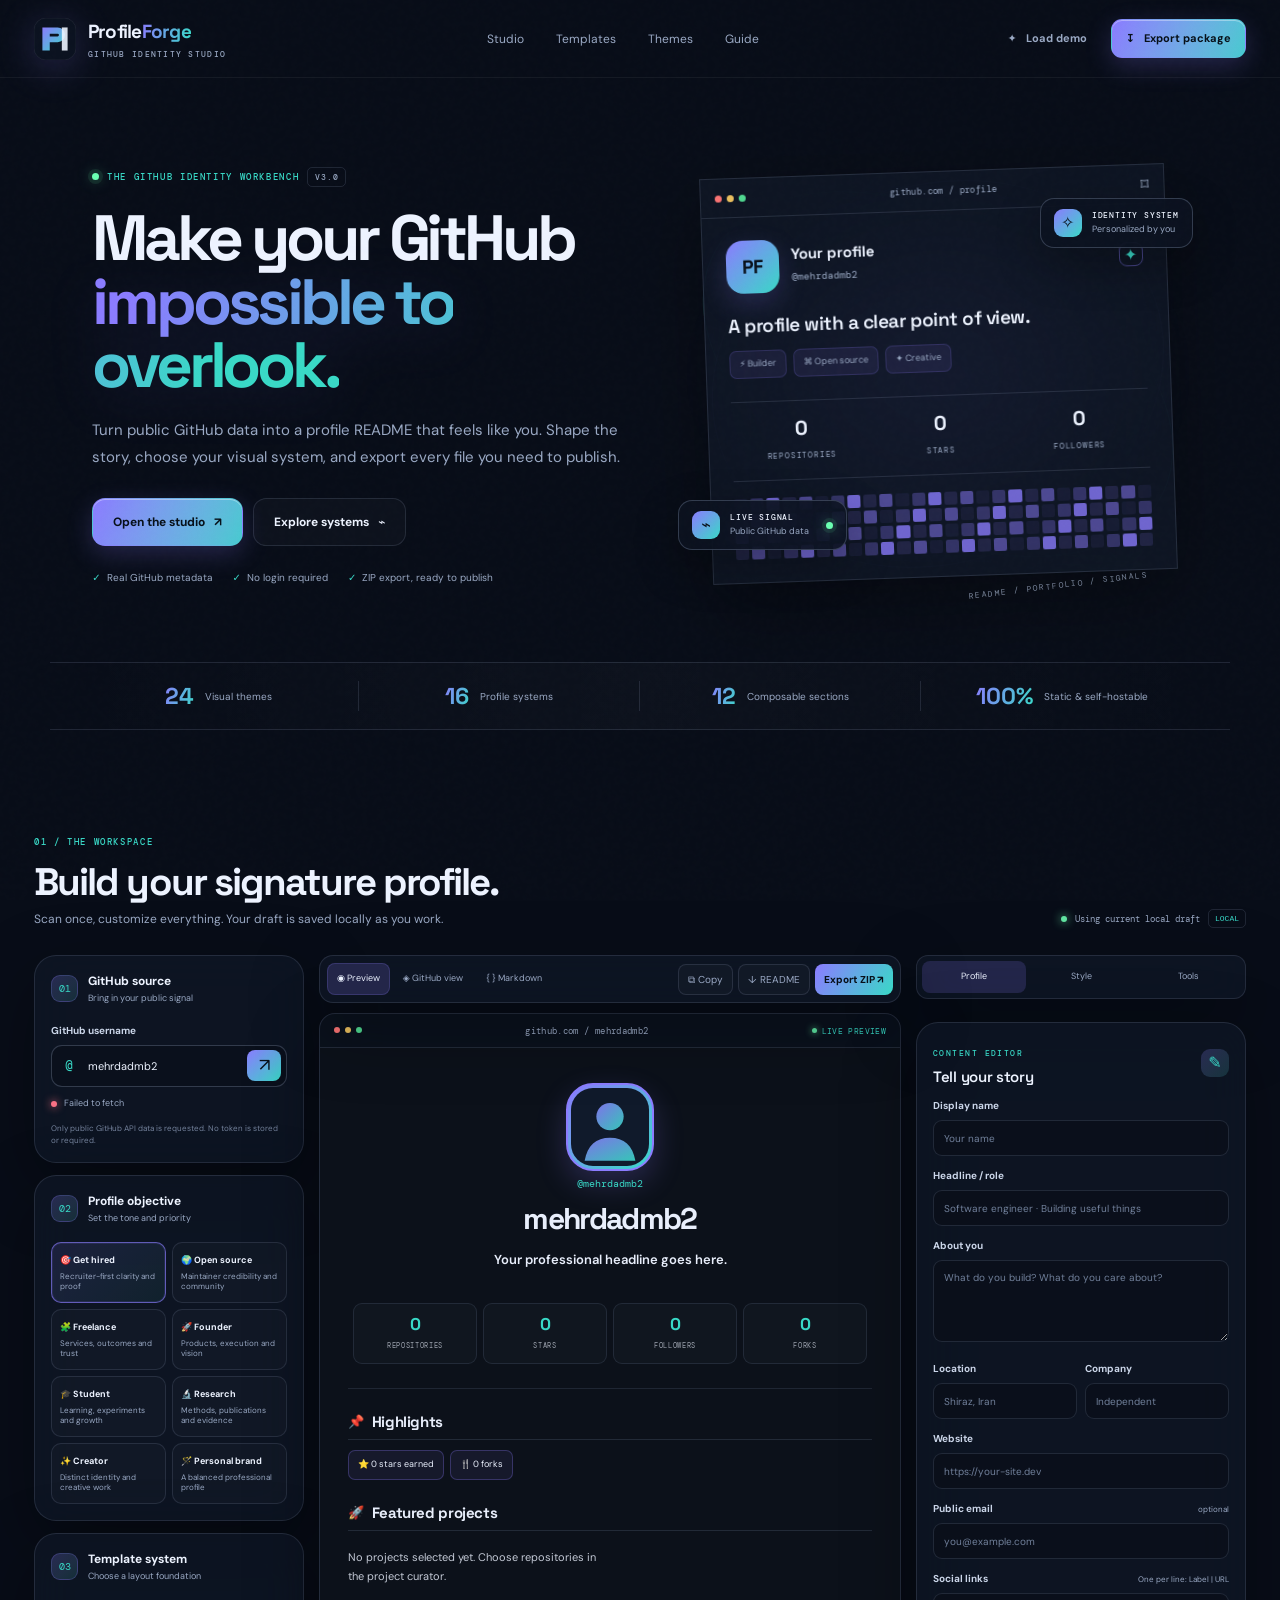
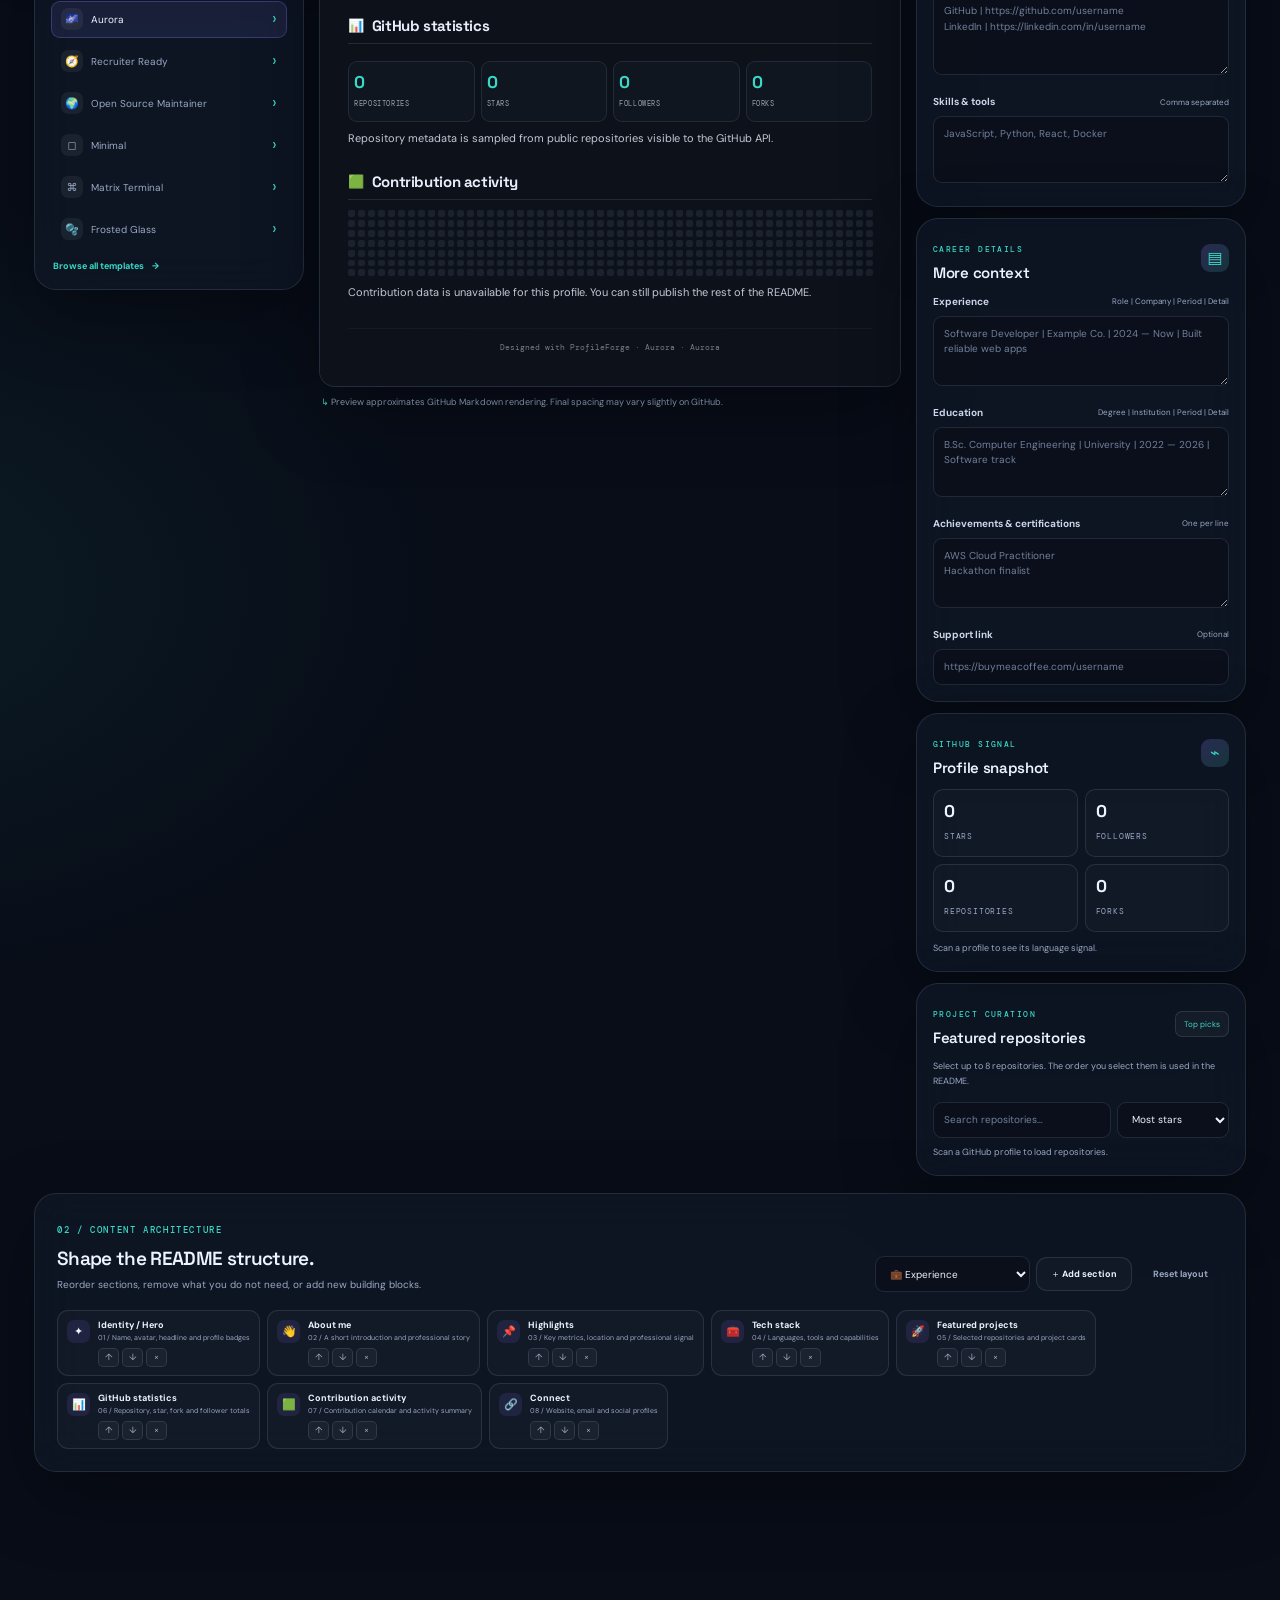
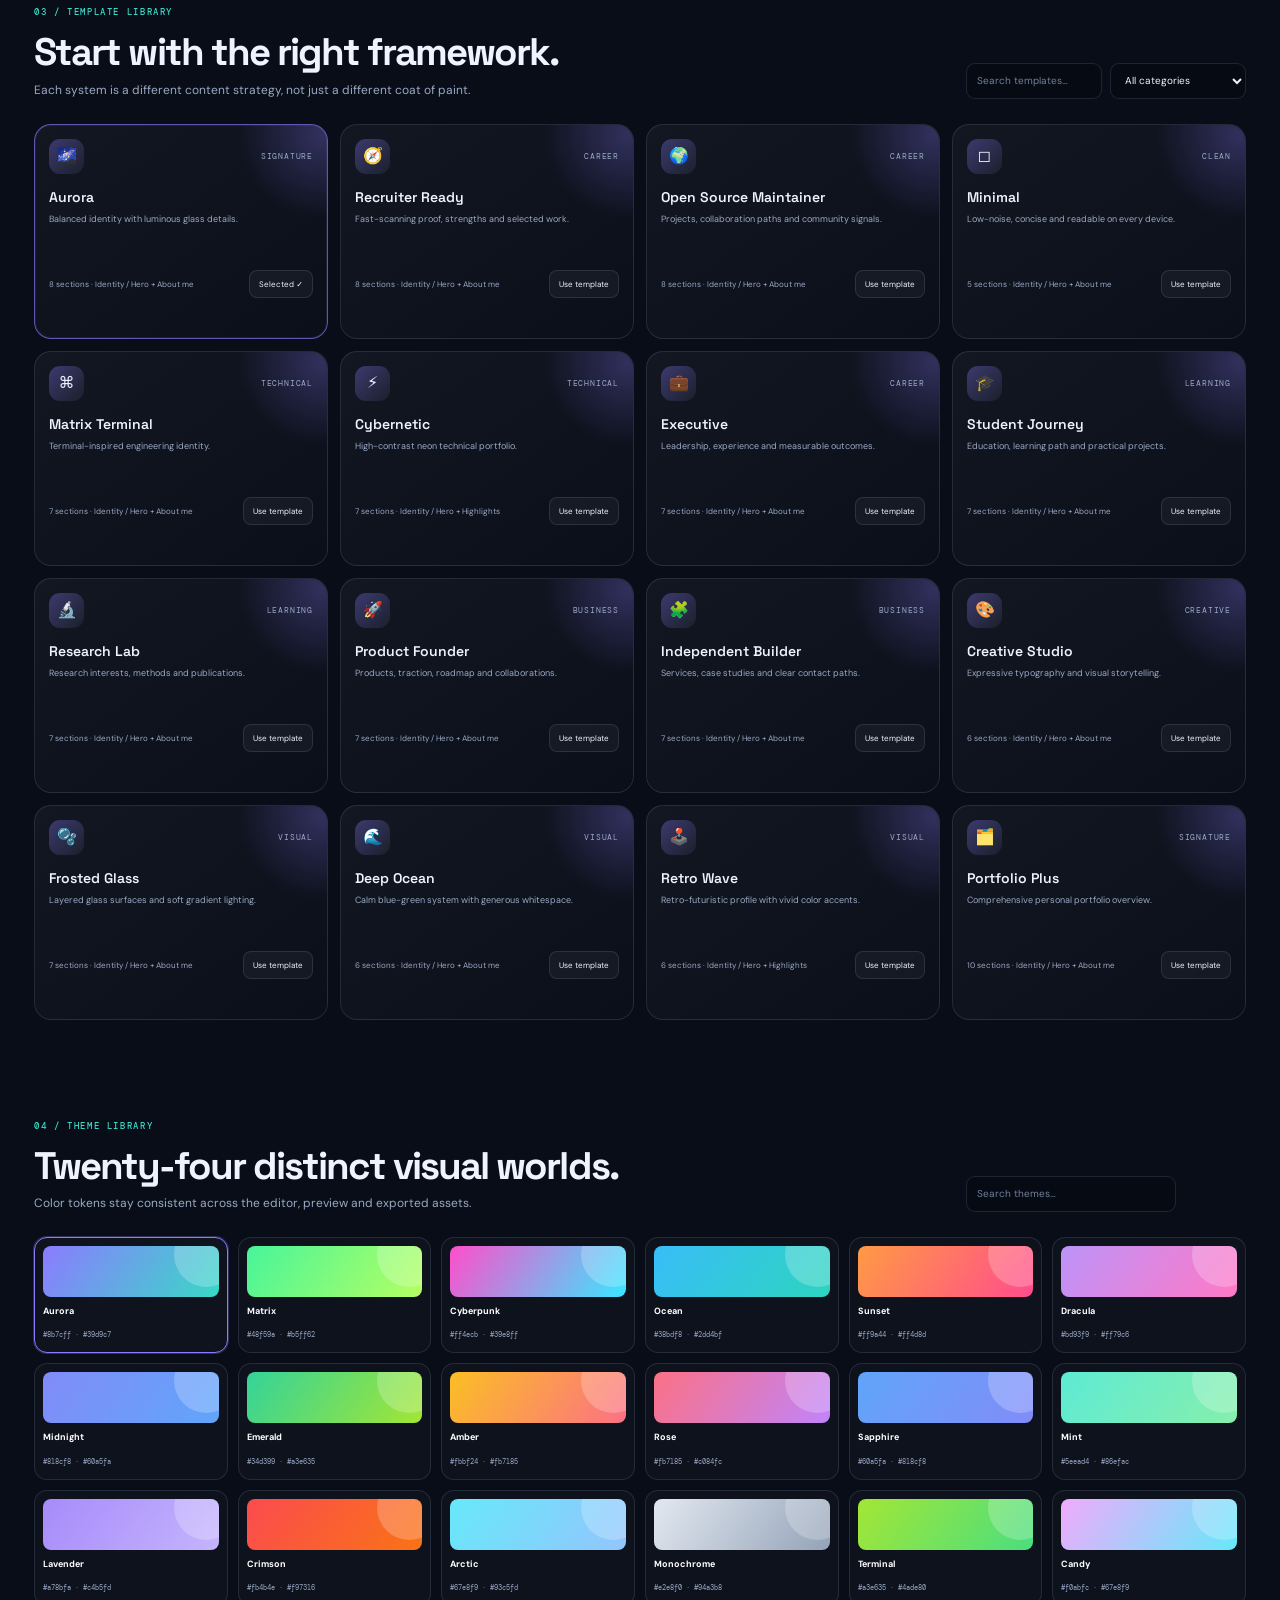
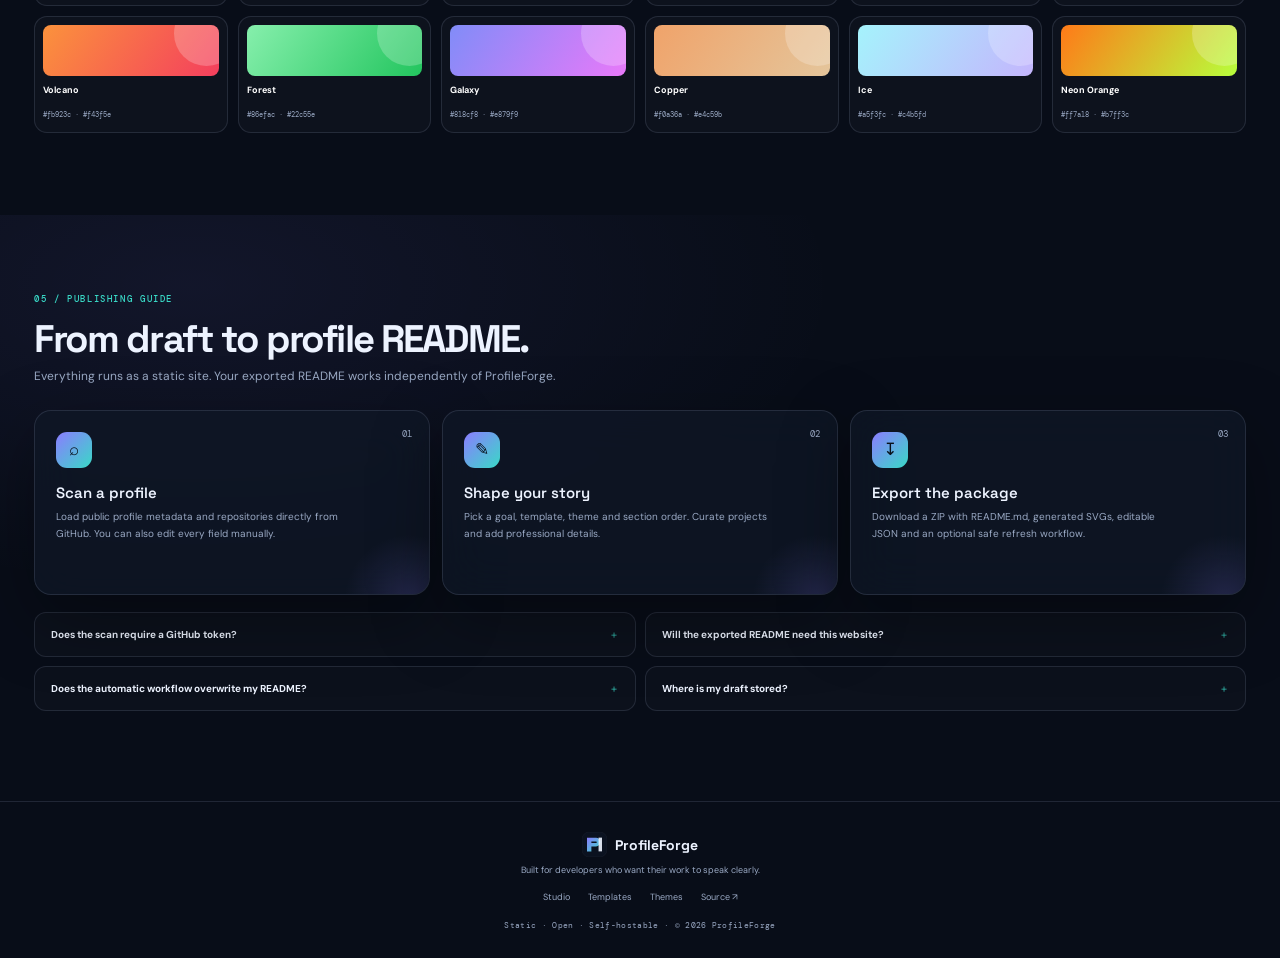
==== commit 21b46f13: "Add files via upload" ====
--- a/index.html
+++ b/index.html
@@ -1,226 +1,211 @@
 <!doctype html>
-<html lang="en">
+<html lang="en" data-theme="aurora">
 <head>
   <meta charset="utf-8">
   <meta name="viewport" content="width=device-width, initial-scale=1">
-  <meta name="theme-color" content="#0b0f14">
-  <meta name="description" content="A GitHub README Studio with real public GitHub data, visual templates, themes and exportable README packages.">
-  <title>ProfileForge — GitHub README Studio</title>
+  <meta name="theme-color" content="#080d18">
+  <meta name="description" content="Build a polished GitHub profile README with live public data, flexible sections, premium themes and a complete export package.">
+  <meta property="og:title" content="ProfileForge — GitHub Profile Studio">
+  <meta property="og:description" content="Turn your GitHub profile into a professional, personal README.">
+  <meta property="og:image" content="assets/social-preview.svg">
+  <title>ProfileForge — GitHub Profile Studio</title>
   <link rel="icon" href="assets/favicon.svg" type="image/svg+xml">
+  <link rel="preconnect" href="https://fonts.googleapis.com">
+  <link rel="preconnect" href="https://fonts.gstatic.com" crossorigin>
+  <link href="https://fonts.googleapis.com/css2?family=DM+Mono:wght@400;500&family=DM+Sans:wght@400;500;600;700;800&family=Space+Grotesk:wght@400;500;600;700&display=swap" rel="stylesheet">
   <link rel="stylesheet" href="css/styles.css">
 </head>
 <body>
+  <div class="ambient ambient-one"></div><div class="ambient ambient-two"></div><div class="noise-layer"></div>
   <div class="app-shell">
     <header class="topbar">
-      <a class="brand" href="#" aria-label="ProfileForge home">
-        <span class="brand-mark">PF</span>
-        <span class="brand-name">Profile<span>Forge</span></span>
+      <a class="brand" href="#home" aria-label="ProfileForge home">
+        <img src="assets/brand-mark.svg" alt="" class="brand-logo">
+        <span class="brand-copy"><strong>Profile<span>Forge</span></strong><small>GITHUB IDENTITY STUDIO</small></span>
       </a>
-      <nav class="topnav" aria-label="Primary">
-        <a href="#studio">Studio</a>
-        <a href="#templates">Templates</a>
-        <a href="#themes">Themes</a>
-        <a href="#docs">Docs</a>
+      <nav class="topnav" id="topnav" aria-label="Main navigation">
+        <a href="#studio">Studio</a><a href="#templates">Templates</a><a href="#themes">Themes</a><a href="#docs">Guide</a>
       </nav>
       <div class="top-actions">
-        <button class="ghost-btn" id="sampleBtn">Use sample</button>
-        <button class="primary-btn" id="exportBtn">Export package</button>
+        <button class="btn btn-quiet" id="sampleBtn" type="button"><span>✦</span> Load demo</button>
+        <button class="btn btn-primary" id="exportTopBtn" type="button"><span>↧</span> Export package</button>
+        <button class="icon-button mobile-menu" id="mobileMenuBtn" aria-label="Open navigation" type="button">☰</button>
       </div>
     </header>
 
-    <section id="home" class="landing-hero">
-  <div class="landing-copy">
-    <span class="eyebrow">PROFILEFORGE / GITHUB IDENTITY SYSTEM</span>
-    <h1>Your GitHub work, beautifully presented.</h1>
-    <p>Scan any public GitHub profile, compare visual README systems, tune every section and export a publication-ready Markdown package.</p>
-    <div class="landing-actions"><button class="primary-btn" id="heroStartBtn">Build my README</button><a class="ghost-btn" href="#templates">Explore templates</a></div>
-    <div class="landing-proof"><span>● Real public GitHub data</span><span>● No sign-in to preview</span><span>● GitHub Pages ready</span></div>
+    <section class="hero" id="home">
+      <div class="hero-copy">
+        <div class="eyebrow"><span class="live-dot"></span> THE GITHUB IDENTITY WORKBENCH <span class="version-pill">V3.0</span></div>
+        <h1>Make your GitHub<br><span class="gradient-text">impossible to overlook.</span></h1>
+        <p class="hero-lead">Turn public GitHub data into a profile README that feels like you. Shape the story, choose your visual system, and export every file you need to publish.</p>
+        <div class="hero-actions"><button class="btn btn-primary btn-large" id="heroStartBtn" type="button">Open the studio <span>↗</span></button><a class="btn btn-outline btn-large" href="#templates">Explore systems <span>⌁</span></a></div>
+        <div class="hero-trust"><span><i>✓</i> Real GitHub metadata</span><span><i>✓</i> No login required</span><span><i>✓</i> ZIP export, ready to publish</span></div>
+      </div>
+      <div class="hero-visual" aria-label="Profile preview illustration">
+        <div class="orbit orbit-a"></div><div class="orbit orbit-b"></div><div class="hero-glow"></div>
+        <div class="floating-chip chip-top"><span class="chip-icon">✧</span><span><b>IDENTITY SYSTEM</b><small>Personalized by you</small></span></div>
+        <div class="floating-chip chip-bottom"><span class="chip-icon">⌁</span><span><b>LIVE SIGNAL</b><small>Public GitHub data</small></span><span class="signal-pulse"></span></div>
+        <div class="hero-window glass-card">
+          <div class="window-head"><div class="window-dots"><i></i><i></i><i></i></div><span>github.com / profile</span><span class="window-lock">⌑</span></div>
+          <div class="window-body">
+            <div class="window-profile"><div class="demo-avatar">PF</div><div><b id="heroDemoName">Your profile</b><small id="heroDemoHandle">@yourusername</small></div><span class="verified-mark">✦</span></div>
+            <div class="demo-headline" id="heroDemoHeadline">A profile with a clear point of view.</div>
+            <div class="demo-tags"><span>⚡ Builder</span><span>⌘ Open source</span><span>✦ Creative</span></div>
+            <div class="demo-stats"><div><b id="heroDemoRepos">—</b><small>REPOSITORIES</small></div><div><b id="heroDemoStars">—</b><small>STARS</small></div><div><b id="heroDemoFollowers">—</b><small>FOLLOWERS</small></div></div>
+            <div class="demo-heatmap" id="heroHeatmap"></div>
+          </div>
+        </div>
+        <div class="hero-orbit-label">README / PORTFOLIO / SIGNALS</div>
+      </div>
+    </section>
+
+    <section class="stats-strip" aria-label="Studio capabilities">
+      <div><strong>24</strong><span>Visual themes</span></div><div><strong>16</strong><span>Profile systems</span></div><div><strong>12</strong><span>Composable sections</span></div><div><strong>100%</strong><span>Static & self-hostable</span></div>
+    </section>
+
+    <main id="studio" class="studio-section">
+      <div class="section-heading studio-heading"><div><span class="eyebrow">01 / THE WORKSPACE</span><h2>Build your signature profile.</h2><p>Scan once, customize everything. Your draft is saved locally as you work.</p></div><div class="workspace-state"><span class="state-dot"></span><span id="workspaceStatus">Local draft ready</span><kbd>LOCAL</kbd></div></div>
+      <div class="workspace-grid">
+        <aside class="left-rail">
+          <section class="control-card glass-card">
+            <div class="card-kicker"><span class="step-number">01</span><div><b>GitHub source</b><small>Bring in your public signal</small></div></div>
+            <label class="field-label" for="usernameInput">GitHub username</label>
+            <div class="input-with-button"><span class="input-prefix">@</span><input id="usernameInput" autocomplete="off" autocapitalize="none" spellcheck="false" placeholder="username"><button class="scan-button" id="scanBtn" type="button" aria-label="Scan GitHub profile">↗</button></div>
+            <div class="scan-meta"><span class="api-indicator" id="apiIndicator"></span><span id="scanStatus">Waiting for a username</span></div>
+            <div class="source-note">Only public GitHub API data is requested. No token is stored or required.</div>
+          </section>
+          <section class="control-card glass-card">
+            <div class="card-kicker"><span class="step-number">02</span><div><b>Profile objective</b><small>Set the tone and priority</small></div></div>
+            <div class="goal-grid" id="goalGrid"></div>
+          </section>
+          <section class="control-card glass-card">
+            <div class="card-kicker"><span class="step-number">03</span><div><b>Template system</b><small>Choose a layout foundation</small></div></div>
+            <div class="template-list" id="templateList"></div>
+            <button class="text-action" id="browseTemplatesBtn" type="button">Browse all templates <span>→</span></button>
+          </section>
+        </aside>
+
+        <section class="preview-column">
+          <div class="preview-toolbar glass-card">
+            <div class="view-switch" role="tablist" aria-label="Preview modes">
+              <button class="view-tab active" data-view="preview" type="button">◉ Preview</button>
+              <button class="view-tab" data-view="github" type="button">◈ GitHub view</button>
+              <button class="view-tab" data-view="markdown" type="button">{ } Markdown</button>
+            </div>
+            <div class="preview-actions"><button class="tool-button" id="copyBtn" type="button" title="Copy Markdown">⧉ <span>Copy</span></button><button class="tool-button" id="downloadBtn" type="button" title="Download README">↓ <span>README</span></button><button class="tool-button tool-export" id="exportBtn" type="button">Export ZIP <span>↗</span></button></div>
+          </div>
+          <div class="preview-frame glass-card" id="previewFrame">
+            <div class="preview-frame-top"><span><i></i><i></i><i></i></span><span id="previewPath">github.com / username</span><span class="preview-live"><b></b> LIVE PREVIEW</span></div>
+            <article id="previewCanvas" class="readme-canvas" aria-live="polite"></article>
+            <pre id="markdownCanvas" class="markdown-canvas hidden" aria-label="Generated Markdown"></pre>
+          </div>
+          <div class="preview-footnote"><span>↳</span> Preview approximates GitHub Markdown rendering. Final spacing may vary slightly on GitHub.</div>
+        </section>
+
+        <aside class="right-rail">
+          <div class="inspector-tabs glass-card" role="tablist" aria-label="Inspector panels"><button class="inspector-tab active" data-inspector="profile" type="button">Profile</button><button class="inspector-tab" data-inspector="style" type="button">Style</button><button class="inspector-tab" data-inspector="tools" type="button">Tools</button></div>
+          <div class="inspector-panel active" id="inspectorProfile">
+            <section class="control-card glass-card editor-card">
+              <div class="panel-title"><div><span class="eyebrow">CONTENT EDITOR</span><h3>Tell your story</h3></div><span class="panel-icon">✎</span></div>
+              <label class="field-label" for="nameInput">Display name</label><input class="text-input" id="nameInput" maxlength="80" placeholder="Your name">
+              <label class="field-label" for="headlineInput">Headline / role</label><input class="text-input" id="headlineInput" maxlength="160" placeholder="Software engineer · Building useful things">
+              <label class="field-label" for="aboutInput">About you</label><textarea class="text-input textarea" id="aboutInput" rows="4" maxlength="1200" placeholder="What do you build? What do you care about?"></textarea>
+              <div class="two-fields"><div><label class="field-label" for="locationInput">Location</label><input class="text-input" id="locationInput" placeholder="Shiraz, Iran"></div><div><label class="field-label" for="companyInput">Company</label><input class="text-input" id="companyInput" placeholder="Independent"></div></div>
+              <label class="field-label" for="websiteInput">Website</label><input class="text-input" id="websiteInput" placeholder="https://your-site.dev">
+              <label class="field-label" for="emailInput">Public email <span class="optional">optional</span></label><input class="text-input" id="emailInput" type="email" placeholder="you@example.com">
+              <label class="field-label" for="linksInput">Social links <span class="field-help">One per line: Label | URL</span></label><textarea class="text-input textarea compact-textarea" id="linksInput" rows="4" placeholder="GitHub | https://github.com/username&#10;LinkedIn | https://linkedin.com/in/username"></textarea>
+              <label class="field-label" for="skillsInput">Skills & tools <span class="field-help">Comma separated</span></label><textarea class="text-input textarea compact-textarea" id="skillsInput" rows="3" placeholder="JavaScript, Python, React, Docker"></textarea>
+            </section>
+            <section class="control-card glass-card editor-card">
+              <div class="panel-title"><div><span class="eyebrow">CAREER DETAILS</span><h3>More context</h3></div><span class="panel-icon">▤</span></div>
+              <label class="field-label" for="experienceInput">Experience <span class="field-help">Role | Company | Period | Detail</span></label><textarea class="text-input textarea" id="experienceInput" rows="3" placeholder="Software Developer | Example Co. | 2024 — Now | Built reliable web apps"></textarea>
+              <label class="field-label" for="educationInput">Education <span class="field-help">Degree | Institution | Period | Detail</span></label><textarea class="text-input textarea" id="educationInput" rows="3" placeholder="B.Sc. Computer Engineering | University | 2022 — 2026 | Software track"></textarea>
+              <label class="field-label" for="achievementsInput">Achievements & certifications <span class="field-help">One per line</span></label><textarea class="text-input textarea" id="achievementsInput" rows="3" placeholder="AWS Cloud Practitioner&#10;Hackathon finalist"></textarea>
+              <label class="field-label" for="supportInput">Support link <span class="field-help">Optional</span></label><input class="text-input" id="supportInput" placeholder="https://buymeacoffee.com/username">
+            </section>
+            <section class="control-card glass-card">
+              <div class="panel-title"><div><span class="eyebrow">GITHUB SIGNAL</span><h3>Profile snapshot</h3></div><span class="panel-icon">⌁</span></div>
+              <div class="signal-grid" id="signalGrid"></div>
+              <div class="language-summary" id="languageSummary"><span class="empty-note">Scan a profile to see its language signal.</span></div>
+            </section>
+            <section class="control-card glass-card">
+              <div class="panel-title"><div><span class="eyebrow">PROJECT CURATION</span><h3>Featured repositories</h3></div><button class="mini-action" id="selectTopProjectsBtn" type="button">Top picks</button></div>
+              <p class="panel-description">Select up to 8 repositories. The order you select them is used in the README.</p><div class="project-tools"><input id="projectSearchInput" class="text-input" placeholder="Search repositories…"><select id="projectSortSelect" class="text-input"><option value="stars">Most stars</option><option value="updated">Recently updated</option><option value="forks">Most forks</option><option value="name">Name A–Z</option></select></div>
+              <div class="project-picker" id="projectPicker"><span class="empty-note">Scan a GitHub profile to load repositories.</span></div>
+            </section>
+          </div>
+          <div class="inspector-panel" id="inspectorStyle">
+            <section class="control-card glass-card">
+              <div class="panel-title"><div><span class="eyebrow">VISUAL IDENTITY</span><h3>Choose a theme</h3></div><span class="panel-icon">◉</span></div>
+              <div class="theme-grid" id="themeGrid"></div>
+              <button class="text-action" id="browseThemesBtn" type="button">Browse all themes <span>→</span></button>
+            </section>
+            <section class="control-card glass-card">
+              <div class="panel-title"><div><span class="eyebrow">LAYOUT SETTINGS</span><h3>Fine tune</h3></div></div>
+              <label class="field-label" for="densitySelect">Content density</label><select class="text-input" id="densitySelect"><option value="compact">Compact</option><option value="balanced" selected>Balanced</option><option value="spacious">Spacious</option></select>
+              <label class="toggle-row"><span><b>Avatar</b><small>Show profile picture in hero</small></span><input type="checkbox" data-setting="showAvatar" checked></label>
+              <label class="toggle-row"><span><b>Badges</b><small>Show role and link badges</small></span><input type="checkbox" data-setting="showBadges" checked></label>
+              <label class="toggle-row"><span><b>Statistics</b><small>Show numeric profile signals</small></span><input type="checkbox" data-setting="showStats" checked></label>
+              <label class="toggle-row"><span><b>Glass effects</b><small>Keep the workspace translucent</small></span><input type="checkbox" data-setting="glass" checked></label>
+              <label class="toggle-row"><span><b>Ambient glow</b><small>Enable soft animated lighting</small></span><input type="checkbox" data-setting="glow" checked></label>
+              <label class="toggle-row"><span><b>Motion</b><small>Respect reduced-motion settings</small></span><input type="checkbox" data-setting="motion" checked></label>
+            </section>
+          </div>
+          <div class="inspector-panel" id="inspectorTools">
+            <section class="control-card glass-card">
+              <div class="panel-title"><div><span class="eyebrow">PROFILE ASSISTANT</span><h3>Improve the draft</h3></div><span class="panel-icon">✧</span></div>
+              <p class="panel-description">A local rule-based helper uses your objective, technologies and project metadata. It does not send your content to an AI service.</p>
+              <button class="btn btn-primary full-width" id="improveBtn" type="button">Generate better copy <span>✦</span></button><div class="suggestion-box" id="suggestionBox">Your suggestions will appear here.</div>
+            </section>
+            <section class="control-card glass-card">
+              <div class="panel-title"><div><span class="eyebrow">DRAFT MANAGEMENT</span><h3>Import & share</h3></div><span class="panel-icon">⇄</span></div>
+              <button class="btn btn-outline full-width" id="copyLinkBtn" type="button">Copy shareable settings link</button>
+              <button class="btn btn-outline full-width" id="exportJsonBtn" type="button">Export editable JSON</button>
+              <label class="btn btn-outline full-width file-label" for="importJsonInput">Import a saved draft <span>↑</span></label><input id="importJsonInput" type="file" accept="application/json,.json" hidden>
+              <p class="panel-description">Share links carry the username, objective, template and theme. Your private draft text stays in this browser unless you export JSON.</p>
+              <button class="text-action danger-action" id="resetDraftBtn" type="button">Reset this browser draft</button>
+            </section>
+          </div>
+        </aside>
+      </div>
+
+      <section class="section-builder glass-card">
+        <div class="builder-heading"><div><span class="eyebrow">02 / CONTENT ARCHITECTURE</span><h3>Shape the README structure.</h3><p>Reorder sections, remove what you do not need, or add new building blocks.</p></div><div class="builder-add"><select id="addSectionSelect" class="text-input" aria-label="Choose a section to add"></select><button class="btn btn-outline" id="addSectionBtn" type="button">＋ Add section</button><button class="btn btn-quiet" id="resetSectionsBtn" type="button">Reset layout</button></div></div>
+        <div class="section-timeline" id="timeline"></div>
+      </section>
+    </main>
+
+    <section id="templates" class="catalog-section">
+      <div class="section-heading"><div><span class="eyebrow">03 / TEMPLATE LIBRARY</span><h2>Start with the right framework.</h2><p>Each system is a different content strategy, not just a different coat of paint.</p></div><div class="catalog-filter"><input id="templateSearchInput" class="text-input" placeholder="Search templates…"><select id="templateCategorySelect" class="text-input"><option value="all">All categories</option></select></div></div>
+      <div class="catalog-grid" id="catalogGrid"></div>
+    </section>
+
+    <section id="themes" class="catalog-section themes-section">
+      <div class="section-heading"><div><span class="eyebrow">04 / THEME LIBRARY</span><h2>Twenty-four distinct visual worlds.</h2><p>Color tokens stay consistent across the editor, preview and exported assets.</p></div><div class="catalog-filter"><input id="themeSearchInput" class="text-input" placeholder="Search themes…"></div></div>
+      <div class="theme-catalog" id="themeCatalog"></div>
+    </section>
+
+    <section id="docs" class="docs-section">
+      <div class="section-heading"><div><span class="eyebrow">05 / PUBLISHING GUIDE</span><h2>From draft to profile README.</h2><p>Everything runs as a static site. Your exported README works independently of ProfileForge.</p></div></div>
+      <div class="docs-grid">
+        <article class="doc-card glass-card"><span class="doc-number">01</span><div class="doc-icon">⌕</div><h3>Scan a profile</h3><p>Load public profile metadata and repositories directly from GitHub. You can also edit every field manually.</p></article>
+        <article class="doc-card glass-card"><span class="doc-number">02</span><div class="doc-icon">✎</div><h3>Shape your story</h3><p>Pick a goal, template, theme and section order. Curate projects and add professional details.</p></article>
+        <article class="doc-card glass-card"><span class="doc-number">03</span><div class="doc-icon">↧</div><h3>Export the package</h3><p>Download a ZIP with README.md, generated SVGs, editable JSON and an optional safe refresh workflow.</p></article>
+      </div>
+      <div class="faq-grid">
+        <details><summary>Does the scan require a GitHub token?</summary><p>No. It calls the public GitHub REST API without authentication. The unauthenticated API has a relatively low hourly rate limit, so very large scans may need to be retried later or configured with a token outside this public static app.</p></details>
+        <details><summary>Will the exported README need this website?</summary><p>No. It is normal Markdown plus local SVG assets. Upload README.md and the included assets folder to a repository named exactly like your GitHub username.</p></details>
+        <details><summary>Does the automatic workflow overwrite my README?</summary><p>No. The included optional workflow only refreshes the generated contribution SVG. It deliberately does not create, replace or edit README.md.</p></details>
+        <details><summary>Where is my draft stored?</summary><p>In this browser's local storage. Export JSON to back it up or move it to another device. A share link contains only basic layout settings, not your full profile text.</p></details>
+      </div>
+    </section>
+
+    <footer class="footer"><div class="footer-brand"><img src="assets/brand-mark.svg" alt=""><b>ProfileForge</b></div><p>Built for developers who want their work to speak clearly.</p><div class="footer-links"><a href="#studio">Studio</a><a href="#templates">Templates</a><a href="#themes">Themes</a><a href="https://github.com/mehrdadmb2/github-profile-studio" target="_blank" rel="noreferrer">Source ↗</a></div><small>Static · Open · Self-hostable · © <span id="yearNow"></span> ProfileForge</small></footer>
   </div>
-  <div class="landing-art">
-    <div class="art-glow"></div><div class="art-card art-back"><span>GITHUB SIGNAL</span><strong>23K</strong><small>stars indexed</small></div>
-    <div class="art-card art-main"><div class="art-mini-top"><span class="dot"></span><span class="dot"></span><span class="dot"></span></div><div class="art-profile"><div class="art-avatar"></div><div><b>@octocat</b><small>Developer advocate</small></div></div><div class="art-bars"><i style="width:76%"></i><i style="width:54%"></i><i style="width:68%"></i></div><div class="art-grid">${Array.from({length:72},(_,i)=>`<span style="opacity:${.12+(i%6)*.14}"></span>`).join('')}</div></div>
-  </div>
-</section>
-
-<main id="studio" class="workspace">
-      <aside class="sidebar left-panel">
-        <div class="panel-heading">
-          <div>
-            <div class="eyebrow">README STUDIO</div>
-            <h1>Build a profile with a point of view.</h1>
-          </div>
-        </div>
-
-        <section class="panel-card scanner-card">
-          <div class="section-title"><span>01</span> GitHub profile</div>
-          <label class="field-label" for="usernameInput">Username</label>
-          <div class="input-row">
-            <span class="prefix">@</span>
-            <input id="usernameInput" autocomplete="off" spellcheck="false" placeholder="your-github-username">
-            <button class="icon-btn" id="scanBtn" title="Scan profile">↗</button>
-          </div>
-          <div class="hint" id="scanStatus">Public GitHub data only. No sign-in required.</div>
-        </section>
-
-        <section class="panel-card">
-          <div class="section-title"><span>02</span> Goal</div>
-          <div class="goal-grid" id="goalGrid"></div>
-        </section>
-
-        <section class="panel-card">
-          <div class="section-title"><span>03</span> Template</div>
-          <div class="template-list" id="templateList"></div>
-        </section>
-
-        <section class="panel-card">
-          <div class="section-title"><span>04</span> Visuals</div>
-          <div class="visual-list" id="visualList"></div>
-        </section>
-      </aside>
-
-      <section class="canvas-column">
-        <div class="canvas-toolbar">
-          <div class="canvas-tabs">
-            <button class="tab active" data-view="preview">Preview</button>
-            <button class="tab" data-view="github">GitHub view</button>
-            <button class="tab" data-view="markdown">Markdown</button>
-          </div>
-          <div class="toolbar-right">
-            <button class="pill-btn" id="themeQuickBtn">Theme</button>
-            <button class="pill-btn" id="copyBtn">Copy</button>
-            <button class="pill-btn" id="downloadBtn">README.md</button>
-          </div>
-        </div>
-
-        <div class="canvas-wrap">
-          <div class="canvas-grid"></div>
-          <article id="previewCanvas" class="readme-canvas"></article>
-          <pre id="markdownCanvas" class="markdown-canvas hidden" aria-label="Generated Markdown"></pre>
-        </div>
-      </section>
-
-      <aside class="sidebar right-panel">
-        <div class="panel-tabs">
-          <button class="panel-tab active" data-inspector="content">Content</button>
-          <button class="panel-tab" data-inspector="style">Style</button>
-          <button class="panel-tab" data-inspector="automation">Agent</button>
-        </div>
-
-        <div id="inspectorContent" class="inspector-pane active">
-          <section class="panel-card selected-card">
-            <div class="section-title"><span>EDITING</span><strong id="editingTitle">Header</strong></div>
-            <label class="field-label" for="headlineInput">Headline</label>
-            <input class="text-field" id="headlineInput" placeholder="A short, specific positioning line">
-            <label class="field-label" for="aboutInput">About</label>
-            <textarea class="text-field textarea" id="aboutInput" rows="5" placeholder="Write a concise developer story."></textarea>
-            <label class="field-label" for="linksInput">Links</label>
-            <textarea class="text-field textarea" id="linksInput" rows="4" placeholder="GitHub | LinkedIn | Website"></textarea>
-          </section>
-
-          <section class="panel-card">
-            <div class="section-title"><span>PROFILE SIGNAL</span></div>
-            <div class="signal-grid" id="signalGrid"></div>
-          </section>
-
-          <section class="panel-card">
-            <div class="section-title"><span>PROJECTS</span><button class="mini-btn" id="refreshProjectsBtn">Refresh</button></div>
-            <div class="project-picker" id="projectPicker"></div>
-          </section>
-        </div>
-
-        <div id="inspectorStyle" class="inspector-pane">
-          <section class="panel-card">
-            <div class="section-title"><span>THEME</span></div>
-            <div class="theme-grid" id="themeGrid"></div>
-          </section>
-          <section class="panel-card">
-            <div class="section-title"><span>DENSITY</span></div>
-            <div class="segmented" id="densityControl">
-              <button data-density="compact">Compact</button>
-              <button data-density="balanced" class="active">Balanced</button>
-              <button data-density="cinematic">Cinematic</button>
-            </div>
-          </section>
-          <section class="panel-card">
-            <div class="section-title"><span>EFFECTS</span></div>
-            <label class="toggle-row"><span>Glass panels</span><input type="checkbox" data-effect="glass" checked></label>
-            <label class="toggle-row"><span>Glow edges</span><input type="checkbox" data-effect="glow" checked></label>
-            <label class="toggle-row"><span>Noise texture</span><input type="checkbox" data-effect="noise" checked></label>
-          </section>
-        </div>
-
-        <div id="inspectorAutomation" class="inspector-pane">
-          <section class="panel-card">
-            <div class="section-title"><span>PROFILE AGENT</span></div>
-            <p class="agent-copy">This browser-only agent does not call an AI API. It derives suggestions from public GitHub signal, project topics, languages and the selected goal.</p>
-            <button class="primary-btn full" id="improveBtn">Improve my README</button>
-            <div class="suggestion-box" id="suggestionBox"></div>
-          </section>
-          <section class="panel-card">
-            <div class="section-title"><span>SHAREABLE STATE</span></div>
-            <button class="ghost-btn full" id="copyLinkBtn">Copy studio link</button>
-            <div class="hint">The URL stores username, template, theme and goal so you can share a draft.</div>
-          </section>
-        </div>
-      </aside>
-    </main>
-
-    <section class="timeline-bar" aria-label="README sections">
-      <div class="timeline-head">
-        <div><span class="eyebrow">README SECTIONS</span><strong>Structure your story</strong></div>
-        <button class="ghost-btn" id="resetSectionsBtn">Reset</button>
-      </div>
-      <div class="timeline" id="timeline"></div>
-    </section>
-
-    <section id="templates" class="catalog-section">
-      <div class="catalog-head">
-        <div><span class="eyebrow">TEMPLATE LIBRARY</span><h2>Start from a system, not a blank page.</h2></div>
-        <p>Every template is data-driven and can be populated with a real GitHub profile.</p>
-      </div>
-      <div class="catalog-grid" id="catalogGrid"></div>
-    </section>
-
-    <section id="themes" class="catalog-section compact-section">
-      <div class="catalog-head">
-        <div><span class="eyebrow">THEME SYSTEM</span><h2>Twenty visual worlds.</h2></div>
-      </div>
-      <div class="theme-catalog" id="themeCatalog"></div>
-    </section>
-
-    <section id="portfolio" class="catalog-section">
-  <div class="catalog-head"><div><span class="eyebrow">02 / PORTFOLIO BUILDER</span><h2>Your work deserves its own destination.</h2></div><p>Use the same GitHub signal to create a polished personal portfolio direction, from glass systems to immersive cyber layouts.</p></div>
-  <div class="portfolio-showcase"><article class="portfolio-browser"><div class="browser-bar"><span></span><span></span><span></span><b>profileforge / portfolio</b></div><div class="browser-body"><div class="browser-side"><div class="browser-avatar"></div><b>@octocat</b><small>Developer advocate</small><div class="side-stat"><b>42</b><span>repos</span></div><div class="side-stat"><b>23K</b><span>stars</span></div></div><div class="browser-content"><div class="browser-hero"><span class="eyebrow">SIGNATURE PROFILE</span><h3>Build things worth clicking.</h3><p>Projects, skills, activity and links gathered into one visual world.</p></div><div class="browser-cards"><div></div><div></div><div></div></div></div></div></article><div class="portfolio-copy"><span class="eyebrow">ONE PROFILE, MANY SURFACES</span><h3>README + portfolio + visual assets.</h3><p>The same scanned profile can power more than a README. Keep your visual language consistent across a profile site and downloadable assets.</p><div class="tag-row"><span class="tag">Static sites</span><span class="tag">Project cards</span><span class="tag">Live GitHub signal</span><span class="tag">Responsive</span></div></div></div>
-</section>
-<section id="pricing" class="catalog-section compact-section">
-  <div class="catalog-head"><div><span class="eyebrow">PRICING</span><h2>Everything here runs on your Pages site.</h2></div><p>No forced account, no backend dependency and no paid wall for the core generator.</p></div>
-  <div class="pricing-grid"><article class="price-card"><span class="eyebrow">FREE / CORE</span><h3>$0</h3><p>Full browser studio and export flow.</p><div class="price-list"><span>✓ Real public GitHub scan</span><span>✓ 12 profile systems</span><span>✓ 20 themes</span><span>✓ Markdown + SVG export</span><span>✓ Shareable draft URLs</span></div></article><article class="price-card featured"><span class="eyebrow">POWER USER</span><h3>Self-hosted</h3><p>Bring your own GitHub Pages repository and optional Actions.</p><div class="price-list"><span>✓ Automated asset refresh</span><span>✓ Custom templates</span><span>✓ Custom donation section</span><span>✓ Extend with your own widgets</span><span>✓ No platform lock-in</span></div></article><article class="price-card"><span class="eyebrow">EXTENSION READY</span><h3>Build more</h3><p>Use the data layer to add avatars, cards, daily dev images or other profile tooling.</p><div class="price-list"><span>✓ JSON theme data</span><span>✓ JSON template data</span><span>✓ Node automation script</span><span>✓ GitHub Action example</span><span>✓ Clean-room architecture</span></div></article></div>
-</section>
-
-<section id="docs" class="catalog-section docs-section">
-      <div class="catalog-head"><div><span class="eyebrow">DOCUMENTATION</span><h2>Publish to your profile in minutes.</h2></div></div>
-      <div class="docs-grid">
-        <article><span>01</span><h3>Enter a username</h3><p>Public profile, repositories and languages are read directly from the GitHub API.</p></article>
-        <article><span>02</span><h3>Choose your direction</h3><p>Switch goals and templates without losing your content or preview state.</p></article>
-        <article><span>03</span><h3>Export a package</h3><p>Download README.md plus local SVG assets and automation helpers for your profile repository.</p></article>
-      </div>
-    </section>
-
-    <section class="catalog-section compact-section"><div class="catalog-head"><div><span class="eyebrow">FAQ</span><h2>Designed to stay useful.</h2></div></div><div class="faq-grid"><details open><summary>Does the username scanner use real GitHub data?</summary><p>Yes. Profile and repository metadata come directly from GitHub's public REST API. Contribution history is loaded from a public contribution-data service because GitHub's normal REST profile endpoint does not expose the calendar directly.</p></details><details><summary>Can the exported README work without ProfileForge?</summary><p>Yes. The README is ordinary Markdown and the companion SVG assets are local files. Upload them into your profile repository.</p></details><details><summary>Can I make the profile auto-refresh?</summary><p>Yes. The repository includes an optional GitHub Actions workflow and a Node script for scheduled asset refreshes.</p></details><details><summary>Are these GitSkins files?</summary><p>No. This is an independent clean-room implementation inspired by public interaction patterns and publicly documented theme/template concepts. No proprietary source code or private assets are included.</p></details></div></section>
-
-<footer class="footer">ProfileForge is an independent, clean-room implementation inspired by the public interaction patterns of modern GitHub README studios.</footer>
-  </div>
 
   <div class="toast" id="toast" role="status" aria-live="polite"></div>
-  <div class="modal-backdrop hidden" id="modalBackdrop">
-    <div class="modal" role="dialog" aria-modal="true" aria-labelledby="modalTitle">
-      <div class="modal-head"><div><span class="eyebrow">EXPORT</span><h2 id="modalTitle">Your README package</h2></div><button class="icon-btn" id="closeModal">×</button></div>
-      <p>Download the generated README and companion assets as separate files. The optional GitHub Action keeps external widgets refreshed.</p>
-      <div class="modal-actions"><button class="primary-btn" id="downloadPackageBtn">Download package</button><button class="ghost-btn" id="downloadActionBtn">Download Action</button></div>
-      <div class="modal-code"><code id="exportSummary"></code></div>
-    </div>
-  </div>
-
-  <script src="js/app.js"></script>
+  <div class="modal-backdrop hidden" id="exportModal" role="presentation"><div class="modal glass-card" role="dialog" aria-modal="true" aria-labelledby="exportModalTitle"><div class="modal-head"><div><span class="eyebrow">YOUR PACKAGE IS READY</span><h2 id="exportModalTitle">Export ProfileForge</h2></div><button class="icon-button" id="closeExportModal" type="button" aria-label="Close">×</button></div><p id="exportModalText">Download a self-contained README package.</p><div class="export-file-list" id="exportFileList"></div><div class="modal-actions"><button class="btn btn-primary" id="confirmExportBtn" type="button">Download ZIP <span>↓</span></button><button class="btn btn-outline" id="exportReadmeOnlyBtn" type="button">README only</button></div><p class="modal-footnote">Your README and assets are generated in your browser. Nothing is uploaded automatically.</p></div></div>
+
+  <script src="data/config.js"></script><script src="data/catalog.js"></script><script src="js/app.js"></script>
 </body>
 </html>
--- a/css/styles.css
+++ b/css/styles.css
@@ -1,9 +1,18 @@
-:root{--bg:#0b0f14;--panel:#10161e;--panel-2:#131b24;--line:rgba(255,255,255,.08);--text:#edf4ee;--muted:#8e9aa7;--accent:#4ade80;--accent-rgb:74,222,128;--accent2:#22d3ee;--radius:16px;--shadow:0 24px 70px rgba(0,0,0,.38)}
-*{box-sizing:border-box}html{scroll-behavior:smooth}body{margin:0;background:radial-gradient(900px 500px at 80% -10%,rgba(var(--accent-rgb),.08),transparent 60%),var(--bg);color:var(--text);font:14px/1.45 Inter,ui-sans-serif,system-ui,-apple-system,BlinkMacSystemFont,"Segoe UI",sans-serif}.app-shell{min-height:100vh}.topbar{height:68px;position:sticky;top:0;z-index:30;display:flex;align-items:center;justify-content:space-between;padding:0 22px;border-bottom:1px solid var(--line);background:rgba(9,13,18,.86);backdrop-filter:blur(18px)}.brand{display:flex;gap:10px;align-items:center;color:var(--text);text-decoration:none;font-weight:800}.brand-mark{display:grid;place-items:center;width:31px;height:31px;border-radius:9px;background:linear-gradient(135deg,var(--accent),var(--accent2));color:#08110c;font-size:11px;letter-spacing:.03em}.brand-name{font-size:17px}.brand-name span{color:var(--accent)}.topnav{display:flex;gap:18px}.topnav a{color:var(--muted);text-decoration:none}.topnav a:hover{color:var(--text)}.top-actions{display:flex;gap:8px}.primary-btn,.ghost-btn,.pill-btn,.icon-btn,.mini-btn{border:1px solid var(--line);color:var(--text);background:var(--panel-2);border-radius:10px;padding:9px 12px;cursor:pointer;font:inherit}.primary-btn{border-color:transparent;background:linear-gradient(135deg,var(--accent),#35c67e);color:#07110a;font-weight:700;box-shadow:0 10px 28px rgba(var(--accent-rgb),.18)}.primary-btn.full,.ghost-btn.full{width:100%}.ghost-btn{background:transparent}.pill-btn{padding:7px 10px;background:rgba(255,255,255,.03)}.icon-btn{padding:7px 9px}.mini-btn{font-size:12px;padding:5px 8px}.workspace{display:grid;grid-template-columns:310px minmax(420px,1fr) 320px;min-height:calc(100vh - 68px)}.sidebar{padding:20px;border-right:1px solid var(--line);background:rgba(12,17,23,.64)}.right-panel{border-right:0;border-left:1px solid var(--line)}.panel-heading{padding:4px 2px 18px}.eyebrow{font-size:10px;letter-spacing:.18em;color:var(--muted);font-weight:800;text-transform:uppercase}.panel-heading h1{font-size:25px;line-height:1.08;margin:7px 0 0;letter-spacing:-.03em}.panel-card{border:1px solid var(--line);border-radius:var(--radius);padding:14px;background:linear-gradient(180deg,rgba(255,255,255,.025),rgba(255,255,255,.012));box-shadow:var(--shadow);margin-bottom:12px}.scanner-card{border-color:rgba(var(--accent-rgb),.25)}.section-title{display:flex;align-items:center;justify-content:space-between;gap:8px;margin-bottom:12px;font-weight:700;color:#dfe8e2}.section-title>span{font-size:10px;letter-spacing:.14em;color:var(--muted)}.section-title strong{font-size:13px}.field-label{display:block;color:var(--muted);font-size:11px;margin:9px 0 6px}.input-row{display:flex;border:1px solid var(--line);border-radius:12px;overflow:hidden;background:#0b1118}.prefix{padding:11px 0 11px 11px;color:var(--muted)}.input-row input{min-width:0;flex:1;border:0;outline:0;background:transparent;color:var(--text);padding:11px 8px;font:inherit}.hint{margin-top:8px;color:var(--muted);font-size:11px}.goal-grid{display:grid;grid-template-columns:1fr 1fr;gap:7px}.goal-btn{border:1px solid var(--line);border-radius:11px;background:rgba(255,255,255,.02);padding:9px;text-align:left;color:var(--muted);cursor:pointer}.goal-btn small{display:block;margin-top:3px;font-size:10px}.goal-btn.active{border-color:rgba(var(--accent-rgb),.45);background:rgba(var(--accent-rgb),.07);color:var(--text)}.template-list,.visual-list,.theme-grid,.theme-catalog{display:grid;gap:7px}.template-btn,.visual-btn{display:flex;align-items:center;justify-content:space-between;width:100%;border:1px solid var(--line);background:rgba(255,255,255,.02);color:var(--muted);border-radius:10px;padding:9px 10px;cursor:pointer}.template-btn.active,.visual-btn.active{border-color:rgba(var(--accent-rgb),.45);background:rgba(var(--accent-rgb),.07);color:var(--text)}.template-meta{display:flex;gap:8px;align-items:center}.swatch{width:10px;height:10px;border-radius:50%;box-shadow:0 0 18px currentColor}.canvas-column{position:relative;min-width:0;background:linear-gradient(180deg,rgba(255,255,255,.015),transparent)}.canvas-toolbar{display:flex;justify-content:space-between;align-items:center;height:54px;padding:0 14px;border-bottom:1px solid var(--line);background:rgba(13,18,24,.8);position:sticky;top:68px;z-index:20;backdrop-filter:blur(18px)}.canvas-tabs{display:flex;gap:3px}.tab{border:0;background:transparent;color:var(--muted);padding:7px 11px;border-radius:8px;cursor:pointer}.tab.active{color:var(--text);background:rgba(255,255,255,.07)}.toolbar-right{display:flex;gap:7px}.canvas-wrap{min-height:100%;padding:24px;position:relative;overflow:auto}.canvas-grid{position:absolute;inset:0;background-image:linear-gradient(rgba(255,255,255,.025) 1px,transparent 1px),linear-gradient(90deg,rgba(255,255,255,.025) 1px,transparent 1px);background-size:32px 32px;mask-image:linear-gradient(180deg,#000,transparent 92%)}.readme-canvas{position:relative;max-width:840px;margin:0 auto;background:#0d1217;border:1px solid rgba(255,255,255,.09);border-radius:18px;box-shadow:0 34px 90px rgba(0,0,0,.44);overflow:hidden}.readme-inner{padding:26px}.readme-hero{display:grid;grid-template-columns:130px 1fr;gap:22px;align-items:center;padding:18px;border:1px solid var(--line);border-radius:18px;background:linear-gradient(135deg,rgba(var(--accent-rgb),.08),rgba(255,255,255,.02));position:relative;overflow:hidden}.readme-hero:after{content:"";position:absolute;inset:auto -10% -55% 30%;height:220px;background:radial-gradient(circle,rgba(var(--accent-rgb),.18),transparent 66%)}.avatar-wrap{width:112px;height:112px;border-radius:28px;padding:5px;background:linear-gradient(145deg,var(--accent),var(--accent2));box-shadow:0 18px 50px rgba(var(--accent-rgb),.18);position:relative;z-index:1}.avatar-wrap img{width:100%;height:100%;border-radius:23px;display:block;object-fit:cover}.hero-copy{position:relative;z-index:1}.hero-handle{font-size:11px;letter-spacing:.15em;color:var(--accent);text-transform:uppercase;font-weight:800}.hero-name{font-size:36px;letter-spacing:-.045em;margin:2px 0 8px}.hero-bio{color:var(--muted);max-width:520px}.metric-row{display:grid;grid-template-columns:repeat(4,1fr);gap:8px;margin-top:16px}.metric{padding:10px;border:1px solid var(--line);border-radius:12px;background:rgba(0,0,0,.16)}.metric b{display:block;font-size:18px}.metric span{font-size:10px;color:var(--muted);text-transform:uppercase;letter-spacing:.1em}.readme-section{margin-top:16px}.section-label{font-size:10px;letter-spacing:.18em;text-transform:uppercase;color:var(--accent);font-weight:800;margin-bottom:8px}.terminal-block{border:1px solid var(--line);border-radius:14px;padding:14px;background:#080c10;font:12px/1.55 ui-monospace,SFMono-Regular,Menlo,monospace;white-space:pre-wrap}.stack-row,.tag-row{display:flex;flex-wrap:wrap;gap:7px}.tag{border:1px solid var(--line);background:rgba(255,255,255,.03);padding:7px 9px;border-radius:999px;font-size:11px;color:#dce6df}.project-grid{display:grid;grid-template-columns:repeat(2,1fr);gap:9px}.project-card{border:1px solid var(--line);border-radius:14px;padding:13px;background:rgba(255,255,255,.02)}.project-card h4{margin:0 0 5px}.project-card p{margin:0;color:var(--muted);font-size:12px}.project-meta{display:flex;gap:8px;margin-top:9px;color:var(--muted);font-size:10px}.stats-grid{display:grid;grid-template-columns:1.2fr 1fr;gap:9px}.stat-visual{border:1px solid var(--line);border-radius:14px;padding:14px;background:linear-gradient(135deg,rgba(var(--accent-rgb),.08),rgba(255,255,255,.02));min-height:135px}.bar-stack{display:grid;gap:9px}.bar-line{display:grid;grid-template-columns:82px 1fr 40px;gap:8px;align-items:center;font-size:10px;color:var(--muted)}.bar{height:7px;border-radius:99px;background:#1c252f;overflow:hidden}.bar>i{display:block;height:100%;border-radius:99px;background:linear-gradient(90deg,var(--accent),var(--accent2))}.heatmap{display:grid;grid-template-columns:repeat(24,1fr);gap:3px}.heat-cell{aspect-ratio:1;border-radius:3px;background:rgba(255,255,255,.06)}.heat-cell.on1{background:rgba(var(--accent-rgb),.22)}.heat-cell.on2{background:rgba(var(--accent-rgb),.42)}.heat-cell.on3{background:rgba(var(--accent-rgb),.68)}.heat-cell.on4{background:rgba(var(--accent-rgb),.92)}.social-row{display:flex;flex-wrap:wrap;gap:7px}.social-link{border:1px solid var(--line);border-radius:10px;padding:8px 10px;text-decoration:none;color:var(--text);background:rgba(255,255,255,.02)}.readme-footer{margin-top:18px;padding-top:14px;border-top:1px solid var(--line);font-size:10px;color:var(--muted)}.markdown-canvas{position:relative;max-width:840px;margin:0 auto;border:1px solid var(--line);border-radius:18px;background:#0b0f14;padding:22px;color:#d9e1dc;white-space:pre-wrap;word-break:break-word;min-height:600px;font:12px/1.55 ui-monospace,SFMono-Regular,Menlo,monospace}.hidden{display:none!important}.panel-tabs{display:grid;grid-template-columns:repeat(3,1fr);gap:5px;margin-bottom:12px}.panel-tab{border:1px solid var(--line);background:transparent;color:var(--muted);padding:8px;border-radius:10px;cursor:pointer}.panel-tab.active{color:var(--text);background:rgba(255,255,255,.05);border-color:rgba(var(--accent-rgb),.24)}.inspector-pane{display:none}.inspector-pane.active{display:block}.text-field{width:100%;border:1px solid var(--line);background:#0b1118;color:var(--text);border-radius:10px;padding:10px;outline:none;font:inherit;resize:vertical}.text-field:focus{border-color:rgba(var(--accent-rgb),.4);box-shadow:0 0 0 3px rgba(var(--accent-rgb),.05)}.signal-grid{display:grid;grid-template-columns:1fr 1fr;gap:8px}.signal{border:1px solid var(--line);border-radius:11px;padding:10px}.signal b{display:block;font-size:17px}.signal span{color:var(--muted);font-size:10px;text-transform:uppercase;letter-spacing:.08em}.project-picker{display:grid;gap:6px;max-height:290px;overflow:auto}.project-item{display:flex;align-items:flex-start;gap:8px;padding:8px;border:1px solid transparent;border-radius:10px}.project-item:hover{background:rgba(255,255,255,.025);border-color:var(--line)}.project-item input{margin-top:3px}.theme-grid{grid-template-columns:1fr 1fr}.theme-btn{border:1px solid var(--line);padding:10px;border-radius:12px;background:linear-gradient(135deg,var(--t1),var(--t2));color:#fff;text-align:left;cursor:pointer;min-height:56px;position:relative;overflow:hidden}.theme-btn:after{content:"";position:absolute;inset:auto -20% -65% auto;width:85px;height:85px;background:radial-gradient(circle,rgba(255,255,255,.26),transparent 68%)}.theme-btn.active{outline:2px solid rgba(255,255,255,.7);outline-offset:1px}.theme-btn small{display:block;color:rgba(255,255,255,.74);margin-top:2px}.segmented{display:grid;grid-template-columns:repeat(3,1fr);gap:5px}.segmented button{border:1px solid var(--line);background:transparent;color:var(--muted);padding:8px;border-radius:8px;cursor:pointer}.segmented button.active{background:rgba(var(--accent-rgb),.08);color:var(--text);border-color:rgba(var(--accent-rgb),.3)}.toggle-row{display:flex;justify-content:space-between;align-items:center;padding:8px 0;color:var(--muted);font-size:12px}.toggle-row+ .toggle-row{border-top:1px solid var(--line)}.agent-copy{color:var(--muted);font-size:12px}.suggestion-box{margin-top:10px;padding:10px;border:1px solid var(--line);border-radius:11px;color:#cad4cc;font-size:12px;min-height:75px;background:rgba(255,255,255,.02)}.timeline-bar{padding:14px 18px 16px;border-top:1px solid var(--line);background:#0a0f14;position:sticky;bottom:0;z-index:25}.timeline-head{display:flex;align-items:center;justify-content:space-between;margin-bottom:9px}.timeline-head strong{display:block;font-size:15px;margin-top:2px}.timeline{display:flex;gap:7px;overflow:auto}.timeline-item{min-width:145px;position:relative;border:1px solid var(--line);border-radius:11px;background:rgba(255,255,255,.02);padding:10px;cursor:pointer}.timeline-item.active{border-color:rgba(var(--accent-rgb),.46);background:rgba(var(--accent-rgb),.06)}.timeline-item .num{font-size:10px;color:var(--accent);font-weight:800}.timeline-item b{display:block;margin-top:3px}.timeline-controls{display:flex;gap:4px;margin-top:8px}.timeline-controls button{border:1px solid var(--line);background:transparent;color:var(--muted);border-radius:7px;padding:3px 6px;cursor:pointer}.catalog-section{padding:80px 24px;border-top:1px solid var(--line);background:linear-gradient(180deg,rgba(255,255,255,.01),transparent)}.compact-section{padding-top:54px;padding-bottom:54px}.catalog-head{max-width:1100px;margin:0 auto 24px;display:flex;justify-content:space-between;gap:20px;align-items:end}.catalog-head h2{font-size:34px;letter-spacing:-.04em;margin:7px 0 0}.catalog-head p{max-width:420px;color:var(--muted);margin:0}.catalog-grid{max-width:1100px;margin:0 auto;display:grid;grid-template-columns:repeat(3,1fr);gap:12px}.catalog-card{border:1px solid var(--line);border-radius:17px;background:rgba(255,255,255,.02);padding:14px;min-height:225px;position:relative;overflow:hidden}.catalog-art{height:120px;border-radius:13px;border:1px solid var(--line);background:var(--grad);position:relative;overflow:hidden}.catalog-art:before{content:"";position:absolute;width:180px;height:180px;right:-45px;top:-35px;border-radius:50%;background:radial-gradient(circle,rgba(255,255,255,.28),transparent 68%)}.catalog-card h3{margin:12px 0 4px}.catalog-card p{margin:0;color:var(--muted);font-size:12px}.catalog-foot{margin-top:12px;display:flex;justify-content:space-between;align-items:center}.use-link{color:var(--text);border:1px solid var(--line);border-radius:8px;padding:6px 8px;background:rgba(255,255,255,.03);cursor:pointer}.theme-catalog{max-width:1100px;margin:0 auto;grid-template-columns:repeat(5,1fr)}.theme-swatch-card{border:1px solid var(--line);border-radius:14px;padding:10px;background:rgba(255,255,255,.02)}.theme-swatch{height:70px;border-radius:10px;background:linear-gradient(135deg,var(--g1),var(--g2));margin-bottom:8px}.theme-swatch-card b{font-size:12px}.theme-swatch-card span{display:block;color:var(--muted);font-size:10px;margin-top:2px}.docs-section{background:radial-gradient(700px 300px at 20% 0%,rgba(var(--accent-rgb),.06),transparent 65%)}.docs-grid{max-width:1100px;margin:0 auto;display:grid;grid-template-columns:repeat(3,1fr);gap:12px}.docs-grid article{border:1px solid var(--line);border-radius:16px;padding:18px;background:rgba(255,255,255,.02)}.docs-grid article>span{color:var(--accent);font-weight:800;font-size:10px}.docs-grid h3{margin:9px 0 4px}.docs-grid p{color:var(--muted);margin:0}.footer{text-align:center;padding:24px;color:#67727e;font-size:11px;border-top:1px solid var(--line)}.toast{position:fixed;left:50%;bottom:24px;transform:translate(-50%,20px);opacity:0;pointer-events:none;background:#10171f;border:1px solid var(--line);padding:10px 13px;border-radius:11px;box-shadow:var(--shadow);transition:.22s}.toast.show{opacity:1;transform:translate(-50%,0)}.modal-backdrop{position:fixed;inset:0;z-index:80;background:rgba(0,0,0,.58);backdrop-filter:blur(12px);display:grid;place-items:center;padding:20px}.modal{max-width:580px;width:100%;border:1px solid var(--line);background:#0e141b;border-radius:18px;padding:18px;box-shadow:0 30px 90px rgba(0,0,0,.55)}.modal-head{display:flex;justify-content:space-between;gap:10px}.modal h2{margin:7px 0 0}.modal p{color:var(--muted)}.modal-actions{display:flex;gap:8px}.modal-code{margin-top:12px;border:1px solid var(--line);background:#0a0f14;border-radius:12px;padding:12px;max-height:230px;overflow:auto}.modal-code code{font:11px/1.5 ui-monospace,SFMono-Regular,Menlo,monospace;color:#cdd8cf;white-space:pre-wrap}
-@media (max-width:1200px){.workspace{grid-template-columns:270px minmax(420px,1fr)}.right-panel{grid-column:1/-1;border-left:0;border-top:1px solid var(--line);display:grid;grid-template-columns:repeat(3,1fr);gap:10px}.right-panel .panel-tabs{grid-column:1/-1}.right-panel .inspector-pane.active{display:grid;grid-template-columns:repeat(2,1fr);gap:10px}.right-panel .panel-card{margin:0}.catalog-grid{grid-template-columns:repeat(2,1fr)}.theme-catalog{grid-template-columns:repeat(4,1fr)}}
-@media (max-width:820px){.topnav{display:none}.workspace{grid-template-columns:1fr}.left-panel{border-right:0;border-bottom:1px solid var(--line)}.right-panel{display:block}.right-panel .inspector-pane.active{display:block}.metric-row{grid-template-columns:repeat(2,1fr)}.project-grid,.stats-grid{grid-template-columns:1fr}.catalog-grid,.docs-grid{grid-template-columns:1fr}.theme-catalog{grid-template-columns:repeat(2,1fr)}.readme-hero{grid-template-columns:1fr;text-align:center}.avatar-wrap{margin:0 auto}.hero-copy{display:flex;flex-direction:column;align-items:center}.canvas-toolbar{top:68px}.catalog-head{display:block}.catalog-head p{margin-top:10px}}
-@media (max-width:520px){.topbar{padding:0 12px}.top-actions .ghost-btn{display:none}.canvas-wrap{padding:12px}.sidebar{padding:14px}.catalog-section{padding:55px 14px}.hero-name{font-size:28px}.timeline-bar{padding:10px}.theme-grid{grid-template-columns:1fr 1fr}}
-body.no-glass .panel-card,body.no-glass .readme-canvas,.no-glass .catalog-card{backdrop-filter:none!important;background:#111821!important}body.no-glow .avatar-wrap{box-shadow:none!important}body.no-noise:before{display:none}body:before{content:"";position:fixed;inset:0;pointer-events:none;opacity:.04;z-index:40;background-image:url("data:image/svg+xml,%3Csvg viewBox='0 0 180 180' xmlns='http://www.w3.org/2000/svg'%3E%3Cfilter id='n'%3E%3CfeTurbulence type='fractalNoise' baseFrequency='.85' numOctaves='4' stitchTiles='stitch'/%3E%3C/filter%3E%3Crect width='100%25' height='100%25' filter='url(%23n)' opacity='.35'/%3E%3C/svg%3E")}
-
-.landing-hero{max-width:1180px;margin:0 auto;min-height:620px;padding:92px 28px 70px;display:grid;grid-template-columns:1.05fr .95fr;gap:60px;align-items:center}.landing-copy h1{font-size:64px;line-height:.98;letter-spacing:-.055em;max-width:700px;margin:12px 0 18px}.landing-copy>p{font-size:18px;line-height:1.55;color:var(--muted);max-width:640px}.landing-actions{display:flex;gap:9px;margin-top:26px}.landing-actions a{text-decoration:none;display:inline-flex;align-items:center}.landing-proof{display:flex;gap:18px;flex-wrap:wrap;margin-top:18px;color:#7f8d99;font-size:11px}.landing-art{height:420px;position:relative}.art-glow{position:absolute;inset:8% 12% 4% 6%;background:radial-gradient(circle,rgba(var(--accent-rgb),.22),transparent 62%);filter:blur(22px)}.art-card{position:absolute;border:1px solid rgba(255,255,255,.1);border-radius:24px;background:rgba(14,20,27,.82);box-shadow:0 35px 80px rgba(0,0,0,.36);backdrop-filter:blur(20px)}.art-back{right:4%;top:2%;width:220px;height:120px;padding:18px;transform:rotate(5deg)}.art-back span{font-size:9px;letter-spacing:.18em;color:var(--muted)}.art-back strong{display:block;font-size:34px;margin-top:10px;color:var(--accent)}.art-back small{color:var(--muted)}.art-main{left:6%;top:55px;width:84%;height:330px;padding:20px;transform:rotate(-2deg)}.art-mini-top{display:flex;gap:5px}.art-mini-top .dot{width:8px;height:8px;border-radius:50%;background:#42515d}.art-profile{display:flex;gap:13px;align-items:center;margin-top:28px}.art-avatar{width:58px;height:58px;border-radius:17px;background:linear-gradient(135deg,var(--accent),var(--accent2));box-shadow:0 0 40px rgba(var(--accent-rgb),.2)}.art-profile b{display:block;font-size:17px}.art-profile small{color:var(--muted)}.art-bars{display:grid;gap:7px;margin-top:28px}.art-bars i{height:7px;border-radius:99px;background:linear-gradient(90deg,var(--accent),var(--accent2));display:block}.art-grid{display:grid;grid-template-columns:repeat(18,1fr);gap:4px;margin-top:25px}.art-grid span{aspect-ratio:1;border-radius:3px;background:var(--accent)}.portfolio-showcase{max-width:1100px;margin:0 auto;display:grid;grid-template-columns:1.5fr .7fr;gap:18px;align-items:center}.portfolio-browser{border:1px solid var(--line);border-radius:19px;overflow:hidden;background:#0a0f14;box-shadow:var(--shadow)}.browser-bar{height:36px;border-bottom:1px solid var(--line);display:flex;align-items:center;gap:5px;padding:0 12px;color:#65717d;font-size:9px}.browser-bar span{width:7px;height:7px;border-radius:50%;background:#39444e}.browser-bar b{margin-left:7px;font-weight:600}.browser-body{display:grid;grid-template-columns:175px 1fr;min-height:340px}.browser-side{padding:18px;border-right:1px solid var(--line);background:#0e151d}.browser-avatar{width:82px;height:82px;border-radius:25px;background:linear-gradient(135deg,var(--accent),var(--accent2));margin-bottom:12px}.browser-side b{display:block}.browser-side small{display:block;color:var(--muted);margin-top:2px}.side-stat{margin-top:16px;padding:10px;border:1px solid var(--line);border-radius:10px}.side-stat b{font-size:19px}.side-stat span{font-size:9px;color:var(--muted);text-transform:uppercase}.browser-content{padding:18px}.browser-hero{min-height:145px;border:1px solid var(--line);border-radius:14px;padding:16px;background:linear-gradient(135deg,rgba(var(--accent-rgb),.08),rgba(255,255,255,.01))}.browser-hero h3{font-size:28px;letter-spacing:-.04em;margin:8px 0 4px}.browser-hero p{color:var(--muted);max-width:470px}.browser-cards{display:grid;grid-template-columns:repeat(3,1fr);gap:8px;margin-top:10px}.browser-cards div{height:105px;border:1px solid var(--line);border-radius:12px;background:linear-gradient(135deg,#121922,#0c1117)}.portfolio-copy h3{font-size:31px;letter-spacing:-.04em;margin:10px 0}.portfolio-copy p{color:var(--muted);line-height:1.55}.pricing-grid{max-width:1100px;margin:0 auto;display:grid;grid-template-columns:repeat(3,1fr);gap:12px}.price-card{border:1px solid var(--line);border-radius:17px;padding:18px;background:rgba(255,255,255,.02)}.price-card.featured{border-color:rgba(var(--accent-rgb),.46);box-shadow:0 25px 70px rgba(var(--accent-rgb),.08)}.price-card h3{font-size:38px;margin:12px 0 6px}.price-card p{color:var(--muted);min-height:40px}.price-list{display:grid;gap:9px;margin-top:18px;color:#c9d4cc;font-size:12px}.faq-grid{max-width:1100px;margin:0 auto;display:grid;grid-template-columns:1fr 1fr;gap:10px}.faq-grid details{border:1px solid var(--line);border-radius:14px;padding:14px;background:rgba(255,255,255,.02)}.faq-grid summary{cursor:pointer;font-weight:700}.faq-grid p{color:var(--muted);font-size:12px}
-@media(max-width:900px){.landing-hero{grid-template-columns:1fr;min-height:auto;padding-top:70px}.landing-art{height:350px}.landing-copy h1{font-size:48px}.portfolio-showcase{grid-template-columns:1fr}.pricing-grid,.faq-grid{grid-template-columns:1fr}}
+:root{color-scheme:dark;--bg:#080d18;--surface:#111a2b;--surface-2:#151f32;--text:#edf3ff;--muted:#9aa9c4;--accent:#8b7cff;--accent-2:#39d9c7;--line:rgba(190,207,245,.13);--line-strong:rgba(190,207,245,.22);--glass:rgba(15,23,39,.74);--shadow:0 24px 70px rgba(0,0,0,.34);--radius:22px;--radius-sm:13px;--font:'DM Sans',Inter,ui-sans-serif,system-ui,sans-serif;--display:'Space Grotesk','DM Sans',sans-serif;--mono:'DM Mono',ui-monospace,monospace;--max:1480px;font-family:var(--font);background:var(--bg);color:var(--text);font-synthesis:none;text-rendering:optimizeLegibility}*{box-sizing:border-box}html{scroll-behavior:smooth;scroll-padding-top:90px}body{margin:0;min-width:320px;overflow-x:hidden;background:radial-gradient(1200px 700px at 82% -10%,color-mix(in srgb,var(--accent) 13%,transparent),transparent 64%),radial-gradient(900px 620px at -10% 38%,color-mix(in srgb,var(--accent-2) 7%,transparent),transparent 65%),var(--bg);color:var(--text);font-family:var(--font);line-height:1.5;transition:background .35s,color .25s}button,input,textarea,select{font:inherit}button{cursor:pointer}button:focus-visible,a:focus-visible,input:focus-visible,textarea:focus-visible,select:focus-visible{outline:2px solid var(--accent-2);outline-offset:3px}a{color:inherit;text-decoration:none}.hidden{display:none!important}.app-shell{position:relative;z-index:1}.ambient{position:fixed;pointer-events:none;z-index:-2;border-radius:50%;filter:blur(95px);opacity:.13;animation:ambientFloat 18s ease-in-out infinite alternate}.ambient-one{width:380px;height:380px;left:-150px;top:32%;background:var(--accent)}.ambient-two{width:480px;height:480px;right:-210px;top:65%;background:var(--accent-2);animation-delay:-8s}.noise-layer{position:fixed;inset:0;pointer-events:none;z-index:20;opacity:.025;background-image:url("data:image/svg+xml,%3Csvg viewBox='0 0 180 180' xmlns='http://www.w3.org/2000/svg'%3E%3Cfilter id='n'%3E%3CfeTurbulence type='fractalNoise' baseFrequency='.85' numOctaves='4' stitchTiles='stitch'/%3E%3C/filter%3E%3Crect width='100%25' height='100%25' filter='url(%23n)' opacity='.6'/%3E%3C/svg%3E")}.topbar{height:78px;max-width:var(--max);margin:auto;padding:0 34px;display:flex;align-items:center;justify-content:space-between;border-bottom:1px solid rgba(255,255,255,.055);position:relative;z-index:30}.brand{display:flex;gap:12px;align-items:center;min-width:220px}.brand-logo{width:42px;height:42px;filter:drop-shadow(0 7px 18px color-mix(in srgb,var(--accent) 22%,transparent))}.brand-copy{display:flex;flex-direction:column;line-height:1.1}.brand-copy strong{font:700 19px var(--display);letter-spacing:-.04em}.brand-copy strong span{background:linear-gradient(100deg,var(--accent),var(--accent-2));background-clip:text;-webkit-background-clip:text;color:transparent}.brand-copy small{font:500 8px var(--mono);letter-spacing:.16em;color:var(--muted);margin-top:5px}.topnav{display:flex;align-items:center;gap:32px}.topnav a{font-size:12px;color:var(--muted);transition:color .2s}.topnav a:hover{color:var(--text)}.top-actions{display:flex;align-items:center;gap:9px}.btn{border:1px solid var(--line);background:rgba(255,255,255,.035);color:var(--text);height:39px;padding:0 14px;border-radius:11px;font-size:11px;font-weight:700;display:inline-flex;align-items:center;justify-content:center;gap:9px;transition:transform .2s,border-color .2s,background .2s,box-shadow .2s;white-space:nowrap}.btn:hover{transform:translateY(-2px);border-color:var(--line-strong);background:rgba(255,255,255,.07)}.btn-primary{background:linear-gradient(115deg,var(--accent),color-mix(in srgb,var(--accent-2) 84%,var(--accent)));border-color:transparent;color:#071019;box-shadow:0 8px 26px color-mix(in srgb,var(--accent) 22%,transparent),inset 0 1px rgba(255,255,255,.36)}.btn-primary:hover{background:linear-gradient(115deg,color-mix(in srgb,var(--accent) 88%,white),var(--accent-2));box-shadow:0 12px 32px color-mix(in srgb,var(--accent) 32%,transparent)}.btn-quiet{background:transparent;border-color:transparent;color:var(--muted)}.btn-outline{background:rgba(255,255,255,.025)}.btn-large{height:48px;padding:0 20px;border-radius:13px;font-size:12px}.icon-button{width:36px;height:36px;border:1px solid var(--line);border-radius:10px;background:rgba(255,255,255,.04);color:var(--text);font-size:18px}.mobile-menu{display:none}
+.hero{max-width:var(--max);margin:auto;min-height:570px;padding:76px 7.2% 68px;display:grid;grid-template-columns:1.04fr .96fr;align-items:center;gap:5%}.hero-copy{position:relative;z-index:2}.eyebrow{font:500 9px var(--mono);letter-spacing:.18em;color:var(--accent-2);text-transform:uppercase;display:inline-flex;align-items:center;gap:8px}.live-dot,.signal-pulse{width:7px;height:7px;border-radius:50%;background:#6affb2;box-shadow:0 0 0 4px rgba(106,255,178,.09),0 0 14px rgba(106,255,178,.5);display:inline-block}.version-pill{font:500 8px var(--mono);letter-spacing:.1em;padding:4px 7px;border:1px solid var(--line);border-radius:5px;color:var(--muted)}.hero h1{font:700 clamp(42px,5vw,72px)/.99 var(--display);letter-spacing:-.065em;margin:20px 0 20px;max-width:720px}.gradient-text{background:linear-gradient(100deg,var(--accent) 7%,var(--accent-2) 78%);background-clip:text;-webkit-background-clip:text;color:transparent;filter:drop-shadow(0 8px 28px color-mix(in srgb,var(--accent) 12%,transparent))}.hero-lead{font-size:15px;line-height:1.78;color:var(--muted);max-width:600px;margin:0}.hero-actions{display:flex;gap:10px;flex-wrap:wrap;margin-top:27px}.hero-trust{display:flex;gap:20px;flex-wrap:wrap;margin-top:24px;color:var(--muted);font-size:10px}.hero-trust span{display:inline-flex;align-items:center;gap:6px}.hero-trust i{font-style:normal;color:var(--accent-2);font-weight:800}.hero-visual{height:440px;position:relative;display:grid;place-items:center;isolation:isolate}.hero-glow{position:absolute;inset:8% 3%;background:radial-gradient(ellipse,color-mix(in srgb,var(--accent) 20%,transparent),transparent 69%);filter:blur(26px);z-index:-1}.orbit{position:absolute;inset:7% 4%;border:1px solid color-mix(in srgb,var(--accent) 22%,transparent);border-radius:50%;transform:rotate(-19deg)}.orbit-b{inset:15% -1%;transform:rotate(29deg);border-color:color-mix(in srgb,var(--accent-2) 20%,transparent)}.hero-window{width:min(480px,93%);position:relative;z-index:2;transform:rotate(-2deg);transition:transform .4s,box-shadow .4s}.hero-window:hover{transform:rotate(0) translateY(-5px);box-shadow:0 35px 90px rgba(0,0,0,.46),0 0 60px color-mix(in srgb,var(--accent) 12%,transparent)}.glass-card{background:var(--glass);border:1px solid var(--line);box-shadow:var(--shadow);backdrop-filter:blur(22px);-webkit-backdrop-filter:blur(22px)}.window-head,.preview-frame-top{height:39px;border-bottom:1px solid var(--line);display:flex;align-items:center;justify-content:space-between;padding:0 14px;color:var(--muted);font:9px var(--mono);letter-spacing:.04em}.window-dots{display:flex;gap:5px}.window-dots i,.preview-frame-top>span:first-child i{width:7px;height:7px;border-radius:50%;display:block;background:#f97373}.window-dots i:nth-child(2),.preview-frame-top>span:first-child i:nth-child(2){background:#eabf5e}.window-dots i:nth-child(3),.preview-frame-top>span:first-child i:nth-child(3){background:#50d890}.window-lock{font-size:16px}.window-body{padding:23px}.window-profile{display:flex;align-items:center;gap:12px}.demo-avatar{width:53px;height:53px;border-radius:17px;background:linear-gradient(135deg,var(--accent),var(--accent-2));display:grid;place-items:center;color:#08101b;font:700 19px var(--display);box-shadow:0 10px 28px color-mix(in srgb,var(--accent) 20%,transparent)}.window-profile b{font:700 15px var(--display);display:block}.window-profile small{font:10px var(--mono);color:var(--muted)}.verified-mark{margin-left:auto;width:24px;height:24px;border:1px solid color-mix(in srgb,var(--accent) 45%,transparent);border-radius:8px;display:grid;place-items:center;color:var(--accent-2)}.demo-headline{font:600 19px var(--display);margin:20px 0 12px;letter-spacing:-.025em}.demo-tags{display:flex;gap:7px;flex-wrap:wrap}.demo-tags span{font-size:9px;padding:6px 9px;border-radius:7px;background:color-mix(in srgb,var(--accent) 9%,transparent);border:1px solid color-mix(in srgb,var(--accent) 18%,transparent);color:var(--muted)}.demo-stats{display:grid;grid-template-columns:repeat(3,1fr);margin-top:23px;padding:14px 0;border-top:1px solid var(--line);border-bottom:1px solid var(--line)}.demo-stats div{text-align:center}.demo-stats b{font:700 20px var(--display);display:block}.demo-stats small{font:8px var(--mono);letter-spacing:.1em;color:var(--muted)}.demo-heatmap{display:grid;grid-template-columns:repeat(26,1fr);gap:3px;margin-top:17px}.demo-heatmap i{aspect-ratio:1;border-radius:2px;background:var(--accent);opacity:.08}.demo-heatmap i:nth-child(5n){opacity:.42}.demo-heatmap i:nth-child(7n){opacity:.7}.demo-heatmap i:nth-child(11n){opacity:.95}.floating-chip{position:absolute;z-index:4;background:rgba(12,19,32,.88);border:1px solid var(--line-strong);border-radius:14px;display:flex;align-items:center;gap:10px;padding:10px 13px;box-shadow:0 16px 45px rgba(0,0,0,.28);backdrop-filter:blur(18px);animation:floatY 6s ease-in-out infinite}.floating-chip b{display:block;font:500 8px var(--mono);letter-spacing:.1em}.floating-chip small{display:block;color:var(--muted);font-size:9px;margin-top:3px}.chip-icon{width:28px;height:28px;border-radius:9px;background:linear-gradient(135deg,var(--accent),var(--accent-2));color:#09111a;display:grid;place-items:center;font-size:16px}.chip-top{top:10%;right:-1%}.chip-bottom{bottom:10%;left:-2%;animation-delay:-3s}.signal-pulse{margin-left:7px}.hero-orbit-label{position:absolute;bottom:1%;right:8%;color:var(--muted);font:8px var(--mono);letter-spacing:.18em;transform:rotate(-7deg)}.stats-strip{max-width:1180px;margin:0 auto 70px;padding:18px 28px;border-top:1px solid var(--line);border-bottom:1px solid var(--line);display:grid;grid-template-columns:repeat(4,1fr);background:linear-gradient(90deg,transparent,rgba(255,255,255,.018),transparent)}.stats-strip>div{display:flex;align-items:center;justify-content:center;gap:11px;border-right:1px solid var(--line)}.stats-strip>div:last-child{border:0}.stats-strip strong{font:700 23px var(--display);background:linear-gradient(110deg,var(--accent),var(--accent-2));background-clip:text;-webkit-background-clip:text;color:transparent}.stats-strip span{font-size:10px;color:var(--muted)}
+.studio-section,.catalog-section,.docs-section{max-width:var(--max);margin:0 auto;padding:28px 34px 82px}.section-heading{display:flex;justify-content:space-between;align-items:end;gap:20px;margin-bottom:25px}.section-heading h2{font:700 clamp(27px,3vw,39px)/1.1 var(--display);letter-spacing:-.05em;margin:9px 0 7px}.section-heading p{font-size:12px;color:var(--muted);margin:0;max-width:650px}.studio-heading{margin-bottom:27px}.workspace-state{display:flex;align-items:center;gap:8px;color:var(--muted);font:9px var(--mono);white-space:nowrap}.workspace-state kbd{border:1px solid var(--line);border-radius:5px;padding:4px 6px;color:var(--accent-2);font-size:8px}.state-dot{width:6px;height:6px;background:#62e6a3;border-radius:50%;box-shadow:0 0 10px #62e6a3}.workspace-grid{display:grid;grid-template-columns:minmax(225px,270px) minmax(390px,1fr) minmax(280px,330px);gap:15px;align-items:start}.left-rail,.right-rail{display:grid;gap:12px;min-width:0}.control-card{border-radius:var(--radius);padding:16px;min-width:0;transition:transform .25s,border-color .25s,box-shadow .25s}.control-card:hover{border-color:color-mix(in srgb,var(--accent) 26%,var(--line))}.card-kicker{display:flex;gap:10px;align-items:center;margin-bottom:17px}.step-number{width:27px;height:27px;border-radius:9px;background:linear-gradient(135deg,color-mix(in srgb,var(--accent) 22%,transparent),color-mix(in srgb,var(--accent-2) 14%,transparent));border:1px solid color-mix(in srgb,var(--accent) 25%,transparent);display:grid;place-items:center;color:var(--accent-2);font:10px var(--mono)}.card-kicker b{font-size:12px;display:block}.card-kicker small{font-size:9px;color:var(--muted);display:block;margin-top:2px}.field-label{font-size:10px;font-weight:700;color:#cbd6e9;display:flex;align-items:center;justify-content:space-between;gap:8px;margin:13px 0 7px}.field-label:first-of-type{margin-top:0}.field-help,.optional{font-size:8px;color:var(--muted);font-weight:400}.input-with-button{height:42px;display:flex;align-items:center;border:1px solid var(--line-strong);border-radius:11px;background:rgba(0,0,0,.16);overflow:hidden;transition:border .2s,box-shadow .2s}.input-with-button:focus-within{border-color:var(--accent);box-shadow:0 0 0 3px color-mix(in srgb,var(--accent) 13%,transparent)}.input-prefix{width:34px;text-align:center;color:var(--accent-2);font:13px var(--mono)}.input-with-button input{min-width:0;flex:1;height:100%;background:transparent;border:0;outline:0;color:var(--text);font-size:11px}.scan-button{height:31px;width:34px;margin:5px;border:0;border-radius:8px;background:linear-gradient(135deg,var(--accent),var(--accent-2));color:#08111b;font-size:18px}.scan-meta{display:flex;gap:7px;align-items:center;margin-top:10px;color:var(--muted);font-size:9px;min-height:14px}.api-indicator{width:6px;height:6px;border-radius:50%;background:#78869b}.api-indicator.loading{background:#fbbf24;box-shadow:0 0 9px #fbbf24}.api-indicator.success{background:#5de5a2;box-shadow:0 0 9px #5de5a2}.api-indicator.error{background:#fb7185;box-shadow:0 0 9px #fb7185}.source-note{font-size:8px;color:#75839d;line-height:1.5;margin-top:11px}.goal-grid{display:grid;grid-template-columns:1fr 1fr;gap:6px}.goal-btn{min-height:61px;padding:8px;border:1px solid var(--line);border-radius:10px;background:rgba(255,255,255,.018);color:var(--text);text-align:left;transition:transform .18s,border-color .18s,background .18s}.goal-btn:hover{transform:translateY(-2px);border-color:var(--line-strong)}.goal-btn.active{border-color:color-mix(in srgb,var(--accent) 65%,transparent);background:linear-gradient(135deg,color-mix(in srgb,var(--accent) 13%,transparent),color-mix(in srgb,var(--accent-2) 7%,transparent));box-shadow:inset 0 0 0 1px color-mix(in srgb,var(--accent) 12%,transparent)}.goal-btn b{display:block;font-size:9px}.goal-btn small{display:block;color:var(--muted);font-size:8px;margin-top:4px;line-height:1.3}.template-list{display:grid;gap:5px}.template-btn{height:37px;width:100%;padding:0 9px;display:flex;justify-content:space-between;align-items:center;border:1px solid transparent;border-radius:9px;background:transparent;color:var(--muted);font-size:10px;text-align:left;transition:.18s}.template-btn:hover{background:rgba(255,255,255,.04);color:var(--text)}.template-btn.active{background:color-mix(in srgb,var(--accent) 11%,transparent);border-color:color-mix(in srgb,var(--accent) 29%,transparent);color:var(--text)}.template-meta{display:flex;align-items:center;gap:8px}.template-icon{width:22px;height:22px;border-radius:7px;background:rgba(255,255,255,.06);display:grid;place-items:center;font-size:11px}.template-btn>span:last-child{font-size:17px;color:var(--accent-2)}.text-action{border:0;background:none;color:var(--accent-2);padding:12px 2px 0;font-size:9px;font-weight:700;display:flex;align-items:center;gap:8px}.text-action:hover{color:var(--text)}
+.preview-column{min-width:0}.preview-toolbar{padding:7px;border-radius:14px;display:flex;align-items:center;justify-content:space-between;gap:8px;margin-bottom:10px;position:sticky;top:8px;z-index:15}.view-switch{display:flex;gap:3px;min-width:0}.view-tab{height:32px;padding:0 10px;border:0;background:transparent;border-radius:8px;color:var(--muted);font-size:9px;white-space:nowrap}.view-tab.active{background:color-mix(in srgb,var(--accent) 18%,transparent);color:var(--text);box-shadow:inset 0 0 0 1px color-mix(in srgb,var(--accent) 20%,transparent)}.preview-actions{display:flex;gap:5px;align-items:center}.tool-button{height:31px;padding:0 9px;border-radius:8px;border:1px solid var(--line);background:rgba(255,255,255,.025);color:var(--muted);font-size:10px;white-space:nowrap}.tool-button:hover{color:var(--text);border-color:var(--line-strong)}.tool-export{background:linear-gradient(120deg,var(--accent),var(--accent-2));border:0;color:#071019;font-weight:800}.preview-frame{border-radius:16px;overflow:hidden;min-height:640px;position:relative}.preview-frame-top{height:34px;background:rgba(0,0,0,.14)}.preview-frame-top>span:first-child{display:flex;gap:5px}.preview-frame-top>span:first-child i{width:6px;height:6px}.preview-live{font-size:8px;color:var(--accent-2);display:flex;align-items:center;gap:5px}.preview-live b{width:5px;height:5px;border-radius:50%;background:#5de5a2;box-shadow:0 0 7px #5de5a2}.readme-canvas{margin:0 auto;max-width:100%;min-height:606px;padding:25px 28px 34px;background:#0c111a;color:#e8eefb;transition:background .2s,color .2s}.readme-canvas.github-mode{background:#fff;color:#24292f;padding:26px 32px;font-family:Arial,Helvetica,sans-serif}.markdown-canvas{margin:0;padding:24px;background:#0b111a;color:#d6e4f7;min-height:606px;max-height:950px;overflow:auto;white-space:pre-wrap;overflow-wrap:anywhere;font:10px/1.8 var(--mono)}.preview-footnote{font-size:9px;color:var(--muted);margin:9px 2px}.preview-footnote span{color:var(--accent-2)}
+.inspector-tabs{padding:5px;border-radius:12px;display:grid;grid-template-columns:repeat(3,1fr);gap:3px}.inspector-tab{height:32px;border:0;border-radius:8px;background:transparent;color:var(--muted);font-size:9px}.inspector-tab.active{background:color-mix(in srgb,var(--accent) 18%,transparent);color:var(--text)}.inspector-panel{display:none;gap:11px;margin-top:11px}.inspector-panel.active{display:grid}.panel-title{display:flex;align-items:center;justify-content:space-between;gap:10px;margin-bottom:12px}.panel-title h3{margin:4px 0 0;font:600 15px var(--display);letter-spacing:-.02em}.panel-title .eyebrow{font-size:8px}.panel-icon{width:28px;height:28px;border-radius:9px;background:linear-gradient(135deg,color-mix(in srgb,var(--accent) 22%,transparent),color-mix(in srgb,var(--accent-2) 16%,transparent));display:grid;place-items:center;color:var(--accent-2)}.text-input{width:100%;min-width:0;height:36px;padding:0 10px;border:1px solid var(--line);border-radius:9px;background:rgba(0,0,0,.18);color:var(--text);font-size:10px;outline:0;transition:border .2s,box-shadow .2s}.text-input::placeholder{color:#71809b}.text-input:focus{border-color:color-mix(in srgb,var(--accent) 75%,transparent);box-shadow:0 0 0 3px color-mix(in srgb,var(--accent) 12%,transparent)}.textarea{height:auto;min-height:70px;padding:9px 10px;line-height:1.55;resize:vertical}.compact-textarea{min-height:58px}.two-fields{display:grid;grid-template-columns:1fr 1fr;gap:8px}.two-fields>div{min-width:0}.editor-card .field-label{margin-top:12px}.signal-grid{display:grid;grid-template-columns:repeat(2,1fr);gap:7px}.signal{padding:10px;border:1px solid var(--line);border-radius:10px;background:rgba(255,255,255,.02)}.signal b{font:700 17px var(--display);display:block}.signal span{font:8px var(--mono);letter-spacing:.1em;color:var(--muted);text-transform:uppercase}.language-summary{margin-top:10px;display:grid;gap:7px}.language-row{display:grid;grid-template-columns:85px 1fr 24px;align-items:center;gap:7px;font-size:8px;color:var(--muted)}.language-row .lang-track{height:5px;border-radius:9px;background:rgba(255,255,255,.06);overflow:hidden}.language-row .lang-track i{display:block;height:100%;border-radius:inherit;background:linear-gradient(90deg,var(--accent),var(--accent-2))}.language-row em{font-style:normal;text-align:right}.empty-note{font-size:9px;line-height:1.5;color:var(--muted)}.mini-action{border:1px solid var(--line);border-radius:7px;background:rgba(255,255,255,.04);color:var(--accent-2);font-size:8px;padding:6px 8px}.project-tools{display:grid;grid-template-columns:1fr 112px;gap:6px;margin-bottom:8px}.project-picker{display:grid;gap:5px;max-height:310px;overflow:auto;padding-right:2px;scrollbar-width:thin;scrollbar-color:var(--line-strong) transparent}.project-item{display:flex;gap:8px;align-items:flex-start;padding:8px;border:1px solid var(--line);border-radius:9px;background:rgba(255,255,255,.018);cursor:pointer;min-width:0}.project-item:has(input:checked){border-color:color-mix(in srgb,var(--accent) 50%,transparent);background:color-mix(in srgb,var(--accent) 8%,transparent)}.project-item input{accent-color:var(--accent);margin:3px 0 0}.project-item span{min-width:0;flex:1}.project-item b{display:block;white-space:nowrap;overflow:hidden;text-overflow:ellipsis;font-size:9px}.project-item small{display:block;color:var(--muted);font-size:8px;margin-top:3px}.project-item .project-stars{float:right;color:#e8c66e}.theme-grid{display:grid;grid-template-columns:repeat(4,1fr);gap:6px}.theme-btn{aspect-ratio:1.25;border-radius:9px;border:1px solid rgba(255,255,255,.1);background:linear-gradient(135deg,var(--t1),var(--t2));position:relative;overflow:hidden;color:#fff;font:700 8px var(--font);text-shadow:0 1px 6px rgba(0,0,0,.65);display:flex;align-items:end;justify-content:flex-start;padding:6px;transition:transform .18s,outline .18s}.theme-btn:before{content:"";position:absolute;width:42px;height:42px;right:-13px;top:-14px;border-radius:50%;background:rgba(255,255,255,.2);filter:blur(3px)}.theme-btn:hover{transform:translateY(-2px) scale(1.02)}.theme-btn.active{outline:2px solid var(--text);outline-offset:2px}.theme-btn small{display:none}.toggle-row{min-height:46px;border-top:1px solid var(--line);display:flex;align-items:center;justify-content:space-between;gap:10px;padding:8px 0}.toggle-row:first-of-type{margin-top:8px}.toggle-row b{display:block;font-size:10px}.toggle-row small{display:block;color:var(--muted);font-size:8px;margin-top:2px}.toggle-row input{appearance:none;width:30px;height:17px;border-radius:99px;background:#374256;position:relative;flex:none;transition:.2s}.toggle-row input:after{content:"";position:absolute;width:11px;height:11px;left:3px;top:3px;border-radius:50%;background:white;transition:.2s}.toggle-row input:checked{background:linear-gradient(90deg,var(--accent),var(--accent-2))}.toggle-row input:checked:after{left:16px;background:#09111a}.panel-description{font-size:9px;line-height:1.65;color:var(--muted);margin:0 0 13px}.full-width{width:100%;margin-bottom:8px}.suggestion-box{border:1px dashed var(--line-strong);border-radius:10px;padding:11px;color:var(--muted);font-size:9px;line-height:1.6;margin-top:8px;min-height:50px}.danger-action{color:#fb8293}.file-label{cursor:pointer}
+.section-builder{border-radius:var(--radius);padding:22px;margin-top:17px}.builder-heading{display:flex;justify-content:space-between;align-items:end;gap:20px;margin-bottom:18px}.builder-heading h3{font:600 19px var(--display);letter-spacing:-.035em;margin:6px 0}.builder-heading p{margin:0;color:var(--muted);font-size:10px}.builder-add{display:flex;gap:6px;align-items:center;flex-wrap:wrap}.builder-add select{width:155px}.builder-add .btn{height:34px;font-size:9px}.section-timeline{display:flex;gap:7px;flex-wrap:wrap}.timeline-item{min-width:145px;border:1px solid var(--line);border-radius:11px;padding:8px 9px;background:rgba(255,255,255,.025);display:grid;grid-template-columns:24px 1fr;column-gap:7px;align-items:center;transition:transform .2s,border-color .2s}.timeline-item:hover{transform:translateY(-2px);border-color:var(--line-strong)}.timeline-item .timeline-icon{width:23px;height:23px;grid-row:span 2;background:color-mix(in srgb,var(--accent) 12%,transparent);border-radius:7px;display:grid;place-items:center;font-size:11px}.timeline-item b{font-size:9px;white-space:nowrap}.timeline-item small{font-size:7px;color:var(--muted)}.timeline-controls{display:flex;gap:3px;grid-column:2;margin-top:5px}.timeline-controls button{border:1px solid var(--line);border-radius:5px;background:rgba(255,255,255,.04);color:var(--muted);font-size:9px;width:21px;height:19px}.timeline-controls button:hover{color:var(--text);border-color:var(--accent)}
+.catalog-section{padding-top:44px}.catalog-filter{display:flex;gap:8px;min-width:280px}.catalog-filter .text-input{max-width:210px}.catalog-filter select{max-width:175px}.catalog-grid{display:grid;grid-template-columns:repeat(4,1fr);gap:12px}.catalog-card{border-radius:17px;padding:14px;border:1px solid var(--line);background:linear-gradient(145deg,rgba(255,255,255,.045),rgba(255,255,255,.012));position:relative;overflow:hidden;transition:transform .25s,border-color .25s,box-shadow .25s;min-height:215px}.catalog-card:before{content:"";position:absolute;width:170px;height:170px;right:-80px;top:-75px;border-radius:50%;background:radial-gradient(circle,var(--card-accent),transparent 70%);opacity:.28;pointer-events:none}.catalog-card:hover{transform:translateY(-5px);border-color:color-mix(in srgb,var(--card-accent) 52%,var(--line));box-shadow:0 20px 45px rgba(0,0,0,.24)}.catalog-card.active{border-color:color-mix(in srgb,var(--accent) 65%,transparent);box-shadow:inset 0 0 0 1px color-mix(in srgb,var(--accent) 12%,transparent)}.catalog-card-top{display:flex;align-items:center;justify-content:space-between;position:relative}.catalog-icon{width:35px;height:35px;border-radius:11px;background:linear-gradient(135deg,color-mix(in srgb,var(--card-accent) 35%,transparent),rgba(255,255,255,.045));display:grid;place-items:center;font-size:16px}.catalog-category{font:8px var(--mono);letter-spacing:.1em;color:var(--muted);text-transform:uppercase}.catalog-card h3{font:600 14px var(--display);margin:14px 0 6px;position:relative}.catalog-card p{font-size:9px;line-height:1.6;color:var(--muted);min-height:44px;margin:0;position:relative}.catalog-card-bottom{display:flex;align-items:center;justify-content:space-between;gap:8px;margin-top:14px;position:relative}.section-count{font-size:8px;color:var(--muted)}.use-template{border:1px solid var(--line);border-radius:8px;background:rgba(255,255,255,.04);color:var(--text);font-size:8px;padding:7px 9px}.use-template:hover{border-color:var(--accent);color:var(--accent-2)}.themes-section{padding-top:10px}.theme-catalog{display:grid;grid-template-columns:repeat(6,1fr);gap:10px}.theme-swatch-card{border:1px solid var(--line);border-radius:13px;padding:8px;background:rgba(255,255,255,.025);text-align:left;cursor:pointer;transition:transform .2s,border-color .2s}.theme-swatch-card:hover{transform:translateY(-3px);border-color:var(--line-strong)}.theme-swatch-card.active{border-color:var(--accent);box-shadow:0 0 0 1px color-mix(in srgb,var(--accent) 30%,transparent)}.theme-swatch{height:51px;border-radius:8px;background:linear-gradient(125deg,var(--swatch-a),var(--swatch-b));position:relative;overflow:hidden}.theme-swatch:after{content:"";position:absolute;width:65px;height:65px;right:-20px;top:-24px;border-radius:50%;background:rgba(255,255,255,.22)}.theme-swatch-card b{display:block;font-size:9px;margin:8px 0 2px}.theme-swatch-card small{font:7px var(--mono);color:var(--muted)}
+.docs-section{padding:70px 34px 90px;max-width:var(--max);margin:auto;background:radial-gradient(900px 420px at 15% 12%,color-mix(in srgb,var(--accent) 8%,transparent),transparent 72%)}.docs-grid{display:grid;grid-template-columns:repeat(3,1fr);gap:12px;margin-top:20px}.doc-card{position:relative;overflow:hidden;border-radius:17px;padding:21px;min-height:185px}.doc-card:after{content:"";position:absolute;width:130px;height:130px;border-radius:50%;right:-45px;bottom:-70px;background:radial-gradient(circle,color-mix(in srgb,var(--accent) 17%,transparent),transparent 70%)}.doc-number{position:absolute;right:17px;top:17px;font:9px var(--mono);color:var(--muted)}.doc-icon{width:36px;height:36px;border-radius:11px;background:linear-gradient(135deg,var(--accent),var(--accent-2));color:#08111a;display:grid;place-items:center;font-size:17px}.doc-card h3{font:600 15px var(--display);margin:15px 0 6px}.doc-card p{font-size:10px;line-height:1.7;color:var(--muted);margin:0;max-width:310px}.faq-grid{display:grid;grid-template-columns:1fr 1fr;gap:9px;margin-top:17px}.faq-grid details{border:1px solid var(--line);border-radius:12px;padding:14px 16px;background:rgba(255,255,255,.02)}.faq-grid summary{font-size:10px;font-weight:700;cursor:pointer;list-style:none;display:flex;justify-content:space-between;gap:10px}.faq-grid summary:after{content:"＋";color:var(--accent-2)}.faq-grid details[open] summary:after{content:"−"}.faq-grid p{font-size:9px;line-height:1.7;color:var(--muted);margin:10px 0 0}.footer{border-top:1px solid var(--line);padding:30px 34px 25px;text-align:center;color:var(--muted);font-size:9px}.footer-brand{display:flex;align-items:center;justify-content:center;gap:8px;color:var(--text);font:600 14px var(--display)}.footer-brand img{width:25px}.footer p{margin:7px 0 13px}.footer-links{display:flex;justify-content:center;gap:18px;margin-bottom:15px}.footer-links a:hover{color:var(--accent-2)}.footer>small{font:8px var(--mono);letter-spacing:.04em}
+.toast{position:fixed;z-index:80;bottom:22px;left:50%;transform:translate(-50%,20px);opacity:0;pointer-events:none;background:#101a2b;border:1px solid var(--line-strong);border-radius:11px;padding:10px 15px;box-shadow:0 15px 45px rgba(0,0,0,.4);font-size:10px;color:var(--text);transition:opacity .2s,transform .2s;max-width:min(90vw,500px);text-align:center}.toast.show{opacity:1;transform:translate(-50%,0)}.modal-backdrop{position:fixed;inset:0;background:rgba(2,5,10,.72);backdrop-filter:blur(15px);z-index:70;display:grid;place-items:center;padding:20px}.modal{width:min(540px,100%);padding:23px;border-radius:20px}.modal-head{display:flex;align-items:start;justify-content:space-between}.modal h2{font:600 24px var(--display);margin:7px 0 0}.modal>p{color:var(--muted);font-size:10px;line-height:1.7}.export-file-list{display:grid;grid-template-columns:1fr 1fr;gap:6px;margin:15px 0}.export-file{padding:9px;border:1px solid var(--line);border-radius:8px;color:var(--muted);font:8px var(--mono);overflow-wrap:anywhere}.export-file b{color:var(--accent-2);margin-right:5px}.modal-actions{display:flex;gap:8px}.modal-actions .btn{flex:1}.modal-footnote{font-size:8px!important;text-align:center;margin-bottom:0}
+/* Generated README preview */
+.readme-inner{max-width:760px;margin:auto;font-size:11px;line-height:1.75;color:inherit}.readme-inner.density-compact{font-size:10px}.readme-inner.density-spacious{font-size:12px}.rf-hero{text-align:center;padding:10px 5px 24px;border-bottom:1px solid rgba(130,150,180,.16)}.rf-avatar{width:88px;height:88px;object-fit:cover;border-radius:27px;border:2px solid var(--accent);padding:3px;background:linear-gradient(135deg,var(--accent),var(--accent-2));box-shadow:0 12px 30px color-mix(in srgb,var(--accent) 22%,transparent)}.rf-name{font:700 30px/1.15 var(--display);letter-spacing:-.055em;margin:12px 0 5px;color:inherit}.rf-handle{font:10px var(--mono);color:var(--accent-2)}.rf-headline{font-size:13px;font-weight:600;margin:12px 0;color:inherit}.rf-bio{max-width:600px;margin:0 auto;color:inherit;opacity:.76;line-height:1.75}.rf-badges{display:flex;justify-content:center;flex-wrap:wrap;gap:5px;margin-top:14px}.rf-badge{font:8px var(--mono);padding:5px 8px;border-radius:6px;border:1px solid rgba(130,150,180,.2);background:rgba(130,150,180,.08);color:inherit}.rf-metrics{display:grid;grid-template-columns:repeat(4,1fr);gap:6px;margin-top:17px}.rf-metric{border:1px solid rgba(130,150,180,.16);border-radius:9px;padding:9px 5px;background:rgba(130,150,180,.04)}.rf-metric b{font:700 17px var(--display);display:block;color:var(--accent-2)}.rf-metric span{font:7px var(--mono);letter-spacing:.09em;color:inherit;opacity:.65}.rf-section{margin-top:23px}.rf-section h2{font:700 15px var(--display);letter-spacing:-.025em;margin:0 0 10px;padding-bottom:8px;border-bottom:1px solid rgba(130,150,180,.19);display:flex;align-items:center;gap:8px}.rf-section h2 span{color:var(--accent-2);font-size:13px}.rf-section p{margin:7px 0;opacity:.83}.rf-tag-list{display:flex;flex-wrap:wrap;gap:6px}.rf-tag{padding:6px 9px;border:1px solid color-mix(in srgb,var(--accent) 28%,transparent);background:color-mix(in srgb,var(--accent) 8%,transparent);border-radius:7px;font-size:9px}.rf-project-grid{display:grid;grid-template-columns:1fr 1fr;gap:8px}.rf-project{display:block;padding:11px;border:1px solid rgba(130,150,180,.2);border-radius:10px;background:rgba(130,150,180,.04);color:inherit;min-width:0;transition:transform .2s,border .2s}.rf-project:hover{transform:translateY(-2px);border-color:var(--accent)}.rf-project h3{font:700 11px var(--display);margin:0 0 5px;overflow-wrap:anywhere}.rf-project p{font-size:9px;line-height:1.55;opacity:.72;margin:0;min-height:30px}.rf-project-meta{display:flex;gap:9px;flex-wrap:wrap;margin-top:9px;font:8px var(--mono);opacity:.75}.rf-project-meta span:last-child{color:var(--accent-2)}.rf-stat-bars{display:grid;gap:8px}.rf-stat-row{display:grid;grid-template-columns:94px 1fr 34px;gap:8px;align-items:center;font-size:8px}.rf-stat-track{height:6px;border-radius:10px;background:rgba(130,150,180,.15);overflow:hidden}.rf-stat-track i{display:block;height:100%;background:linear-gradient(90deg,var(--accent),var(--accent-2));border-radius:inherit}.rf-activity-grid{display:grid;grid-template-columns:repeat(53,1fr);gap:3px}.rf-day{aspect-ratio:1;border-radius:2px;background:rgba(130,150,180,.13)}.rf-day[data-level="1"]{background:color-mix(in srgb,var(--accent) 30%,transparent)}.rf-day[data-level="2"]{background:color-mix(in srgb,var(--accent) 52%,transparent)}.rf-day[data-level="3"]{background:color-mix(in srgb,var(--accent) 76%,transparent)}.rf-day[data-level="4"]{background:var(--accent-2)}.rf-list{display:grid;gap:9px}.rf-list-item{padding:0 0 9px;border-bottom:1px dashed rgba(130,150,180,.18)}.rf-list-item:last-child{border-bottom:0}.rf-list-item b{font-size:10px;display:block}.rf-list-item small{font:8px var(--mono);color:var(--accent-2)}.rf-list-item p{font-size:9px;margin:3px 0 0;opacity:.7}.rf-links{display:flex;flex-wrap:wrap;gap:7px}.rf-link{border:1px solid rgba(130,150,180,.19);border-radius:7px;padding:7px 9px;font-size:9px;color:inherit}.rf-link:hover{border-color:var(--accent)}.rf-footer{text-align:center;border-top:1px solid rgba(130,150,180,.15);margin-top:25px;padding-top:13px;color:inherit;opacity:.48;font:8px var(--mono)}.readme-canvas.github-mode .rf-hero{border-color:#d0d7de}.readme-canvas.github-mode .rf-badge,.readme-canvas.github-mode .rf-tag,.readme-canvas.github-mode .rf-project,.readme-canvas.github-mode .rf-metric,.readme-canvas.github-mode .rf-link{background:#f6f8fa;border-color:#d0d7de;color:#24292f}.readme-canvas.github-mode .rf-section h2{border-color:#d8dee4}.readme-canvas.github-mode .rf-day{background:#ebedf0}.readme-canvas.github-mode .rf-day[data-level="1"]{background:#9be9a8}.readme-canvas.github-mode .rf-day[data-level="2"]{background:#40c463}.readme-canvas.github-mode .rf-day[data-level="3"]{background:#30a14e}.readme-canvas.github-mode .rf-day[data-level="4"]{background:#216e39}
+body.no-glass .glass-card{backdrop-filter:none!important;background:var(--surface)!important}body.no-glow .ambient,body.no-glow .hero-glow{display:none}body.no-motion *,body.no-motion *:before,body.no-motion *:after{animation:none!important;scroll-behavior:auto!important;transition:none!important}
+@keyframes ambientFloat{to{transform:translate(35px,-25px) scale(1.08)}}@keyframes floatY{0%,100%{transform:translateY(0)}50%{transform:translateY(-9px)}}
+@media(max-width:1250px){.workspace-grid{grid-template-columns:245px minmax(390px,1fr)}.right-rail{grid-column:1/-1;grid-template-columns:1fr}.inspector-panel.active{grid-template-columns:repeat(2,minmax(0,1fr))}.inspector-panel.active .control-card:last-child{grid-column:span 2}.inspector-tabs{max-width:420px}.catalog-grid{grid-template-columns:repeat(3,1fr)}.theme-catalog{grid-template-columns:repeat(6,1fr)}}
+@media(max-width:900px){.topbar{padding:0 20px}.topnav{gap:17px}.topnav a{font-size:10px}.hero{padding:65px 28px 55px;gap:2%;grid-template-columns:1fr 1fr}.hero h1{font-size:clamp(40px,5.5vw,58px)}.hero-visual{height:380px}.floating-chip{transform:scale(.88)}.workspace-grid{grid-template-columns:1fr}.left-rail{grid-template-columns:repeat(2,minmax(0,1fr))}.left-rail .control-card:last-child{grid-column:span 2}.preview-toolbar{top:8px}.right-rail{grid-column:auto}.inspector-panel.active{grid-template-columns:repeat(2,minmax(0,1fr))}.catalog-grid{grid-template-columns:repeat(2,1fr)}.theme-catalog{grid-template-columns:repeat(5,1fr)}}
+@media(max-width:640px){html{scroll-padding-top:65px}.topbar{height:65px;padding:0 14px}.brand{min-width:0}.brand-logo{width:36px;height:36px}.brand-copy strong{font-size:16px}.brand-copy small{font-size:7px}.topnav{display:none;position:absolute;top:64px;left:10px;right:10px;padding:12px;border:1px solid var(--line);border-radius:12px;background:#101a2b;box-shadow:var(--shadow);flex-direction:column;align-items:stretch;gap:0}.topnav.open{display:flex}.topnav a{padding:10px;font-size:12px}.top-actions{gap:4px}.top-actions .btn{height:33px;padding:0 9px;font-size:9px}.top-actions #sampleBtn{display:none}.mobile-menu{display:block;width:33px;height:33px;font-size:15px}.hero{display:block;padding:55px 20px 30px;min-height:0}.hero h1{font-size:clamp(43px,12vw,58px)}.hero-lead{font-size:13px}.hero-visual{height:340px;margin-top:22px}.hero-window{width:min(430px,91%)}.window-body{padding:17px}.chip-top{right:0;top:0}.chip-bottom{left:0;bottom:0}.floating-chip{padding:8px 10px;transform:scale(.82)}.hero-orbit-label{display:none}.hero-trust{gap:10px;font-size:9px}.stats-strip{grid-template-columns:repeat(2,1fr);margin:8px 15px 42px;padding:12px 0}.stats-strip>div{padding:9px 0}.stats-strip>div:nth-child(2){border-right:0}.stats-strip strong{font-size:20px}.stats-strip span{font-size:9px}.studio-section,.catalog-section,.docs-section{padding-left:14px;padding-right:14px}.section-heading{display:block}.section-heading h2{font-size:30px}.workspace-state{margin-top:12px}.left-rail{grid-template-columns:1fr}.left-rail .control-card:last-child{grid-column:auto}.preview-toolbar{display:block;position:relative;top:auto}.view-switch{justify-content:space-between}.view-tab{flex:1;padding:0 5px;font-size:8px}.preview-actions{justify-content:flex-end;margin-top:7px}.tool-button{flex:1}.preview-frame{min-height:500px}.readme-canvas{padding:18px 13px 25px;min-height:470px}.markdown-canvas{padding:14px;font-size:9px;min-height:470px}.rf-name{font-size:25px}.rf-metrics{grid-template-columns:repeat(2,1fr)}.rf-project-grid{grid-template-columns:1fr}.rf-activity-grid{gap:2px}.builder-heading{display:block}.builder-add{margin-top:14px}.builder-add select{width:100%;flex-basis:100%}.builder-add .btn{flex:1}.section-builder{padding:16px}.timeline-item{min-width:calc(50% - 4px);flex:1}.catalog-filter{margin-top:15px;min-width:0}.catalog-filter .text-input{max-width:none}.catalog-filter select{max-width:145px}.catalog-grid{grid-template-columns:1fr 1fr;gap:8px}.catalog-card{padding:11px;min-height:205px}.catalog-card p{font-size:8px}.theme-catalog{grid-template-columns:repeat(3,1fr)}.theme-swatch{height:42px}.docs-grid{grid-template-columns:1fr}.doc-card{min-height:0}.faq-grid{grid-template-columns:1fr}.inspector-panel.active{grid-template-columns:1fr}.inspector-panel.active .control-card:last-child{grid-column:auto}.control-card{padding:14px}.project-tools{grid-template-columns:1fr}.export-file-list{grid-template-columns:1fr}.modal{padding:18px}.modal-actions{flex-direction:column}.footer{padding:25px 15px}}
+@media(max-width:390px){.top-actions #exportTopBtn{display:none}.hero-actions .btn{width:100%}.theme-catalog{grid-template-columns:repeat(2,1fr)}.catalog-grid{grid-template-columns:1fr}.two-fields{grid-template-columns:1fr}.rf-stat-row{grid-template-columns:72px 1fr 28px}.timeline-item{min-width:100%}}
+@media(prefers-reduced-motion:reduce){*,*:before,*:after{scroll-behavior:auto!important;animation-duration:.01ms!important;animation-iteration-count:1!important;transition-duration:.01ms!important}}
